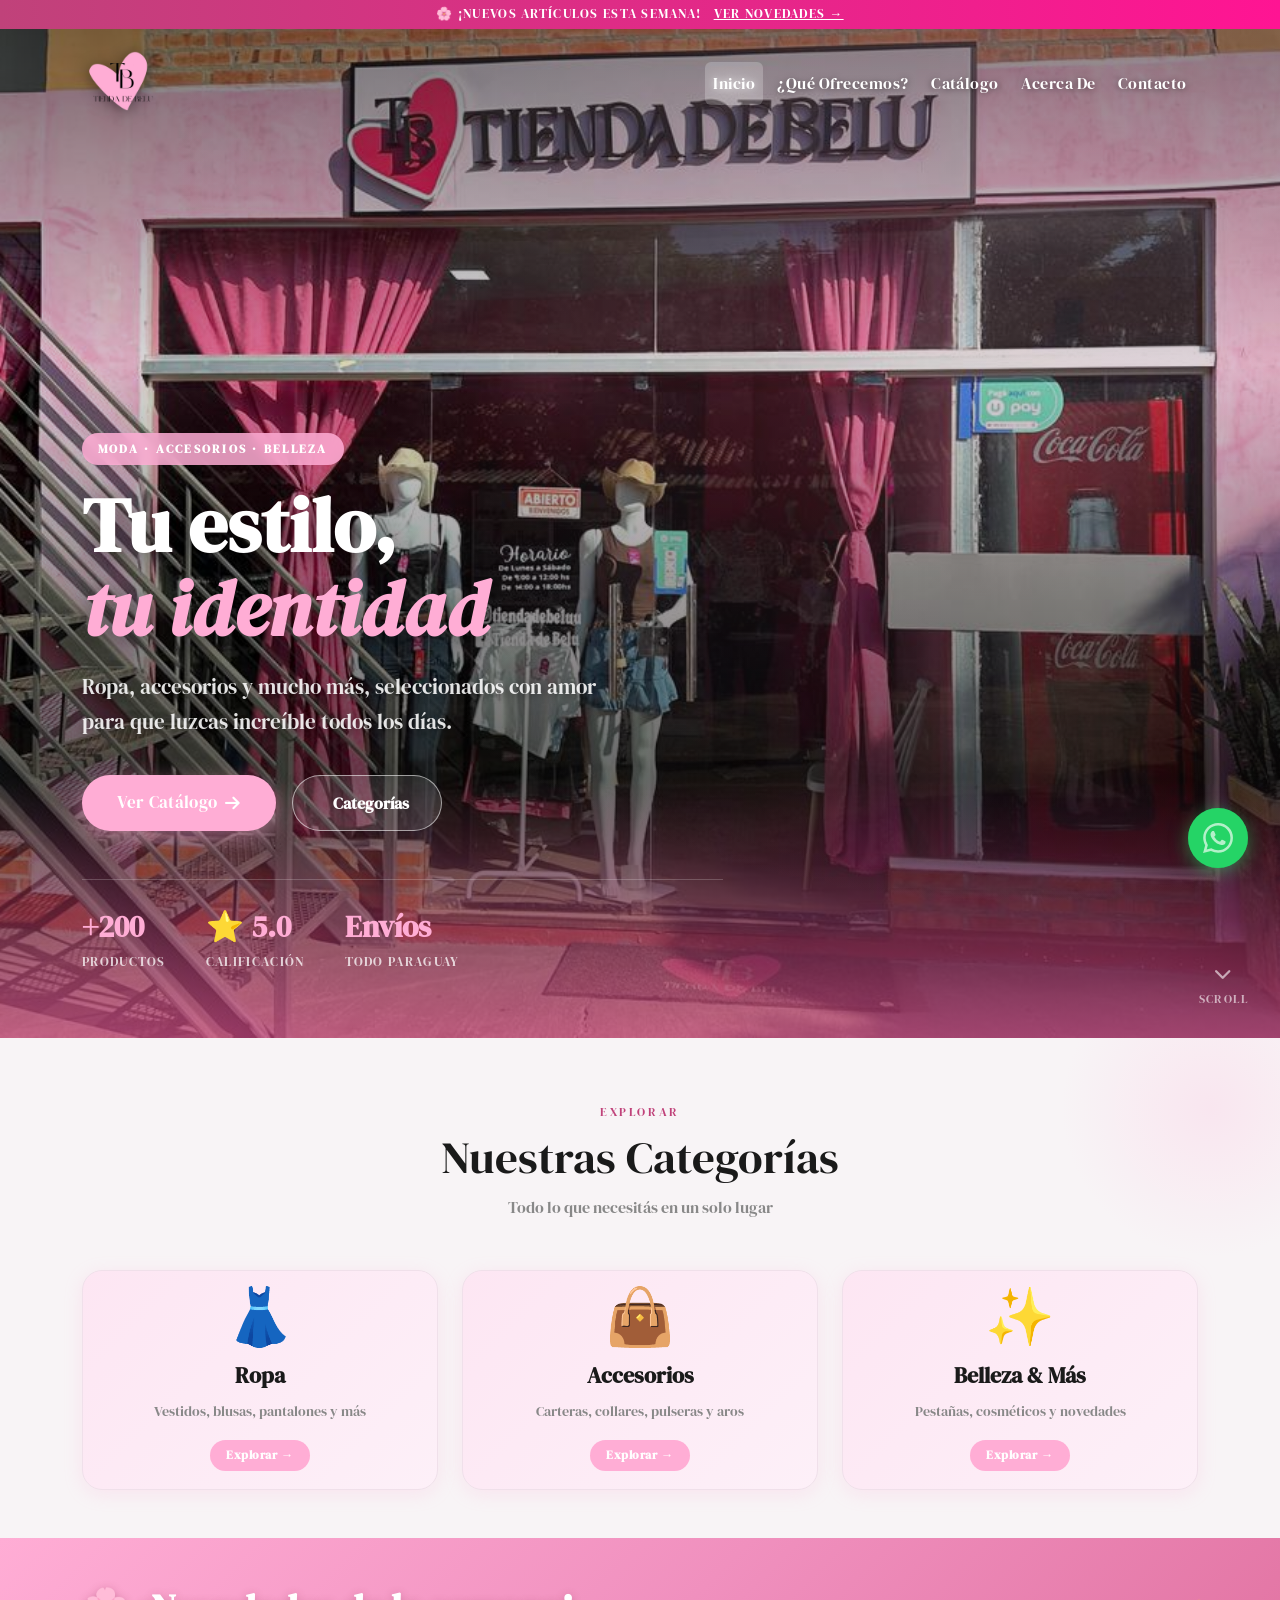
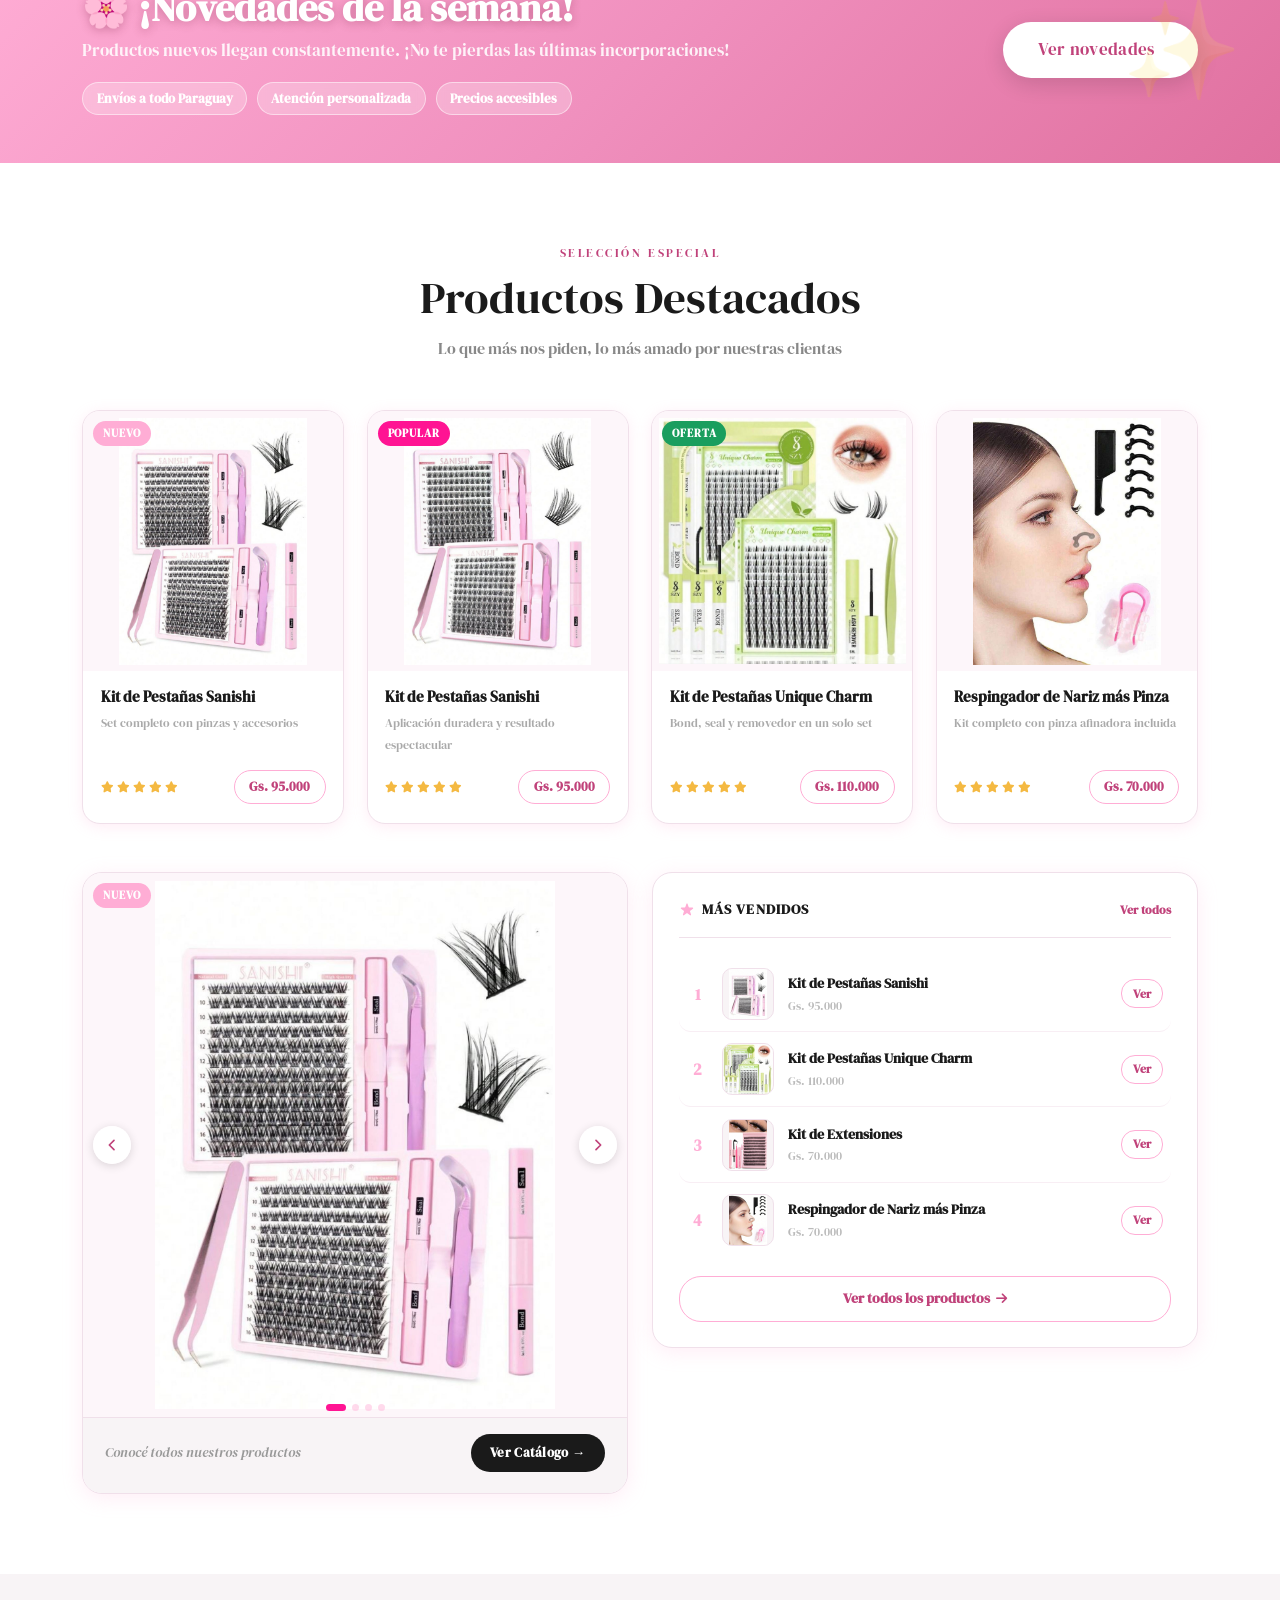
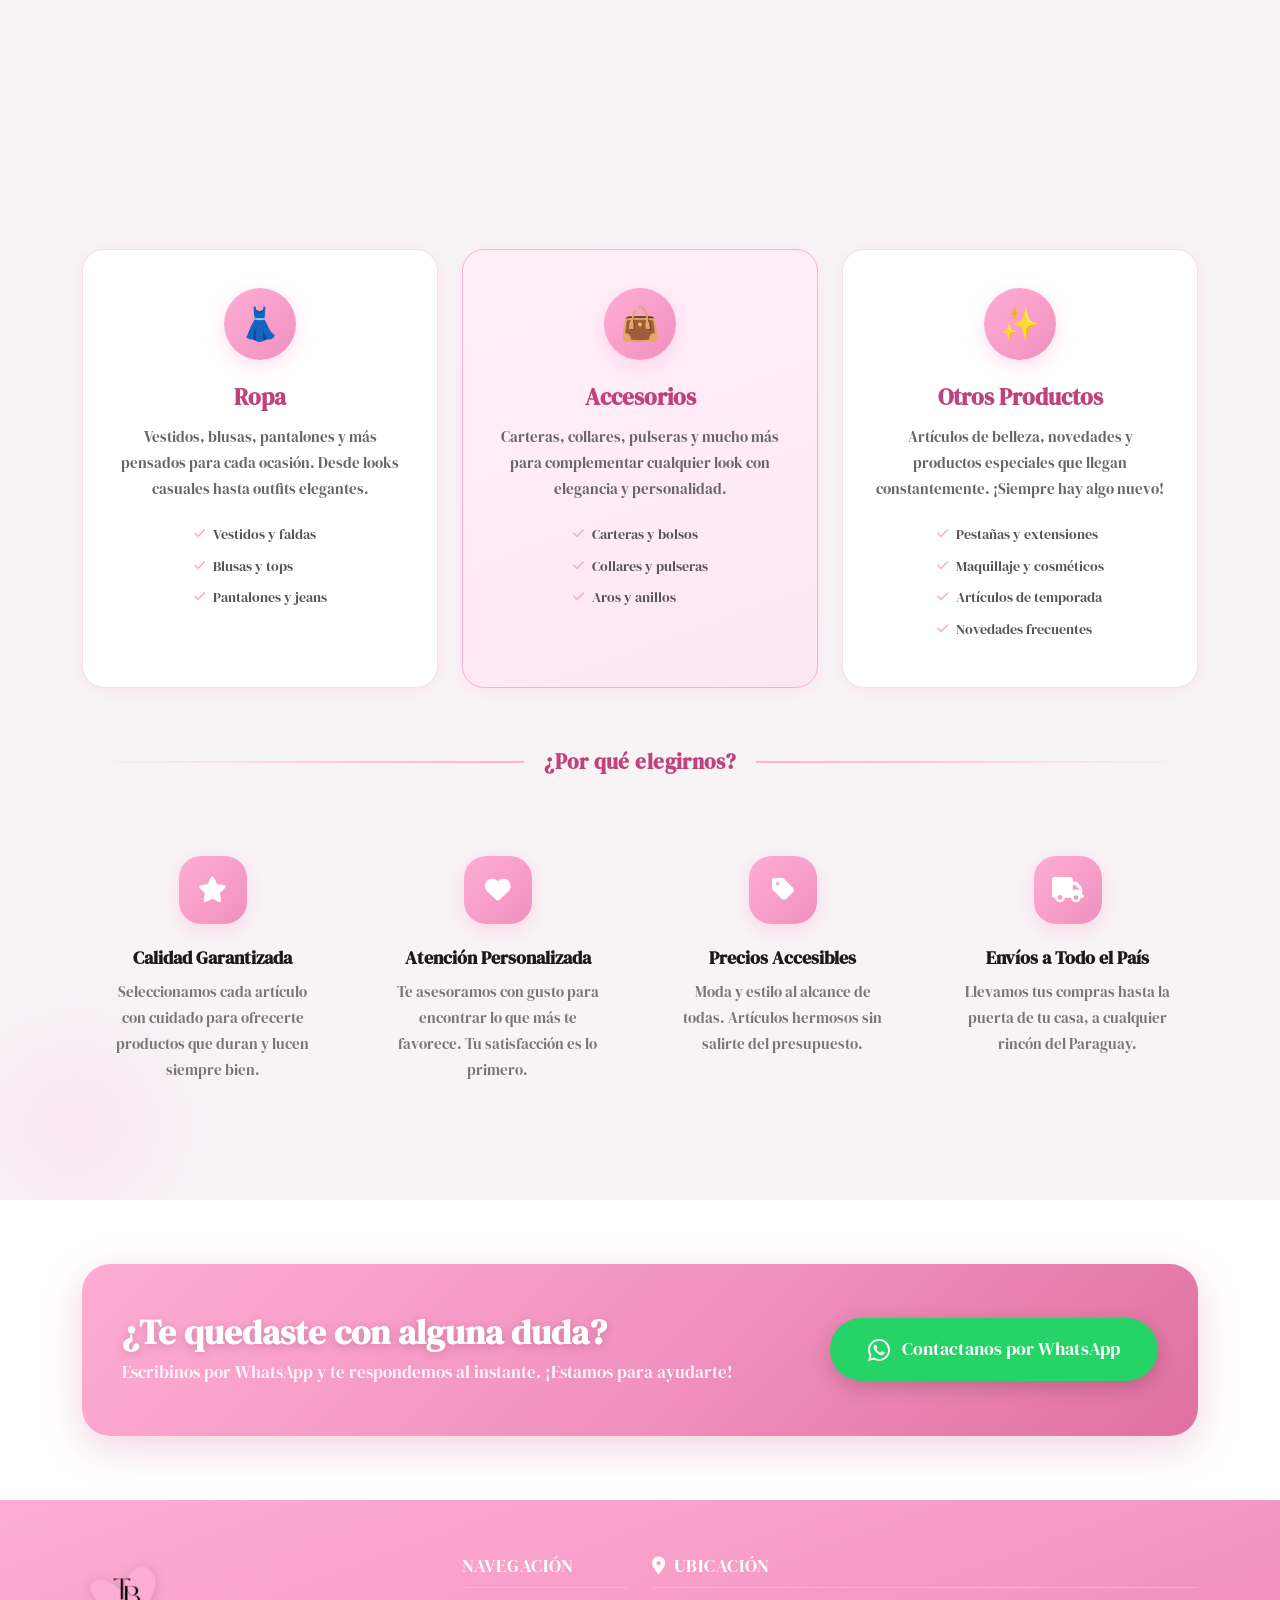
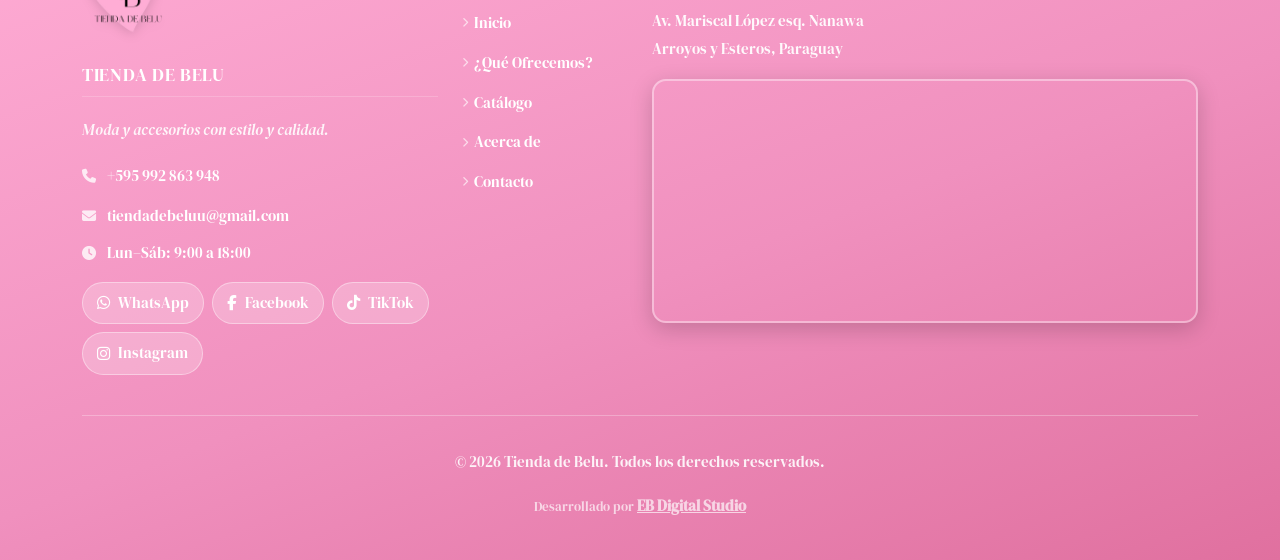
==== index.html @ c7f98fca "Add files via upload" ====
<!DOCTYPE html>
<html lang="es">

<head>
  <meta charset="UTF-8">
  <meta name="viewport" content="width=device-width, initial-scale=1.0">
  <meta name="description" content="Tienda de Belu - Ropa, accesorios y más para tu estilo">
  <title>Tienda de Belu</title>

  <!-- Bootstrap CSS -->
  <link rel="stylesheet" href="assets/css/bootstrap.min.css">

  <!-- CSS General (navbar, footer, utilidades — compartido con todas las páginas) -->
  <link rel="stylesheet" href="assets/css/general.css">

  <!-- CSS específico del index -->
  <link rel="stylesheet" href="assets/css/index.css">

  <!-- Font Awesome -->
  <link rel="stylesheet" href="https://cdnjs.cloudflare.com/ajax/libs/font-awesome/6.5.0/css/all.min.css">
</head>

<body>

  <!-- =============================================
       HEADER / NAVBAR
       FIX: la tira de novedad ahora está DENTRO
       del header para que sea sticky junto con el
       navbar y no genere línea blanca al cambiar
       de viewport en DevTools.
       ============================================= -->
  <header class="v2-header">

    <!-- TIRA DE NOVEDAD (movida aquí dentro del header) -->
    <div class="v2-novedad-strip">
      🌸 ¡Nuevos artículos esta semana!
      <a href="catalogo.html">Ver novedades →</a>
    </div>

    <nav class="navbar navbar-expand-lg v2-navbar">
      <div class="container">

        <a class="navbar-brand" href="index.html">
          <img src="assets/img/logosinfondo.png" alt="Logo Tienda de Belu">
        </a>

        <button class="navbar-toggler" type="button" data-bs-toggle="collapse" data-bs-target="#v2NavMenu"
          aria-controls="v2NavMenu" aria-expanded="false" aria-label="Abrir menú" id="v2HamburgerBtn">
          <span class="v2-hamburger-line"></span>
          <span class="v2-hamburger-line"></span>
          <span class="v2-hamburger-line"></span>
        </button>

        <div class="collapse navbar-collapse" id="v2NavMenu">
          <ul class="navbar-nav ms-auto">
            <li class="nav-item"><a class="nav-link active" href="index.html">Inicio</a></li>
            <li class="nav-item"><a class="nav-link" href="#v2-ofrecemos">¿Qué Ofrecemos?</a></li>
            <li class="nav-item"><a class="nav-link" href="catalogo.html">Catálogo</a></li>
            <li class="nav-item"><a class="nav-link" href="acerca.html">Acerca De</a></li>
            <li class="nav-item"><a class="nav-link" href="contacto.html">Contacto</a></li>
          </ul>
        </div>
      </div>
    </nav>

  </header>

  <main>

    <!-- =============================================
         HERO SECTION
         ============================================= -->
    <section class="v2-hero">
      <div class="v2-hero-content">
        <div class="container">
          <div class="row">
            <div class="col-lg-8 col-xl-7">

              <span class="v2-hero-eyebrow hero-fade-up">
                Moda · Accesorios · Belleza
              </span>

              <h1 class="v2-hero-title v2-brand-font hero-fade-up">
                Tu estilo,<br><em>tu identidad</em>
              </h1>

              <p class="v2-hero-subtitle hero-fade-up">
                Ropa, accesorios y mucho más, seleccionados con amor para que luzcas increíble todos los días.
              </p>

              <div class="v2-hero-actions hero-fade-up">
                <a href="catalogo.html" class="v2-btn-primary">
                  Ver Catálogo
                  <i class="fa-solid fa-arrow-right"></i>
                </a>
                <a href="#v2-categorias" class="v2-btn-outline">
                  <i class="fa-solid fa-grid-2"></i>
                  Categorías
                </a>
              </div>

              <div class="v2-hero-stats hero-fade-up">
                <div>
                  <span class="v2-hero-stat-num">+200</span>
                  <span class="v2-hero-stat-label">Productos</span>
                </div>
                <div>
                  <span class="v2-hero-stat-num">⭐ 5.0</span>
                  <span class="v2-hero-stat-label">Calificación</span>
                </div>
                <div>
                  <span class="v2-hero-stat-num">Envíos</span>
                  <span class="v2-hero-stat-label">Todo Paraguay</span>
                </div>
              </div>

            </div>
          </div>
        </div>
      </div>

      <div class="v2-scroll-hint">
        <i class="fa-solid fa-chevron-down"></i>
        <span>Scroll</span>
      </div>
    </section>

    <!-- =============================================
         CATEGORÍAS — ACCESO RÁPIDO
         ============================================= -->
    <section class="v2-categorias" id="v2-categorias">
      <div class="container">

        <p class="v2-section-label v2-scroll-fade">Explorar</p>
        <h2 class="v2-section-title v2-scroll-fade v2-brand-font">Nuestras Categorías</h2>
        <p class="v2-section-sub v2-scroll-fade">Todo lo que necesitás en un solo lugar</p>

        <div class="row g-4 v2-stagger">

          <div class="col-md-4 v2-scroll-fade">
            <a href="catalogo.html" class="v2-cat-card">
              <span class="v2-cat-emoji">👗</span>
              <span class="v2-cat-name">Ropa</span>
              <span class="v2-cat-desc">Vestidos, blusas, pantalones y más</span>
              <span class="v2-cat-pill">Explorar →</span>
            </a>
          </div>

          <div class="col-md-4 v2-scroll-fade">
            <a href="catalogo.html" class="v2-cat-card">
              <span class="v2-cat-emoji">👜</span>
              <span class="v2-cat-name">Accesorios</span>
              <span class="v2-cat-desc">Carteras, collares, pulseras y aros</span>
              <span class="v2-cat-pill">Explorar →</span>
            </a>
          </div>

          <div class="col-md-4 v2-scroll-fade">
            <a href="catalogo.html" class="v2-cat-card">
              <span class="v2-cat-emoji">✨</span>
              <span class="v2-cat-name">Belleza & Más</span>
              <span class="v2-cat-desc">Pestañas, cosméticos y novedades</span>
              <span class="v2-cat-pill">Explorar →</span>
            </a>
          </div>

        </div>
      </div>
    </section>

    <!-- =============================================
         BANNER NOVEDADES / PROMO
         ============================================= -->
    <section class="v2-promo-banner">
      <div class="container">
        <div class="v2-promo-inner">

          <div class="v2-promo-text v2-scroll-fade">
            <h2 class="v2-brand-font">🌸 ¡Novedades de la semana!</h2>
            <p>Productos nuevos llegan constantemente. ¡No te pierdas las últimas incorporaciones!</p>
            <div class="v2-promo-badges">
              <span class="v2-promo-badge">Envíos a todo Paraguay</span>
              <span class="v2-promo-badge">Atención personalizada</span>
              <span class="v2-promo-badge">Precios accesibles</span>
            </div>
          </div>

          <a href="catalogo.html" class="v2-btn-primary v2-scroll-fade"
            style="background:#fff; color:var(--rosa-deep) !important; box-shadow: 0 6px 22px rgba(0,0,0,0.14);">
            Ver novedades
            <i class="fa-solid fa-sparkles"></i>
          </a>

        </div>
      </div>
    </section>

    <!-- =============================================
         PRODUCTOS DESTACADOS
         ============================================= -->
    <section class="v2-productos">
      <div class="container">

        <p class="v2-section-label v2-scroll-fade">Selección especial</p>
        <h2 class="v2-section-title v2-scroll-fade v2-brand-font">Productos Destacados</h2>
        <p class="v2-section-sub v2-scroll-fade">Lo que más nos piden, lo más amado por nuestras clientas</p>

        <!-- Grid de 4 cards -->
        <div class="v2-prod-grid mb-5 v2-stagger">

          <!-- Card 1 -->
          <div class="v2-prod-card v2-scroll-fade">
            <div class="v2-prod-img-wrap">
              <div class="v2-prod-overlay">
                <a href="catalogo.html" class="v2-prod-overlay-btn">Ver producto</a>
              </div>
              <span class="v2-prod-badge v2-prod-badge--nuevo">Nuevo</span>
              <button class="v2-prod-fav" aria-label="Favorito"><i class="fa-regular fa-heart"></i></button>
              <img src="assets/img/articulos/articulo1.jpeg" alt="Kit de Pestañas Sanishi" loading="lazy">
            </div>
            <div class="v2-prod-body">
              <span class="v2-prod-name">Kit de Pestañas Sanishi</span>
              <span class="v2-prod-desc">Set completo con pinzas y accesorios</span>
              <div class="v2-prod-footer">
                <span style="font-size:0.78rem;">
                  <i class="fa-solid fa-star" style="color:#f4b942; font-size:0.7rem;"></i>
                  <i class="fa-solid fa-star" style="color:#f4b942; font-size:0.7rem;"></i>
                  <i class="fa-solid fa-star" style="color:#f4b942; font-size:0.7rem;"></i>
                  <i class="fa-solid fa-star" style="color:#f4b942; font-size:0.7rem;"></i>
                  <i class="fa-solid fa-star" style="color:#f4b942; font-size:0.7rem;"></i>
                </span>
                <a href="catalogo.html" class="v2-prod-cta">Gs. 95.000</a>
              </div>
            </div>
          </div>

          <!-- Card 2 -->
          <div class="v2-prod-card v2-scroll-fade">
            <div class="v2-prod-img-wrap">
              <div class="v2-prod-overlay">
                <a href="catalogo.html" class="v2-prod-overlay-btn">Ver producto</a>
              </div>
              <span class="v2-prod-badge v2-prod-badge--popular">Popular</span>
              <button class="v2-prod-fav" aria-label="Favorito"><i class="fa-regular fa-heart"></i></button>
              <img src="assets/img/articulos/articulo2.jpeg" alt="Kit de Pestañas Sanishi" loading="lazy">
            </div>
            <div class="v2-prod-body">
              <span class="v2-prod-name">Kit de Pestañas Sanishi</span>
              <span class="v2-prod-desc">Aplicación duradera y resultado espectacular</span>
              <div class="v2-prod-footer">
                <span style="font-size:0.78rem;">
                  <i class="fa-solid fa-star" style="color:#f4b942; font-size:0.7rem;"></i>
                  <i class="fa-solid fa-star" style="color:#f4b942; font-size:0.7rem;"></i>
                  <i class="fa-solid fa-star" style="color:#f4b942; font-size:0.7rem;"></i>
                  <i class="fa-solid fa-star" style="color:#f4b942; font-size:0.7rem;"></i>
                  <i class="fa-solid fa-star" style="color:#f4b942; font-size:0.7rem;"></i>
                </span>
                <a href="catalogo.html" class="v2-prod-cta">Gs. 95.000</a>
              </div>
            </div>
          </div>

          <!-- Card 3 -->
          <div class="v2-prod-card v2-scroll-fade">
            <div class="v2-prod-img-wrap">
              <div class="v2-prod-overlay">
                <a href="catalogo.html" class="v2-prod-overlay-btn">Ver producto</a>
              </div>
              <span class="v2-prod-badge v2-prod-badge--oferta">Oferta</span>
              <button class="v2-prod-fav" aria-label="Favorito"><i class="fa-regular fa-heart"></i></button>
              <img src="assets/img/articulos/articulo3.jpeg" alt="Kit de Pestañas Unique Charm" loading="lazy">
            </div>
            <div class="v2-prod-body">
              <span class="v2-prod-name">Kit de Pestañas Unique Charm</span>
              <span class="v2-prod-desc">Bond, seal y removedor en un solo set</span>
              <div class="v2-prod-footer">
                <span style="font-size:0.78rem;">
                  <i class="fa-solid fa-star" style="color:#f4b942; font-size:0.7rem;"></i>
                  <i class="fa-solid fa-star" style="color:#f4b942; font-size:0.7rem;"></i>
                  <i class="fa-solid fa-star" style="color:#f4b942; font-size:0.7rem;"></i>
                  <i class="fa-solid fa-star" style="color:#f4b942; font-size:0.7rem;"></i>
                  <i class="fa-solid fa-star" style="color:#f4b942; font-size:0.7rem;"></i>
                </span>
                <a href="catalogo.html" class="v2-prod-cta">Gs. 110.000</a>
              </div>
            </div>
          </div>

          <!-- Card 4 -->
          <div class="v2-prod-card v2-scroll-fade">
            <div class="v2-prod-img-wrap">
              <div class="v2-prod-overlay">
                <a href="catalogo.html" class="v2-prod-overlay-btn">Ver producto</a>
              </div>
              <button class="v2-prod-fav" aria-label="Favorito"><i class="fa-regular fa-heart"></i></button>
              <img src="assets/img/articulos/articulo14.jpeg" alt="Respingador de Nariz más Pinza" loading="lazy">
            </div>
            <div class="v2-prod-body">
              <span class="v2-prod-name">Respingador de Nariz más Pinza</span>
              <span class="v2-prod-desc">Kit completo con pinza afinadora incluida</span>
              <div class="v2-prod-footer">
                <span style="font-size:0.78rem;">
                  <i class="fa-solid fa-star" style="color:#f4b942; font-size:0.7rem;"></i>
                  <i class="fa-solid fa-star" style="color:#f4b942; font-size:0.7rem;"></i>
                  <i class="fa-solid fa-star" style="color:#f4b942; font-size:0.7rem;"></i>
                  <i class="fa-solid fa-star" style="color:#f4b942; font-size:0.7rem;"></i>
                  <i class="fa-solid fa-star" style="color:#f4b942; font-size:0.7rem;"></i>
                </span>
                <a href="catalogo.html" class="v2-prod-cta">Gs. 70.000</a>
              </div>
            </div>
          </div>

        </div>

        <!-- Carrusel + Más Vendidos -->
        <div class="row g-4 align-items-start v2-scroll-fade">

          <!-- Carrusel -->
          <div class="col-lg-6 col-12">
            <div class="v2-carousel-card">
              <div id="v2Carousel" class="carousel slide" data-bs-ride="carousel" data-bs-interval="4000">
                <div class="carousel-inner">

                  <div class="carousel-item active">
                    <div class="v2-carousel-img-wrap">
                      <img src="assets/img/articulos/articulo1.jpeg" alt="Kit de Pestañas Sanishi">
                      <span class="v2-prod-badge v2-prod-badge--nuevo" style="z-index:3;">Nuevo</span>
                    </div>
                  </div>

                  <div class="carousel-item">
                    <div class="v2-carousel-img-wrap">
                      <img src="assets/img/articulos/articulo2.jpeg" alt="Kit de Pestañas Sanishi">
                      <span class="v2-prod-badge v2-prod-badge--popular" style="z-index:3;">Popular</span>
                    </div>
                  </div>

                  <div class="carousel-item">
                    <div class="v2-carousel-img-wrap">
                      <img src="assets/img/articulos/articulo3.jpeg" alt="Kit de Pestañas Unique Charm">
                      <span class="v2-prod-badge v2-prod-badge--oferta" style="z-index:3;">Oferta</span>
                    </div>
                  </div>

                  <div class="carousel-item">
                    <div class="v2-carousel-img-wrap">
                      <img src="assets/img/articulos/articulo4.jpeg" alt="Kit de Extensiones">
                    </div>
                  </div>

                </div>

                <button class="v2-prev" type="button" data-bs-target="#v2Carousel" data-bs-slide="prev"
                  aria-label="Anterior">
                  <svg xmlns="http://www.w3.org/2000/svg" width="16" height="16" fill="none" viewBox="0 0 24 24"
                    stroke="currentColor" stroke-width="2.5">
                    <path stroke-linecap="round" stroke-linejoin="round" d="M15 19l-7-7 7-7" />
                  </svg>
                </button>
                <button class="v2-next" type="button" data-bs-target="#v2Carousel" data-bs-slide="next"
                  aria-label="Siguiente">
                  <svg xmlns="http://www.w3.org/2000/svg" width="16" height="16" fill="none" viewBox="0 0 24 24"
                    stroke="currentColor" stroke-width="2.5">
                    <path stroke-linecap="round" stroke-linejoin="round" d="M9 5l7 7-7 7" />
                  </svg>
                </button>

                <div class="carousel-indicators v2-dots">
                  <button type="button" data-bs-target="#v2Carousel" data-bs-slide-to="0" class="active"
                    aria-current="true" aria-label="Slide 1"></button>
                  <button type="button" data-bs-target="#v2Carousel" data-bs-slide-to="1" aria-label="Slide 2"></button>
                  <button type="button" data-bs-target="#v2Carousel" data-bs-slide-to="2" aria-label="Slide 3"></button>
                  <button type="button" data-bs-target="#v2Carousel" data-bs-slide-to="3" aria-label="Slide 4"></button>
                </div>
              </div>

              <div class="v2-carousel-footer">
                <p class="v2-carousel-footer-text">Conocé todos nuestros productos</p>
                <a href="catalogo.html" class="v2-carousel-footer-btn">Ver Catálogo →</a>
              </div>
            </div>
          </div>

          <!-- Más Vendidos -->
          <div class="col-lg-6 col-12">
            <div class="v2-vendidos-card">

              <div class="v2-vendidos-header">
                <h4 class="v2-vendidos-title">
                  <svg xmlns="http://www.w3.org/2000/svg" width="16" height="16" viewBox="0 0 24 24" fill="#FFADD5">
                    <path
                      d="M11.049 2.927c.3-.921 1.603-.921 1.902 0l1.519 4.674a1 1 0 00.95.69h4.915c.969 0 1.371 1.24.588 1.81l-3.976 2.888a1 1 0 00-.363 1.118l1.518 4.674c.3.922-.755 1.688-1.538 1.118l-3.976-2.888a1 1 0 00-1.176 0l-3.976 2.888c-.783.57-1.838-.197-1.538-1.118l1.518-4.674a1 1 0 00-.363-1.118l-3.976-2.888c-.784-.57-.38-1.81.588-1.81h4.914a1 1 0 00.951-.69l1.519-4.674z" />
                  </svg>
                  Más Vendidos
                </h4>
                <a href="catalogo.html"
                  style="font-size:0.78rem; color:var(--rosa-deep); text-decoration:none; font-weight:600;">Ver
                  todos</a>
              </div>

              <ul class="v2-vendidos-list">

                <li class="v2-vendido-item">
                  <span class="v2-vendido-num">1</span>
                  <div class="v2-vendido-img">
                    <img src="assets/img/articulos/articulo1.jpeg" alt="Kit de Pestañas Sanishi">
                  </div>
                  <div class="v2-vendido-info">
                    <span class="v2-vendido-name">Kit de Pestañas Sanishi</span>
                    <span class="v2-vendido-sub">Gs. 95.000</span>
                  </div>
                  <a href="catalogo.html" class="v2-vendido-btn">Ver</a>
                </li>

                <li class="v2-vendido-item">
                  <span class="v2-vendido-num">2</span>
                  <div class="v2-vendido-img">
                    <img src="assets/img/articulos/articulo3.jpeg" alt="Kit de Pestañas Unique Charm">
                  </div>
                  <div class="v2-vendido-info">
                    <span class="v2-vendido-name">Kit de Pestañas Unique Charm</span>
                    <span class="v2-vendido-sub">Gs. 110.000</span>
                  </div>
                  <a href="catalogo.html" class="v2-vendido-btn">Ver</a>
                </li>

                <li class="v2-vendido-item">
                  <span class="v2-vendido-num">3</span>
                  <div class="v2-vendido-img">
                    <img src="assets/img/articulos/articulo4.jpeg" alt="Kit de Extensiones">
                  </div>
                  <div class="v2-vendido-info">
                    <span class="v2-vendido-name">Kit de Extensiones</span>
                    <span class="v2-vendido-sub">Gs. 70.000</span>
                  </div>
                  <a href="catalogo.html" class="v2-vendido-btn">Ver</a>
                </li>

                <li class="v2-vendido-item">
                  <span class="v2-vendido-num">4</span>
                  <div class="v2-vendido-img">
                    <img src="assets/img/articulos/articulo14.jpeg" alt="Respingador de Nariz más Pinza">
                  </div>
                  <div class="v2-vendido-info">
                    <span class="v2-vendido-name">Respingador de Nariz más Pinza</span>
                    <span class="v2-vendido-sub">Gs. 70.000</span>
                  </div>
                  <a href="catalogo.html" class="v2-vendido-btn">Ver</a>
                </li>

              </ul>

              <a href="catalogo.html" class="v2-vendidos-ver-mas">
                Ver todos los productos
                <i class="fa-solid fa-arrow-right" style="font-size:0.8rem;"></i>
              </a>

            </div>
          </div>
        </div>

      </div>
    </section>

    <!-- =============================================
         ¿QUÉ OFRECEMOS?
         ============================================= -->
    <section class="v2-ofrecemos" id="v2-ofrecemos">
      <div class="container">

        <p class="v2-section-label v2-scroll-fade">Nuestra propuesta</p>
        <h2 class="v2-section-title v2-scroll-fade v2-brand-font">¿Qué Ofrecemos?</h2>
        <p class="v2-section-sub v2-scroll-fade">Encontrá todo lo que necesitás para lucir increíble, con la calidad y
          el trato que merecés</p>

        <div class="row g-4 v2-stagger">

          <div class="col-md-4 v2-scroll-fade">
            <div class="v2-ofr-card">
              <div class="v2-ofr-icon-wrap">👗</div>
              <h3>Ropa</h3>
              <p>Vestidos, blusas, pantalones y más pensados para cada ocasión. Desde looks casuales hasta outfits
                elegantes.</p>
              <ul class="v2-ofr-list">
                <li><i class="fa-solid fa-check"></i> Vestidos y faldas</li>
                <li><i class="fa-solid fa-check"></i> Blusas y tops</li>
                <li><i class="fa-solid fa-check"></i> Pantalones y jeans</li>
              </ul>
            </div>
          </div>

          <div class="col-md-4 v2-scroll-fade">
            <div class="v2-ofr-card v2-ofr-card--featured">
              <div class="v2-ofr-icon-wrap">👜</div>
              <h3>Accesorios</h3>
              <p>Carteras, collares, pulseras y mucho más para complementar cualquier look con elegancia y personalidad.
              </p>
              <ul class="v2-ofr-list">
                <li><i class="fa-solid fa-check"></i> Carteras y bolsos</li>
                <li><i class="fa-solid fa-check"></i> Collares y pulseras</li>
                <li><i class="fa-solid fa-check"></i> Aros y anillos</li>
              </ul>
            </div>
          </div>

          <div class="col-md-4 v2-scroll-fade">
            <div class="v2-ofr-card">
              <div class="v2-ofr-icon-wrap">✨</div>
              <h3>Otros Productos</h3>
              <p>Artículos de belleza, novedades y productos especiales que llegan constantemente. ¡Siempre hay algo
                nuevo!</p>
              <ul class="v2-ofr-list">
                <li><i class="fa-solid fa-check"></i> Pestañas y extensiones</li>
                <li><i class="fa-solid fa-check"></i> Maquillaje y cosméticos</li>
                <li><i class="fa-solid fa-check"></i> Artículos de temporada</li>
                <li><i class="fa-solid fa-check"></i> Novedades frecuentes</li>
              </ul>
            </div>
          </div>

        </div>

        <div class="v2-divider v2-scroll-fade v2-brand-font">
          <span>¿Por qué elegirnos?</span>
        </div>

        <div class="row g-4 mt-1 v2-stagger">

          <div class="col-md-3 col-sm-6 v2-scroll-fade">
            <div class="v2-porque-item">
              <div class="v2-porque-icon"><i class="fa-solid fa-star"></i></div>
              <h4>Calidad Garantizada</h4>
              <p>Seleccionamos cada artículo con cuidado para ofrecerte productos que duran y lucen siempre bien.</p>
            </div>
          </div>

          <div class="col-md-3 col-sm-6 v2-scroll-fade">
            <div class="v2-porque-item">
              <div class="v2-porque-icon"><i class="fa-solid fa-heart"></i></div>
              <h4>Atención Personalizada</h4>
              <p>Te asesoramos con gusto para encontrar lo que más te favorece. Tu satisfacción es lo primero.</p>
            </div>
          </div>

          <div class="col-md-3 col-sm-6 v2-scroll-fade">
            <div class="v2-porque-item">
              <div class="v2-porque-icon"><i class="fa-solid fa-tag"></i></div>
              <h4>Precios Accesibles</h4>
              <p>Moda y estilo al alcance de todas. Artículos hermosos sin salirte del presupuesto.</p>
            </div>
          </div>

          <div class="col-md-3 col-sm-6 v2-scroll-fade">
            <div class="v2-porque-item">
              <div class="v2-porque-icon"><i class="fa-solid fa-truck"></i></div>
              <h4>Envíos a Todo el País</h4>
              <p>Llevamos tus compras hasta la puerta de tu casa, a cualquier rincón del Paraguay.</p>
            </div>
          </div>

        </div>
      </div>
    </section>

    <!-- =============================================
         CTA WHATSAPP
         ============================================= -->
    <section class="v2-cta-section">
      <div class="container">
        <div class="v2-cta-card v2-scroll-fade">

          <div>
            <h2 class="v2-brand-font">¿Te quedaste con alguna duda?</h2>
            <p>Escribinos por WhatsApp y te respondemos al instante. ¡Estamos para ayudarte!</p>
          </div>

          <a href="https://wa.me/595992863948?text=Hola%20Tienda%20Belu,%20quisiera%20hacer%20una%20consulta."
            target="_blank" rel="noopener noreferrer" class="v2-btn-wa">
            <svg xmlns="http://www.w3.org/2000/svg" width="22" height="22" viewBox="0 0 24 24" fill="white">
              <path
                d="M17.472 14.382c-.297-.149-1.758-.867-2.03-.967-.273-.099-.471-.148-.67.15-.197.297-.767.966-.94 1.164-.173.199-.347.223-.644.075-.297-.15-1.255-.463-2.39-1.475-.883-.788-1.48-1.761-1.653-2.059-.173-.297-.018-.458.13-.606.134-.133.298-.347.446-.52.149-.174.198-.298.298-.497.099-.198.05-.371-.025-.52-.075-.149-.669-1.612-.916-2.207-.242-.579-.487-.5-.669-.51-.173-.008-.371-.01-.57-.01-.198 0-.52.074-.792.372-.272.297-1.04 1.016-1.04 2.479 0 1.462 1.065 2.875 1.213 3.074.149.198 2.096 3.2 5.077 4.487.709.306 1.262.489 1.694.625.712.227 1.36.195 1.871.118.571-.085 1.758-.719 2.006-1.413.248-.694.248-1.289.173-1.413-.074-.124-.272-.198-.57-.347m-5.421 7.403h-.004a9.87 9.87 0 0 1-5.031-1.378l-.361-.214-3.741.982.998-3.648-.235-.374a9.86 9.86 0 0 1-1.51-5.26c.001-5.45 4.436-9.884 9.888-9.884 2.64 0 5.122 1.03 6.988 2.898a9.825 9.825 0 0 1 2.893 6.994c-.003 5.45-4.437 9.884-9.885 9.884m8.413-18.297A11.815 11.815 0 0 0 12.05 0C5.495 0 .16 5.335.157 11.892c0 2.096.547 4.142 1.588 5.945L.057 24l6.305-1.654a11.882 11.882 0 0 0 5.683 1.448h.005c6.554 0 11.89-5.335 11.893-11.893a11.821 11.821 0 0 0-3.48-8.413Z" />
            </svg>
            Contactanos por WhatsApp
          </a>

        </div>
      </div>
    </section>

  </main>

  <!-- =============================================
       FOOTER
       ============================================= -->
  <footer class="v2-footer">
    <div class="container">
      <div class="row g-4">

        <!-- Col 1: Logo + Info + Redes -->
        <div class="col-md-4 col-sm-12">
          <a href="index.html" style="display:inline-block; margin-bottom:1.2rem;">
            <img src="assets/img/logosinfondo.png" alt="Logo Tienda de Belu" class="v2-footer-logo">
          </a>
          <div>
            <h5>Tienda de Belu</h5>
            <p class="v2-footer-tagline">Moda y accesorios con estilo y calidad.</p>
            <ul class="v2-contact-list">
              <li><i class="fa-solid fa-phone"></i><a href="tel:+595992863948">+595 992 863 948</a></li>
              <li><i class="fa-solid fa-envelope"></i><a
                  href="mailto:tiendadebeluu@gmail.com">tiendadebeluu@gmail.com</a></li>
              <li><i class="fa-solid fa-clock"></i><span>Lun–Sáb: 9:00 a 18:00</span></li>
            </ul>
          </div>
          <div class="v2-footer-social">
            <a href="https://wa.me/595992863948" target="_blank" rel="noopener noreferrer"
              class="v2-social-link v2-social-wa" aria-label="WhatsApp">
              <i class="fa-brands fa-whatsapp"></i><span>WhatsApp</span>
            </a>
            <a href="https://www.facebook.com/share/17E23mWFLx/?mibextid=wwXIfr" target="_blank"
              rel="noopener noreferrer" class="v2-social-link v2-social-fb" aria-label="Facebook">
              <i class="fa-brands fa-facebook-f"></i><span>Facebook</span>
            </a>
            <a href="https://www.tiktok.com/@tiendadebeluu" target="_blank" rel="noopener noreferrer"
              class="v2-social-link v2-social-tiktok" aria-label="TikTok">
              <i class="fa-brands fa-tiktok"></i><span>TikTok</span>
            </a>
            <a href="https://www.instagram.com/tiendadebeluu" target="_blank" rel="noopener noreferrer"
              class="v2-social-link v2-social-ig" aria-label="Instagram">
              <i class="fa-brands fa-instagram"></i><span>Instagram</span>
            </a>
          </div>
        </div>

        <!-- Col 2: Navegación -->
        <div class="col-md-2 col-sm-6 col-6">
          <h5>Navegación</h5>
          <ul>
            <li><a href="index.html"><i class="fa-solid fa-chevron-right v2-footer-arrow"></i>Inicio</a></li>
            <li><a href="#v2-ofrecemos"><i class="fa-solid fa-chevron-right v2-footer-arrow"></i>¿Qué Ofrecemos?</a>
            </li>
            <li><a href="catalogo.html"><i class="fa-solid fa-chevron-right v2-footer-arrow"></i>Catálogo</a></li>
            <li><a href="acerca.html"><i class="fa-solid fa-chevron-right v2-footer-arrow"></i>Acerca de</a></li>
            <li><a href="contacto.html"><i class="fa-solid fa-chevron-right v2-footer-arrow"></i>Contacto</a></li>
          </ul>
        </div>

        <!-- Col 3: Mapa -->
        <div class="col-md-6 col-sm-12">
          <h5><i class="fa-solid fa-location-dot me-2"></i>Ubicación</h5>
          <p class="v2-footer-address">
            Av. Mariscal López esq. Nanawa<br>
            Arroyos y Esteros, Paraguay
          </p>
          <div class="v2-footer-map">
            <iframe
              src="https://www.google.com/maps/embed?pb=!1m18!1m12!1m3!1d2753.1393252873645!2d-57.10456722585318!3d-25.055181718164622!2m3!1f0!2f0!3f0!3m2!1i1024!2i768!4f13.1!3m3!1m2!1s0x945dc300060d4255%3A0x932f2931797eb55!2sTienda%20de%20Belu!5e0!3m2!1ses!2spy!4v1772836158541!5m2!1ses!2spy"
              allowfullscreen="" loading="lazy" referrerpolicy="no-referrer-when-downgrade">
            </iframe>
          </div>
        </div>

      </div>

      <div class="row">
        <div class="col-12">
          <div class="v2-footer-copyright">
            <p>&copy; 2026 Tienda de Belu. Todos los derechos reservados.</p>
            <p style="margin-top: 0.3rem; font-size: 0.8rem; opacity: 0.75;">
              Desarrollado por
              <a href="https://ebdigitalstudio.github.io/EBDigital/" target="_blank" rel="noopener noreferrer"
                style="color:#fff; font-weight:600; text-decoration:underline;">
                EB Digital Studio
              </a>
            </p>
          </div>
        </div>
      </div>
    </div>
  </footer>

  <!-- =============================================
       BOTÓN FLOTANTE WHATSAPP
       ============================================= -->
  <a href="https://wa.me/595992863948?text=Hola%20Tienda%20Belu,%20quisiera%20hacer%20una%20consulta." target="_blank"
    rel="noopener noreferrer" class="v2-wa-float" aria-label="Contactar por WhatsApp">
    <svg xmlns="http://www.w3.org/2000/svg" width="30" height="30" viewBox="0 0 24 24" fill="white">
      <path
        d="M17.472 14.382c-.297-.149-1.758-.867-2.03-.967-.273-.099-.471-.148-.67.15-.197.297-.767.966-.94 1.164-.173.199-.347.223-.644.075-.297-.15-1.255-.463-2.39-1.475-.883-.788-1.48-1.761-1.653-2.059-.173-.297-.018-.458.13-.606.134-.133.298-.347.446-.52.149-.174.198-.298.298-.497.099-.198.05-.371-.025-.52-.075-.149-.669-1.612-.916-2.207-.242-.579-.487-.5-.669-.51-.173-.008-.371-.01-.57-.01-.198 0-.52.074-.792.372-.272.297-1.04 1.016-1.04 2.479 0 1.462 1.065 2.875 1.213 3.074.149.198 2.096 3.2 5.077 4.487.709.306 1.262.489 1.694.625.712.227 1.36.195 1.871.118.571-.085 1.758-.719 2.006-1.413.248-.694.248-1.289.173-1.413-.074-.124-.272-.198-.57-.347m-5.421 7.403h-.004a9.87 9.87 0 0 1-5.031-1.378l-.361-.214-3.741.982.998-3.648-.235-.374a9.86 9.86 0 0 1-1.51-5.26c.001-5.45 4.436-9.884 9.888-9.884 2.64 0 5.122 1.03 6.988 2.898a9.825 9.825 0 0 1 2.893 6.994c-.003 5.45-4.437 9.884-9.885 9.884m8.413-18.297A11.815 11.815 0 0 0 12.05 0C5.495 0 .16 5.335.157 11.892c0 2.096.547 4.142 1.588 5.945L.057 24l6.305-1.654a11.882 11.882 0 0 0 5.683 1.448h.005c6.554 0 11.89-5.335 11.893-11.893a11.821 11.821 0 0 0-3.48-8.413Z" />
    </svg>
  </a>

  <!-- Bootstrap JS -->
  <script src="assets/js/bootstrap.bundle.min.js"></script>

  <!-- JS compartido del sitio (navbar, scroll fade, hamburguesa) -->
  <script src="assets/js/main.js"></script>

</body>

</html>
---- assets/css/general.css ----
/* =============================================
   TIENDA DE BELU — GENERAL V2
   Estilos compartidos: Navbar, Footer, Utilidades
   Se aplica a TODAS las páginas del sitio
   ============================================= */

/* ============================================
   TIPOGRAFÍA — DM SERIF DISPLAY (Google Fonts)
   ============================================ */

@import url('https://fonts.googleapis.com/css2?family=DM+Serif+Display:ital@0;1&display=swap');

/* ── VARIABLES GLOBALES ── */
:root {
  --rosa-claro:   #FFADD5;
  --rosa-medio:   #f090be;
  --rosa-fuerte:  #e0709f;
  --rosa-deep:    #c0427a;
  --rosa-text:    #8b2252;
  --negro:        #1a1a1a;
  --gris-suave:   #f8f4f6;
  --gris-borde:   #f0e0ea;
  --blanco:       #ffffff;
  --verde-wa:     #25D366;
  --sombra-rosa:  rgba(255,173,213,0.22);
  --sombra-deep:  rgba(192,66,122,0.18);
  --transition:   0.3s cubic-bezier(.4,0,.2,1);

  /* Fuente central del sitio */
  --font-main: 'DM Serif Display', Georgia, serif;

  /* ── ESCALA TIPOGRÁFICA UNIFICADA ──
     Estas variables garantizan consistencia en todo el sitio.
     Usarlas en lugar de valores hardcodeados en cada CSS. */

  /* H1 — Títulos de hero/encabezado de página */
  --typo-h1-size:    clamp(2.2rem, 5.5vw, 4rem);
  --typo-h1-weight:  400;
  --typo-h1-line:    1.12;

  /* H2 — Títulos de sección (= .v2-section-title) */
  --typo-h2-size:    clamp(1.9rem, 4vw, 2.8rem);
  --typo-h2-weight:  400;
  --typo-h2-line:    1.15;

  /* H3 — Subtítulos de cards y bloques */
  --typo-h3-size:    clamp(1.2rem, 2.5vw, 1.45rem);
  --typo-h3-weight:  700;
  --typo-h3-line:    1.3;

  /* H4 — Ítems pequeños */
  --typo-h4-size:    1.1rem;
  --typo-h4-weight:  700;
  --typo-h4-line:    1.4;

  /* P — Párrafos cuerpo */
  --typo-p-size:     1rem;
  --typo-p-line:     1.75;
  --typo-p-color:    #777;

  /* Subtítulos de sección */
  --typo-sub-size:   1rem;
  --typo-sub-color:  #888;

  /* Etiquetas/eyebrow */
  --typo-label-size:    0.72rem;
  --typo-label-spacing: 0.22em;
}

/* ── RESET & BASE ── */
*, *::before, *::after { box-sizing: border-box; }

html { scroll-behavior: smooth; }

body {
  margin: 0;
  padding: 0;
  background: var(--blanco);
  overflow-x: hidden;
  /* FIX: scroll-padding-top se actualiza dinámicamente desde JS
     con la altura real del header (tira + navbar).
     El valor 0 aquí es solo fallback; JS lo sobreescribe. */
  scroll-padding-top: 0;
  font-family: var(--font-main);
  font-size: var(--typo-p-size);
  line-height: var(--typo-p-line);
  color: var(--negro);
}

main { margin: 0; padding: 0; }

/* Aplicar DM Serif Display a todos los elementos de texto */
*:not(i):not(.fa):not([class*="fa-"]):not([class*="fab"]):not([class*="fas"]):not([class*="far"]) {
  font-family: var(--font-main);
}

/* ── CLASE DE MARCA (compatibilidad) ── */
.v2-brand-font { font-family: var(--font-main); }


/* ============================================
   JERARQUÍA TIPOGRÁFICA GLOBAL
   Usamos "main h1" etc. para ganar especificidad
   sobre los estilos por defecto de Bootstrap,
   sin necesidad de !important.
   ============================================ */

/* H1 — elegante, weight 400, igual que el index */
main h1 {
  font-family: var(--font-main);
  font-weight: 400;
  line-height: 1.12;
  color: var(--negro);
}

/* H2 — títulos de sección */
main h2 {
  font-family: var(--font-main);
  font-weight: 400;
  line-height: 1.15;
  color: var(--negro);
}

/* H3 — subtítulos de cards */
main h3 {
  font-family: var(--font-main);
  font-weight: 700;
  line-height: 1.3;
  color: var(--negro);
}

/* H4 — ítems pequeños */
main h4 {
  font-family: var(--font-main);
  font-weight: 700;
  line-height: 1.4;
  color: var(--negro);
}

/* Párrafos */
main p {
  font-family: var(--font-main);
  font-size: var(--typo-p-size);
  line-height: var(--typo-p-line);
  color: var(--typo-p-color);
  margin-bottom: 0;
}


/* ============================================
   HERO DE PÁGINAS INTERIORES
   Clase reutilizable para el encabezado de
   catálogo, acerca y contacto.
   ============================================ */

.cat-hero__title,
.ac-hero__title,
.ct-hero-title {
  font-family: var(--font-main);
  font-size: clamp(2.2rem, 5vw, 3.6rem);
  font-weight: 400;
  line-height: 1.12;
  color: inherit;
}

.cat-hero__sub,
.ac-hero__sub,
.ct-hero-sub {
  font-family: var(--font-main);
  font-size: var(--typo-sub-size);
  line-height: 1.75;
  color: inherit;
  opacity: 0.88;
  max-width: 520px;
}

.cat-hero__eyebrow,
.ct-hero-label {
  font-family: var(--font-main);
  font-size: var(--typo-label-size);
  font-weight: 400;
  letter-spacing: var(--typo-label-spacing);
  text-transform: uppercase;
}


/* ============================================
   TIRA DE NOVEDAD
   FIX: ahora vive DENTRO del .v2-header (sticky).
   margin:0, line-height:1 y display:block eliminan
   cualquier gap residual entre la tira y el navbar.
   ============================================ */
.v2-novedad-strip {
  background: linear-gradient(90deg, var(--rosa-deep) 0%, #ff1493 100%);
  color: #fff;
  text-align: center;
  font-size: 0.8rem;
  font-weight: 400;
  letter-spacing: 0.1em;
  text-transform: uppercase;
  padding: 0.5rem 0;
  margin: 0;
  line-height: 1;
  display: block;
  width: 100%;
  border: none !important;
  border-bottom: none !important;
  box-shadow: none !important;
  outline: none !important;
}

.v2-novedad-strip a {
  color: #fff;
  text-decoration: underline;
  margin-left: 0.5rem;
}

/* ============================================
   NAVBAR
   ============================================ */

/* FIX: el header es el bloque sticky unificado
   que contiene la tira de novedad + el navbar.
   Al ser un solo elemento sticky, no puede haber
   gap entre sus hijos al cambiar el viewport. */
.v2-header {
  position: sticky;
  top: 0;
  z-index: 1050;
  background: transparent;
  /* Transición solo para el scroll (se sobreescribe en mobile) */
  transition: background 0.35s cubic-bezier(.4,0,.2,1);
}

.v2-navbar {
  background: transparent !important;
  padding: 0.6rem 0;
  border: none !important;
  border-bottom: none !important;
  transition: background var(--transition), box-shadow var(--transition);
}

.v2-navbar.scrolled {
  background: linear-gradient(135deg, #FFADD5 0%, #f090be 55%, #e0709f 100%) !important;
  box-shadow: 0 2px 20px rgba(224,112,159,0.4);
}

.v2-navbar .navbar-brand img {
  width: 80px;
  filter: drop-shadow(0 2px 8px rgba(0,0,0,0.45));
  transition: transform var(--transition);
}
.v2-navbar .navbar-brand img:hover { transform: scale(1.06); }

.v2-navbar .nav-link {
  color: #fff !important;
  font-size: 1rem;
  font-weight: 400;
  padding: 0.45rem 1rem;
  margin: 0 0.2rem;
  border-radius: 6px;
  letter-spacing: 0.03em;
  text-shadow: 0 1px 6px rgba(0,0,0,0.5);
  transition: background var(--transition), color var(--transition);
  font-family: var(--font-main);
}
.v2-navbar .nav-link:hover {
  background: rgba(255,255,255,0.22);
  text-shadow: 0 0 14px rgba(255,255,255,0.7), 0 1px 6px rgba(0,0,0,0.3);
}
.v2-navbar .nav-link.active {
  background: rgba(255,255,255,0.22);
  font-weight: 400;
  text-shadow: 0 0 18px rgba(255,255,255,0.95), 0 0 6px rgba(255,255,255,0.6);
}

/* Hamburguesa */
.v2-navbar .navbar-toggler {
  border: none !important;
  background: transparent !important;
  box-shadow: none !important;
}
.v2-navbar .navbar-toggler:focus { box-shadow: none !important; outline: none !important; }

.v2-hamburger-line {
  display: block;
  width: 24px;
  height: 2px;
  background: #fff;
  margin: 5px 0;
  border-radius: 2px;
  transition: transform 0.32s ease, opacity 0.22s ease;
  filter: drop-shadow(0 1px 3px rgba(0,0,0,0.5));
}
.v2-navbar .navbar-toggler.is-active .v2-hamburger-line:nth-child(1) { transform: translateY(7px) rotate(45deg); }
.v2-navbar .navbar-toggler.is-active .v2-hamburger-line:nth-child(2) { opacity: 0; transform: scaleX(0); }
.v2-navbar .navbar-toggler.is-active .v2-hamburger-line:nth-child(3) { transform: translateY(-7px) rotate(-45deg); }

@media (max-width: 991px) {
  /* ── NAVBAR MOBILE ──
     - Header transparente sobre el hero al inicio
     - Se vuelve rosado al hacer scroll O al abrir el menú
     - Línea blanca eliminada: borde/outline de Bootstrap anulado */

  /* 1. Header transparente por defecto, sin transición en mobile
        para que el menú aparezca instantáneo al abrirse */
  .v2-header {
    background: transparent;
    transition: none !important;
    border: none !important;
    outline: none !important;
  }

  /* 2. Rosado al hacer scroll (con transición suave) */
  .v2-header.scrolled {
    background: linear-gradient(160deg, #FFADD5 0%, #f090be 50%, #e0709f 100%);
    box-shadow: 0 2px 20px rgba(224,112,159,0.4);
    transition: background 0.3s ease !important;
  }

  /* 3. Rosado instantáneo cuando el menú está abierto */
  .v2-header:has(.navbar-collapse.show) {
    background: linear-gradient(160deg, #FFADD5 0%, #f090be 50%, #e0709f 100%);
    box-shadow: 0 8px 28px rgba(192,66,122,0.28);
    transition: none !important;
  }

  /* 4. Navbar y todos sus hijos sin fondo ni borde —
        Bootstrap inyecta fondo blanco y border-bottom
        en el .navbar y su .container en mobile */
  .v2-navbar,
  .v2-navbar > *,
  .v2-navbar .container,
  .v2-navbar .container-fluid {
    background: transparent !important;
    box-shadow: none !important;
    border: none !important;
    outline: none !important;
  }
  .v2-navbar {
    padding-bottom: 0;
    border-bottom: none !important;
  }

  /* 5. Collapse siempre transparente — el header ya tiene el rosado.
        El flash blanco se elimina desactivando la animación de
        Bootstrap en mobile (transition: none en el collapse). */
  .v2-navbar .navbar-collapse,
  .v2-navbar .navbar-collapse.collapsing,
  .v2-navbar .navbar-collapse.show {
    background: transparent !important;
    border-radius: 0;
    box-shadow: none !important;
    border: none !important;
    margin: 0;
    padding: 0.5rem 1rem 1.2rem;
    /* Elimina la animación de altura de Bootstrap que causa el flash */
    transition: none !important;
  }

  .v2-navbar .navbar-nav { align-items: center; }
  .v2-navbar .nav-link {
    font-size: 1.15rem;
    text-shadow: none;
    color: #fff !important;
  }
}

/* ============================================
   FOOTER
   ============================================ */
.v2-footer {
  background: linear-gradient(160deg, var(--rosa-claro) 0%, var(--rosa-medio) 55%, var(--rosa-fuerte) 100%);
  color: #fff;
  padding: 3.5rem 0 1.5rem;
  margin-top: 0;
}

.v2-footer h5 {
  font-size: 1.1rem;
  font-weight: 400;
  color: #fff;
  margin-bottom: 1.2rem;
  letter-spacing: 0.04em;
  text-transform: uppercase;
  padding-bottom: 0.6rem;
  border-bottom: 1.5px solid rgba(255,255,255,0.18);
  font-family: var(--font-main);
}

.v2-footer p,
.v2-footer a {
  color: #fff;
  text-decoration: none;
  font-size: 0.95rem;
  line-height: 1.85;
  font-family: var(--font-main);
}
.v2-footer a:hover { opacity: 0.82; }

.v2-footer ul { list-style: none; padding: 0; margin: 0; }
.v2-footer ul li { margin-bottom: 0.5rem; }
.v2-footer ul li a {
  display: flex;
  align-items: center;
  gap: 0.4rem;
  transition: transform var(--transition), opacity var(--transition);
  padding: 0.12rem 0;
}
.v2-footer ul li a:hover { transform: translateX(4px); opacity: 0.88; }

.v2-footer-logo {
  width: 90px;
  filter: drop-shadow(0 2px 6px rgba(0,0,0,0.15));
}

.v2-footer-tagline {
  font-style: italic;
  opacity: 0.9;
  margin-bottom: 1rem;
  font-size: 0.92rem;
}

.v2-contact-list { list-style: none !important; padding: 0; margin: 0 0 1rem; }
.v2-contact-list li {
  display: flex;
  align-items: center;
  gap: 0.55rem;
  margin-bottom: 0.5rem;
  font-size: 0.93rem;
}
.v2-contact-list li i { font-size: 0.88rem; opacity: 0.8; width: 16px; flex-shrink: 0; }

/* Redes sociales */
.v2-footer-social { display: flex; flex-wrap: wrap; gap: 0.5rem; margin-top: 1rem; }

.v2-social-link {
  display: inline-flex;
  align-items: center;
  gap: 0.45rem;
  color: #fff !important;
  text-decoration: none !important;
  font-size: 0.88rem;
  font-weight: 400;
  padding: 0.38rem 0.9rem;
  border-radius: 25px;
  background: rgba(255,255,255,0.22);
  border: 1px solid rgba(255,255,255,0.4);
  transition: all var(--transition);
  white-space: nowrap;
  font-family: var(--font-main);
}
.v2-social-link:hover { transform: translateY(-3px); box-shadow: 0 5px 14px rgba(0,0,0,0.15); }
.v2-social-wa:hover       { background: rgba(37,211,102,0.5);  border-color: rgba(37,211,102,0.7); }
.v2-social-fb:hover       { background: rgba(66,103,178,0.5);  border-color: rgba(66,103,178,0.7); }
.v2-social-tiktok:hover   { background: rgba(0,0,0,0.38);      border-color: rgba(255,255,255,0.6); }
.v2-social-ig:hover       { background: rgba(193,53,132,0.5);  border-color: rgba(193,53,132,0.7); }

/* Dirección y mapa */
.v2-footer-address { font-size: 0.93rem; line-height: 1.65; opacity: 0.95; margin-bottom: 1rem; }

.v2-footer-map {
  border-radius: 14px;
  overflow: hidden;
  box-shadow: 0 6px 22px rgba(0,0,0,0.18);
  border: 2.5px solid rgba(255,255,255,0.4);
  transition: box-shadow var(--transition);
}
.v2-footer-map:hover { box-shadow: 0 10px 30px rgba(0,0,0,0.24); }
.v2-footer-map iframe { width: 100%; height: 240px; border: none; display: block; }

/* Copyright */
.v2-footer-copyright {
  text-align: center;
  padding-top: 2rem;
  margin-top: 2.5rem;
  border-top: 1px solid rgba(255,255,255,0.3);
  font-size: 0.86rem;
  color: #fff;
  opacity: 0.9;
}

.v2-footer-arrow { font-size: 0.62rem; opacity: 0.65; flex-shrink: 0; }

/* Footer responsive */
@media (max-width: 767px) {
  .v2-footer,
  .v2-footer .col-md-4,
  .v2-footer .col-md-2,
  .v2-footer .col-md-6,
  .v2-footer .col-sm-6,
  .v2-footer .col-6 {
    text-align: center !important;
  }
  .v2-footer h5 { text-align: center !important; }
  .v2-footer ul { display: flex; flex-direction: column; align-items: center; }
  .v2-footer ul li a { justify-content: center; }
  .v2-footer ul li a:hover { transform: none; }
  .v2-footer-social { justify-content: center; }
  .v2-contact-list { display: table; margin: 0 auto; }
  .v2-footer-map iframe { height: 200px; }
  .v2-footer .col-md-4,
  .v2-footer .col-md-2,
  .v2-footer .col-md-6,
  .v2-footer .col-sm-6 { margin-bottom: 2rem; }
}

/* ============================================
   BOTÓN FLOTANTE WHATSAPP
   ============================================ */
.v2-wa-float {
  position: fixed;
  bottom: 2rem;
  right: 2rem;
  width: 60px;
  height: 60px;
  background: var(--verde-wa);
  border-radius: 50%;
  display: flex;
  align-items: center;
  justify-content: center;
  box-shadow: 0 4px 18px rgba(37,211,102,0.5);
  z-index: 9999;
  transition: all var(--transition);
  text-decoration: none;
}
.v2-wa-float:hover {
  background: #1ebe5a;
  transform: scale(1.12) translateY(-3px);
  box-shadow: 0 10px 28px rgba(37,211,102,0.65);
}
.v2-wa-float::before {
  content: '';
  position: absolute;
  width: 100%;
  height: 100%;
  border-radius: 50%;
  background: var(--verde-wa);
  opacity: 0.35;
  animation: waPulse 2s ease-out infinite;
}
@keyframes waPulse {
  0%   { transform: scale(1);    opacity: 0.35; }
  70%  { transform: scale(1.55); opacity: 0; }
  100% { transform: scale(1.55); opacity: 0; }
}
@media (max-width: 576px) {
  .v2-wa-float { bottom: 4.5rem; right: 1.2rem; width: 52px; height: 52px; }
}

/* ============================================
   UTILIDADES GENERALES (compartidas)
   ============================================ */

/* ── Etiqueta eyebrow de sección ── */
.v2-section-label {
  text-align: center;
  font-size: var(--typo-label-size);
  font-weight: 400;
  letter-spacing: var(--typo-label-spacing);
  text-transform: uppercase;
  color: var(--rosa-deep);
  margin-bottom: 0.6rem;
  font-family: var(--font-main);
  display: block;
}

/* ── Título principal de sección (H2) ── */
.v2-section-title {
  text-align: center;
  font-size: var(--typo-h2-size);
  font-weight: var(--typo-h2-weight);
  color: var(--negro);
  margin-bottom: 0.7rem;
  line-height: var(--typo-h2-line);
  font-family: var(--font-main);
}

/* ── Subtítulo de sección (bajada del H2) ── */
.v2-section-sub {
  text-align: center;
  font-size: var(--typo-sub-size);
  color: var(--typo-sub-color);
  margin-bottom: 3rem;
  max-width: 520px;
  margin-left: auto;
  margin-right: auto;
  line-height: 1.7;
  font-family: var(--font-main);
}

/* ── Botones reutilizables ── */
.v2-btn-primary {
  display: inline-flex;
  align-items: center;
  gap: 0.5rem;
  background: var(--rosa-claro);
  color: #fff !important;
  text-decoration: none;
  font-size: 1.05rem;
  font-weight: 400;
  padding: 0.85rem 2.2rem;
  border-radius: 50px;
  box-shadow: 0 6px 20px rgba(255,173,213,0.5);
  transition: all var(--transition);
  letter-spacing: 0.02em;
  font-family: var(--font-main);
}
.v2-btn-primary:hover {
  background: var(--rosa-deep);
  transform: translateY(-3px);
  box-shadow: 0 10px 28px rgba(192,66,122,0.45);
  color: #fff !important;
}

.v2-btn-wa {
  display: inline-flex;
  align-items: center;
  gap: 0.7rem;
  background: var(--verde-wa);
  color: #fff !important;
  text-decoration: none;
  font-size: 1.1rem;
  font-weight: 400;
  padding: 1rem 2.4rem;
  border-radius: 50px;
  box-shadow: 0 6px 20px rgba(0,0,0,0.18);
  transition: all var(--transition);
  flex-shrink: 0;
  white-space: nowrap;
  font-family: var(--font-main);
}
.v2-btn-wa:hover {
  background: #1ebe5a;
  transform: translateY(-3px);
  box-shadow: 0 10px 28px rgba(0,0,0,0.22);
  color: #fff !important;
}

/* ── Scroll fade-in (Intersection Observer) ── */
.v2-scroll-fade {
  opacity: 0;
  transform: translateY(28px);
  transition: opacity 0.65s cubic-bezier(.22,1,.36,1), transform 0.65s cubic-bezier(.22,1,.36,1);
}
.v2-scroll-fade.v2-visible { opacity: 1; transform: translateY(0); }

/* Stagger delay para grupos de cards */
.v2-stagger > *:nth-child(1) { transition-delay: 0s; }
.v2-stagger > *:nth-child(2) { transition-delay: 0.1s; }
.v2-stagger > *:nth-child(3) { transition-delay: 0.2s; }
.v2-stagger > *:nth-child(4) { transition-delay: 0.3s; }
---- assets/css/index.css ----
/* =============================================
   TIENDA DE BELU — INDEX V2
   Estilos específicos de la página de inicio
   ============================================= */

/* ============================================
   HERO SECTION
   ============================================ */
.v2-hero {
  position: relative;
  min-height: 100svh;
  background-image: url('../img/imagenlocal.jpeg');
  background-size: cover;
  background-position: center top;
  display: flex;
  align-items: flex-end;
  overflow: hidden;
}

/* Gradiente dramático desde abajo */
.v2-hero::before {
  content: '';
  position: absolute;
  inset: 0;
  background: linear-gradient(
    to bottom,
    rgba(0,0,0,0.55) 0%,
    rgba(0,0,0,0.15) 35%,
    rgba(0,0,0,0.60) 75%,
    rgba(192,66,122,0.75) 100%
  );
  z-index: 1;
}

/* Brillo sutil animado */
.v2-hero::after {
  content: '';
  position: absolute;
  inset: 0;
  background: radial-gradient(ellipse at 80% 20%, rgba(255,173,213,0.18) 0%, transparent 60%);
  z-index: 1;
  animation: heroGlow 6s ease-in-out infinite alternate;
}

@keyframes heroGlow {
  0%   { opacity: 0.5; }
  100% { opacity: 1; }
}

.v2-hero-content {
  position: relative;
  z-index: 2;
  width: 100%;
  padding: 3rem 0 4rem;
}

.v2-hero-eyebrow {
  display: inline-block;
  background: rgba(255,173,213,0.85);
  color: #fff;
  font-size: 0.78rem;
  font-weight: 700;
  letter-spacing: 0.18em;
  text-transform: uppercase;
  padding: 0.3rem 1rem;
  border-radius: 20px;
  margin-bottom: 1.2rem;
  backdrop-filter: blur(6px);
}

.v2-hero-title {
  font-size: clamp(2.4rem, 6vw, 5rem);
  font-weight: 900;
  color: #fff;
  line-height: 1.08;
  margin-bottom: 1.2rem;
  text-shadow: 0 4px 24px rgba(0,0,0,0.5);
}

.v2-hero-title em {
  font-style: italic;
  color: var(--rosa-claro);
}

.v2-hero-subtitle {
  font-size: clamp(1rem, 2vw, 1.3rem);
  color: rgba(255,255,255,0.88);
  margin-bottom: 2.2rem;
  max-width: 520px;
  line-height: 1.7;
  text-shadow: 0 2px 8px rgba(0,0,0,0.4);
}

.v2-hero-actions {
  display: flex;
  gap: 1rem;
  flex-wrap: wrap;
  align-items: center;
}

.v2-btn-outline {
  display: inline-flex;
  align-items: center;
  gap: 0.5rem;
  background: rgba(255,255,255,0.12);
  color: #fff !important;
  text-decoration: none;
  font-size: 1rem;
  font-weight: 600;
  padding: 0.82rem 2rem;
  border-radius: 50px;
  border: 1.5px solid rgba(255,255,255,0.55);
  backdrop-filter: blur(6px);
  transition: all var(--transition);
}
.v2-btn-outline:hover {
  background: rgba(255,255,255,0.28);
  color: #fff !important;
  transform: translateY(-2px);
}

/* Stats del hero */
.v2-hero-stats {
  display: flex;
  gap: 2.5rem;
  margin-top: 3rem;
  padding-top: 2rem;
  border-top: 1px solid rgba(255,255,255,0.2);
  flex-wrap: wrap;
}

.v2-hero-stat-num {
  font-size: 1.9rem;
  font-weight: 900;
  color: var(--rosa-claro);
  display: block;
  line-height: 1;
  margin-bottom: 0.2rem;
}

.v2-hero-stat-label {
  font-size: 0.82rem;
  color: rgba(255,255,255,0.75);
  text-transform: uppercase;
  letter-spacing: 0.1em;
}

/* Scroll indicator */
.v2-scroll-hint {
  position: absolute;
  bottom: 1.8rem;
  right: 2rem;
  z-index: 3;
  display: flex;
  flex-direction: column;
  align-items: center;
  gap: 0.4rem;
  color: rgba(255,255,255,0.6);
  font-size: 0.72rem;
  letter-spacing: 0.12em;
  text-transform: uppercase;
  animation: scrollBounce 2s ease-in-out infinite;
}
.v2-scroll-hint i { font-size: 1.1rem; }

@keyframes scrollBounce {
  0%, 100% { transform: translateY(0); }
  50%       { transform: translateY(6px); }
}

/* Animaciones de entrada hero */
.hero-fade-up {
  opacity: 0;
  transform: translateY(28px);
  animation: heroFadeUp 0.9s cubic-bezier(.22,1,.36,1) forwards;
}
.hero-fade-up:nth-child(1) { animation-delay: 0.15s; }
.hero-fade-up:nth-child(2) { animation-delay: 0.32s; }
.hero-fade-up:nth-child(3) { animation-delay: 0.48s; }
.hero-fade-up:nth-child(4) { animation-delay: 0.62s; }
.hero-fade-up:nth-child(5) { animation-delay: 0.78s; }

@keyframes heroFadeUp {
  to { opacity: 1; transform: translateY(0); }
}

@media (max-width: 768px) {
  /* ── MOBILE HERO ──
     1. Imagen vertical exclusiva para mobile
     2. Hero sube detrás del navbar transparente
     3. Contenido con padding superior para no quedar
        tapado por la tira de novedad + navbar */

  .v2-hero {
    background-image: url('../img/imagenlocal2.jpeg');
    background-position: center center;
    /* Valor generoso para cubrir cualquier altura de header
       y eliminar la barra blanca del body */
    margin-top: -200px !important;
    padding-top: 0 !important;
    min-height: calc(100svh + 200px) !important;
    align-items: center;
    border-top: none !important;
    outline: none !important;
  }

  /* El contenido tiene padding-top generoso para quedar
     debajo del navbar transparente (~90px) con margen extra */
  .v2-hero-content {
    padding-top: 9rem !important;
    padding-bottom: 3rem;
  }

  .v2-hero-eyebrow {
    font-size: 0.72rem;
    margin-bottom: 0.9rem;
  }

  .v2-hero-title {
    font-size: clamp(2rem, 9vw, 3rem);
    margin-bottom: 0.8rem;
  }

  .v2-hero-subtitle {
    font-size: 0.97rem;
    margin-bottom: 1.5rem;
  }

  .v2-btn-primary,
  .v2-btn-outline {
    font-size: 0.92rem;
    padding: 0.72rem 1.5rem;
  }

  /* Stats: menos espacio vertical, sin borde blanco */
  .v2-hero-stats {
    gap: 1.5rem;
    margin-top: 1.6rem;
    padding-top: 1.2rem;
    border-top: none;
  }

  .v2-hero-stat-num { font-size: 1.4rem; }

  /* Ocultar scroll hint en mobile */
  .v2-scroll-hint { display: none; }
}


/* ============================================
   SECCIÓN CATEGORÍAS
   ============================================ */
.v2-categorias {
  padding: 4rem 0 3rem;
  background: var(--gris-suave);
  position: relative;
  overflow: hidden;
}

.v2-categorias::before {
  content: '';
  position: absolute;
  top: -80px;
  right: -80px;
  width: 300px;
  height: 300px;
  border-radius: 50%;
  background: radial-gradient(circle, rgba(255,173,213,0.2) 0%, transparent 70%);
  pointer-events: none;
}

.v2-cat-card {
  position: relative;
  border-radius: 20px;
  overflow: hidden;
  height: 220px;
  background: linear-gradient(135deg, #fde6f3 0%, #fdf0f8 100%);
  border: 1.5px solid var(--gris-borde);
  box-shadow: 0 4px 18px var(--sombra-rosa);
  display: flex;
  align-items: center;
  justify-content: center;
  flex-direction: column;
  text-align: center;
  text-decoration: none;
  cursor: pointer;
  transition: all var(--transition);
  padding: 1.5rem;
}
.v2-cat-card:hover {
  transform: translateY(-8px);
  box-shadow: 0 16px 40px rgba(192,66,122,0.22);
  border-color: var(--rosa-claro);
}

.v2-cat-emoji {
  font-size: 3.5rem;
  margin-bottom: 0.8rem;
  line-height: 1;
  display: block;
  transition: transform var(--transition);
}
.v2-cat-card:hover .v2-cat-emoji { transform: scale(1.15) rotate(-3deg); }

.v2-cat-name {
  font-size: 1.35rem;
  font-weight: 700;
  color: var(--negro);
  margin-bottom: 0.3rem;
  display: block;
}

.v2-cat-desc {
  font-size: 0.85rem;
  color: #888;
  display: block;
  margin-bottom: 1rem;
}

.v2-cat-pill {
  display: inline-block;
  background: var(--rosa-claro);
  color: #fff;
  font-size: 0.78rem;
  font-weight: 700;
  padding: 0.28rem 1rem;
  border-radius: 20px;
  letter-spacing: 0.04em;
  transition: background var(--transition);
}
.v2-cat-card:hover .v2-cat-pill { background: var(--rosa-deep); }

/* ============================================
   BANNER NOVEDADES / PROMO
   ============================================ */
.v2-promo-banner {
  margin: 0;
  padding: 3rem 0;
  background: linear-gradient(135deg, var(--rosa-claro) 0%, var(--rosa-medio) 50%, var(--rosa-fuerte) 100%);
  overflow: hidden;
  position: relative;
}

.v2-promo-banner::after {
  content: '✨';
  position: absolute;
  right: 3%;
  top: 50%;
  transform: translateY(-50%);
  font-size: 6rem;
  opacity: 0.15;
  pointer-events: none;
}

.v2-promo-inner {
  display: flex;
  align-items: center;
  justify-content: space-between;
  gap: 2rem;
  flex-wrap: wrap;
}

.v2-promo-text h2 {
  color: #fff;
  font-size: clamp(1.6rem, 3.5vw, 2.4rem);
  font-weight: 900;
  margin-bottom: 0.4rem;
  text-shadow: 0 2px 10px rgba(120,30,60,0.3);
}

.v2-promo-text p {
  color: rgba(255,255,255,0.88);
  font-size: 1.05rem;
  margin: 0;
}

.v2-promo-badges {
  display: flex;
  gap: 0.6rem;
  flex-wrap: wrap;
  margin-top: 1rem;
}

.v2-promo-badge {
  background: rgba(255,255,255,0.25);
  border: 1.5px solid rgba(255,255,255,0.5);
  color: #fff;
  font-size: 0.82rem;
  font-weight: 700;
  padding: 0.25rem 0.85rem;
  border-radius: 20px;
  backdrop-filter: blur(4px);
}

@media (max-width: 768px) {
  .v2-promo-inner { flex-direction: column; text-align: center; }
  .v2-promo-badges { justify-content: center; }
}

/* ============================================
   PRODUCTOS DESTACADOS
   ============================================ */
.v2-productos {
  padding: 5rem 0;
  background: var(--blanco);
}

/* Grid de 4 cards */
.v2-prod-grid {
  display: grid;
  grid-template-columns: repeat(4, 1fr);
  gap: 1.4rem;
}
@media (max-width: 1199px) { .v2-prod-grid { grid-template-columns: repeat(2, 1fr); } }
@media (max-width: 575px)  { .v2-prod-grid { grid-template-columns: 1fr 1fr; gap: 1rem; } }

/* Cards de producto */
.v2-prod-card {
  background: var(--blanco);
  border-radius: 18px;
  overflow: hidden;
  border: 1.5px solid var(--gris-borde);
  box-shadow: 0 3px 14px var(--sombra-rosa);
  transition: all var(--transition);
  position: relative;
  display: flex;
  flex-direction: column;
}
.v2-prod-card:hover {
  transform: translateY(-9px);
  box-shadow: 0 18px 42px rgba(192,66,122,0.2);
  border-color: var(--rosa-claro);
}

.v2-prod-img-wrap {
  position: relative;
  width: 100%;
  aspect-ratio: 1 / 1;
  overflow: hidden;
  background: #fdf6fa;
  flex-shrink: 0;
}
.v2-prod-img-wrap img {
  width: 100%;
  height: 100%;
  object-fit: contain;
  object-position: center;
  transition: transform 0.5s cubic-bezier(.4,0,.2,1);
  padding: 0.4rem;
}
.v2-prod-card:hover .v2-prod-img-wrap img { transform: scale(1.06); }

/* Overlay hover */
.v2-prod-overlay {
  position: absolute;
  inset: 0;
  background: rgba(192,66,122,0.0);
  display: flex;
  align-items: center;
  justify-content: center;
  transition: background var(--transition);
}
.v2-prod-card:hover .v2-prod-overlay { background: rgba(192,66,122,0.12); }

.v2-prod-overlay-btn {
  background: var(--blanco);
  color: var(--rosa-deep);
  font-size: 0.82rem;
  font-weight: 700;
  padding: 0.5rem 1.3rem;
  border-radius: 30px;
  text-decoration: none;
  opacity: 0;
  transform: translateY(8px) scale(0.95);
  transition: all var(--transition);
  box-shadow: 0 4px 14px rgba(0,0,0,0.18);
  letter-spacing: 0.04em;
}
.v2-prod-card:hover .v2-prod-overlay-btn {
  opacity: 1;
  transform: translateY(0) scale(1);
}

/* Badges */
.v2-prod-badge {
  position: absolute;
  top: 10px;
  left: 10px;
  font-size: 0.68rem;
  font-weight: 800;
  padding: 3px 10px;
  border-radius: 20px;
  letter-spacing: 0.08em;
  text-transform: uppercase;
  z-index: 2;
}
.v2-prod-badge--nuevo   { background: var(--rosa-claro); color: #fff; }
.v2-prod-badge--popular { background: #ff1493; color: #fff; }
.v2-prod-badge--oferta  { background: #1a9e5e; color: #fff; }

/* Corazón favorito */
.v2-prod-fav {
  position: absolute;
  top: 10px;
  right: 10px;
  width: 32px;
  height: 32px;
  background: rgba(255,255,255,0.88);
  border-radius: 50%;
  display: flex;
  align-items: center;
  justify-content: center;
  cursor: pointer;
  z-index: 2;
  box-shadow: 0 2px 8px rgba(0,0,0,0.1);
  opacity: 0;
  transform: scale(0.85);
  transition: all var(--transition);
  border: none;
  color: #ccc;
  font-size: 0.9rem;
}
.v2-prod-card:hover .v2-prod-fav { opacity: 1; transform: scale(1); }
.v2-prod-fav:hover { color: #ff1493; background: #fff; }

/* Cuerpo de la card */
.v2-prod-body {
  padding: 1rem 1.1rem 1.2rem;
  flex: 1;
  display: flex;
  flex-direction: column;
}

.v2-prod-name {
  font-size: 0.95rem;
  font-weight: 700;
  color: var(--negro);
  margin-bottom: 0.25rem;
  line-height: 1.35;
}

.v2-prod-desc {
  font-size: 0.78rem;
  color: #aaa;
  margin-bottom: 0.9rem;
  flex: 1;
}

.v2-prod-footer {
  display: flex;
  align-items: center;
  justify-content: space-between;
  gap: 0.5rem;
}

.v2-prod-cta {
  font-size: 0.8rem;
  font-weight: 700;
  color: var(--rosa-deep);
  text-decoration: none;
  border: 1.5px solid var(--rosa-claro);
  padding: 0.3rem 0.9rem;
  border-radius: 20px;
  transition: all var(--transition);
  white-space: nowrap;
}
.v2-prod-cta:hover {
  background: var(--rosa-claro);
  color: #fff;
  border-color: var(--rosa-claro);
}

@media (max-width: 576px) {
  .v2-prod-name { font-size: 0.88rem; }
}

/* ── CARRUSEL ── */
.v2-carousel-card {
  background: var(--blanco);
  border-radius: 20px;
  border: 1.5px solid var(--gris-borde);
  box-shadow: 0 4px 20px var(--sombra-rosa);
  overflow: hidden;
  height: 100%;
}

.v2-carousel-img-wrap {
  position: relative;
  aspect-ratio: 1 / 1;
  overflow: hidden;
  background: #fdf6fa;
}
.v2-carousel-img-wrap img {
  width: 100%;
  height: 100%;
  object-fit: contain;
  object-position: center;
  padding: 0.5rem;
  transition: transform 0.5s ease;
}

/* Controles del carrusel */
.v2-prev, .v2-next {
  position: absolute !important;
  top: 50% !important;
  transform: translateY(-50%) !important;
  z-index: 10;
  width: 38px !important;
  height: 38px !important;
  background: rgba(255,255,255,0.92) !important;
  border: none !important;
  border-radius: 50% !important;
  box-shadow: 0 2px 10px rgba(0,0,0,0.14) !important;
  display: flex !important;
  align-items: center !important;
  justify-content: center !important;
  cursor: pointer;
  transition: all 0.22s ease !important;
  padding: 0 !important;
  color: var(--rosa-deep);
}
.v2-prev { left: 10px !important; }
.v2-next { right: 10px !important; }
.v2-prev:hover, .v2-next:hover {
  background: var(--rosa-claro) !important;
  color: #fff !important;
  box-shadow: 0 4px 16px rgba(255,173,213,0.5) !important;
}
.v2-prev .carousel-control-prev-icon,
.v2-next .carousel-control-next-icon { display: none !important; }

/* Dots */
.v2-dots { bottom: 6px !important; margin: 0 !important; }
.v2-dots button {
  width: 7px !important;
  height: 7px !important;
  border-radius: 50% !important;
  background: var(--rosa-claro) !important;
  opacity: 0.45 !important;
  border: none !important;
  padding: 0 !important;
  margin: 0 3px !important;
  transition: all 0.25s ease !important;
}
.v2-dots button.active {
  background: #ff1493 !important;
  opacity: 1 !important;
  width: 20px !important;
  border-radius: 4px !important;
}

/* Pie del carrusel */
.v2-carousel-footer {
  padding: 1rem 1.4rem 1.3rem;
  border-top: 1.5px solid var(--gris-borde);
  display: flex;
  align-items: center;
  justify-content: space-between;
  gap: 1rem;
  background: var(--gris-suave);
}

.v2-carousel-footer-text { font-size: 0.85rem; color: #999; margin: 0; font-style: italic; }

.v2-carousel-footer-btn {
  background: var(--negro);
  color: #fff;
  text-decoration: none;
  font-size: 0.84rem;
  font-weight: 700;
  padding: 0.45rem 1.2rem;
  border-radius: 22px;
  transition: all 0.25s ease;
  flex-shrink: 0;
  letter-spacing: 0.02em;
}
.v2-carousel-footer-btn:hover { background: var(--rosa-deep); color: #fff; transform: translateY(-2px); }

@media (max-width: 576px) {
  .v2-carousel-footer { flex-direction: column; text-align: center; gap: 0.6rem; }
}

/* ── SIDEBAR MÁS VENDIDOS ── */
.v2-vendidos-card {
  background: var(--blanco);
  border: 1.5px solid var(--gris-borde);
  border-radius: 20px;
  box-shadow: 0 4px 20px var(--sombra-rosa);
  padding: 1.6rem;
  height: 100%;
  display: flex;
  flex-direction: column;
}

.v2-vendidos-header {
  display: flex;
  align-items: center;
  justify-content: space-between;
  margin-bottom: 1.2rem;
  padding-bottom: 1rem;
  border-bottom: 1.5px solid var(--gris-borde);
}

.v2-vendidos-title {
  display: flex;
  align-items: center;
  gap: 0.45rem;
  font-size: 0.88rem;
  font-weight: 800;
  color: var(--negro);
  text-transform: uppercase;
  letter-spacing: 0.08em;
  margin: 0;
}

.v2-vendidos-list { list-style: none; padding: 0; margin: 0; flex: 1; }

.v2-vendido-item {
  display: flex;
  align-items: center;
  gap: 0.85rem;
  padding: 0.7rem 0.5rem;
  border-radius: 12px;
  border-bottom: 1px solid #f8eef4;
  transition: background var(--transition), padding var(--transition);
}
.v2-vendido-item:last-child { border-bottom: none; }
.v2-vendido-item:hover { background: var(--gris-suave); padding-left: 0.9rem; padding-right: 0.9rem; }

.v2-vendido-num {
  font-size: 1rem;
  font-weight: 900;
  color: var(--rosa-claro);
  width: 22px;
  flex-shrink: 0;
  text-align: center;
}

.v2-vendido-img {
  width: 52px;
  height: 52px;
  border-radius: 10px;
  overflow: hidden;
  flex-shrink: 0;
  border: 1.5px solid var(--gris-borde);
  background: var(--gris-suave);
}
.v2-vendido-img img { width: 100%; height: 100%; object-fit: contain; }

.v2-vendido-info { flex: 1; min-width: 0; }
.v2-vendido-name {
  font-size: 0.88rem;
  font-weight: 700;
  color: var(--negro);
  display: block;
  white-space: nowrap;
  overflow: hidden;
  text-overflow: ellipsis;
}
.v2-vendido-sub { font-size: 0.75rem; color: #bbb; display: block; }

.v2-vendido-btn {
  flex-shrink: 0;
  font-size: 0.74rem;
  font-weight: 700;
  color: var(--rosa-deep);
  text-decoration: none;
  border: 1.5px solid var(--rosa-claro);
  padding: 0.2rem 0.7rem;
  border-radius: 14px;
  transition: all var(--transition);
  white-space: nowrap;
}
.v2-vendido-btn:hover { background: var(--rosa-claro); color: #fff; }

.v2-vendidos-ver-mas {
  display: flex;
  align-items: center;
  justify-content: center;
  gap: 0.4rem;
  margin-top: 1.2rem;
  background: transparent;
  color: var(--rosa-deep);
  border: 1.5px solid var(--rosa-claro);
  text-decoration: none;
  font-size: 0.86rem;
  font-weight: 700;
  padding: 0.6rem 1.4rem;
  border-radius: 22px;
  transition: all 0.25s ease;
}
.v2-vendidos-ver-mas:hover { background: var(--rosa-claro); color: #fff; }

/* ============================================
   SECCIÓN ¿QUÉ OFRECEMOS?
   ============================================ */
.v2-ofrecemos {
  padding: 5rem 0;
  background: var(--gris-suave);
  position: relative;
  overflow: hidden;
}

.v2-ofrecemos::before {
  content: '';
  position: absolute;
  bottom: -100px;
  left: -100px;
  width: 350px;
  height: 350px;
  border-radius: 50%;
  background: radial-gradient(circle, rgba(255,173,213,0.18) 0%, transparent 70%);
  pointer-events: none;
}

.v2-ofr-card {
  background: var(--blanco);
  border-radius: 22px;
  padding: 2.4rem 2rem;
  border: 1.5px solid var(--gris-borde);
  box-shadow: 0 3px 14px var(--sombra-rosa);
  text-align: center;
  height: 100%;
  transition: all var(--transition);
  position: relative;
  overflow: hidden;
}

/* Barra superior animada */
.v2-ofr-card::before {
  content: '';
  position: absolute;
  top: 0; left: 0; right: 0;
  height: 4px;
  background: linear-gradient(90deg, var(--rosa-claro), var(--rosa-deep));
  transform: scaleX(0);
  transition: transform var(--transition);
  transform-origin: left;
}
.v2-ofr-card:hover {
  transform: translateY(-9px);
  box-shadow: 0 18px 42px rgba(192,66,122,0.18);
  border-color: var(--rosa-claro);
}
.v2-ofr-card:hover::before { transform: scaleX(1); }

.v2-ofr-card--featured {
  background: linear-gradient(160deg, #fff0f8 0%, #fde6f3 100%);
  border-color: var(--rosa-claro);
}

.v2-ofr-icon-wrap {
  width: 72px;
  height: 72px;
  background: linear-gradient(135deg, var(--rosa-claro) 0%, var(--rosa-medio) 100%);
  border-radius: 50%;
  display: flex;
  align-items: center;
  justify-content: center;
  margin: 0 auto 1.4rem;
  box-shadow: 0 6px 18px rgba(255,173,213,0.4);
  font-size: 2rem;
  transition: transform var(--transition), box-shadow var(--transition);
}
.v2-ofr-card:hover .v2-ofr-icon-wrap { transform: scale(1.1); box-shadow: 0 10px 26px rgba(255,173,213,0.5); }

.v2-ofr-card h3 {
  font-size: 1.45rem;
  font-weight: 800;
  color: var(--rosa-deep);
  margin-bottom: 0.7rem;
}

.v2-ofr-card p { font-size: 0.94rem; color: #666; line-height: 1.75; margin-bottom: 1.2rem; }

.v2-ofr-list { list-style: none; padding: 0; margin: 0; text-align: left; display: inline-block; }
.v2-ofr-list li {
  display: flex;
  align-items: center;
  gap: 0.5rem;
  font-size: 0.9rem;
  color: #555;
  margin-bottom: 0.4rem;
}
.v2-ofr-list li i { color: var(--rosa-claro); font-size: 0.8rem; flex-shrink: 0; }

/* ============================================
   POR QUÉ ELEGIRNOS
   ============================================ */
.v2-porque-item {
  text-align: center;
  padding: 2.2rem 1.5rem;
  border-radius: 18px;
  border: 1.5px solid transparent;
  transition: all var(--transition);
  height: 100%;
}
.v2-porque-item:hover {
  background: var(--gris-suave);
  border-color: var(--gris-borde);
  transform: translateY(-6px);
}

.v2-porque-icon {
  width: 68px;
  height: 68px;
  background: linear-gradient(135deg, var(--rosa-claro) 0%, var(--rosa-medio) 100%);
  border-radius: 22px;
  display: flex;
  align-items: center;
  justify-content: center;
  margin: 0 auto 1.3rem;
  box-shadow: 0 6px 18px rgba(255,173,213,0.4);
  transition: all var(--transition);
}
.v2-porque-item:hover .v2-porque-icon {
  border-radius: 50%;
  box-shadow: 0 10px 26px rgba(255,173,213,0.55);
}
.v2-porque-icon i { font-size: 1.6rem; color: #fff; }

.v2-porque-item h4 { font-size: 1.15rem; font-weight: 800; color: var(--negro); margin-bottom: 0.6rem; }
.v2-porque-item p { font-size: 0.92rem; color: #777; line-height: 1.75; margin: 0; }

/* Divisor elegante */
.v2-divider {
  display: flex;
  align-items: center;
  gap: 1.2rem;
  margin: 3.5rem 0 1rem;
  color: var(--rosa-deep);
  font-size: 1.3rem;
  font-weight: 800;
  letter-spacing: 0.02em;
}
.v2-divider::before, .v2-divider::after {
  content: '';
  flex: 1;
  height: 1.5px;
  background: linear-gradient(to right, transparent, var(--rosa-claro));
}
.v2-divider::after { background: linear-gradient(to left, transparent, var(--rosa-claro)); }

/* ============================================
   CTA WHATSAPP (card redondeada)
   ============================================ */
.v2-cta-section {
  padding: 4rem 0;
  background: var(--blanco);
}

.v2-cta-card {
  background: linear-gradient(135deg, #FFADD5 0%, #f090be 55%, #e0709f 100%);
  border-radius: 28px;
  padding: 3rem 2.5rem;
  display: flex;
  align-items: center;
  justify-content: space-between;
  gap: 2rem;
  flex-wrap: wrap;
  box-shadow: 0 12px 40px rgba(192,66,122,0.22);
}

.v2-cta-card h2 {
  color: #fff;
  font-size: clamp(1.5rem, 3.5vw, 2.2rem);
  font-weight: 900;
  margin-bottom: 0.4rem;
  text-shadow: 0 2px 8px rgba(120,30,60,0.25);
}

.v2-cta-card p {
  color: rgba(255,255,255,0.9);
  font-size: 1.05rem;
  margin: 0;
}

@media (max-width: 768px) {
  .v2-cta-card { flex-direction: column; text-align: center; }
}
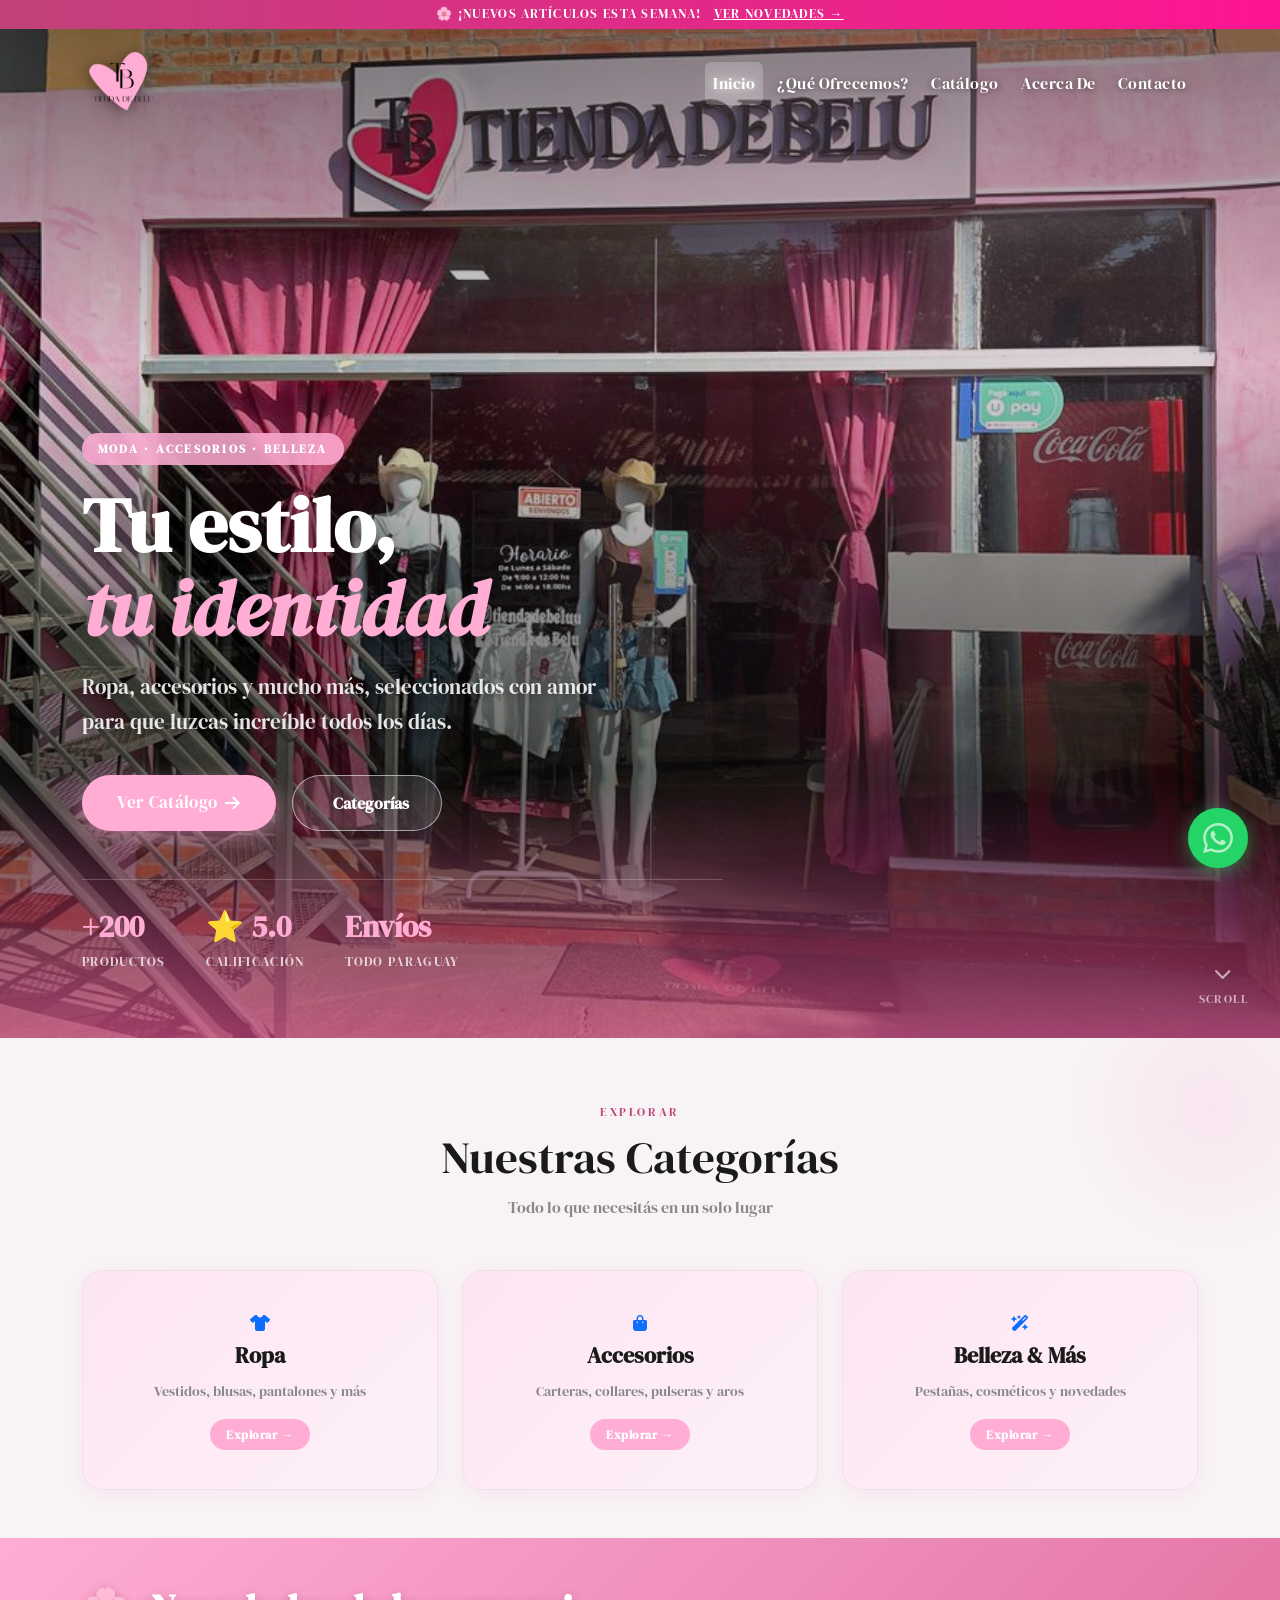
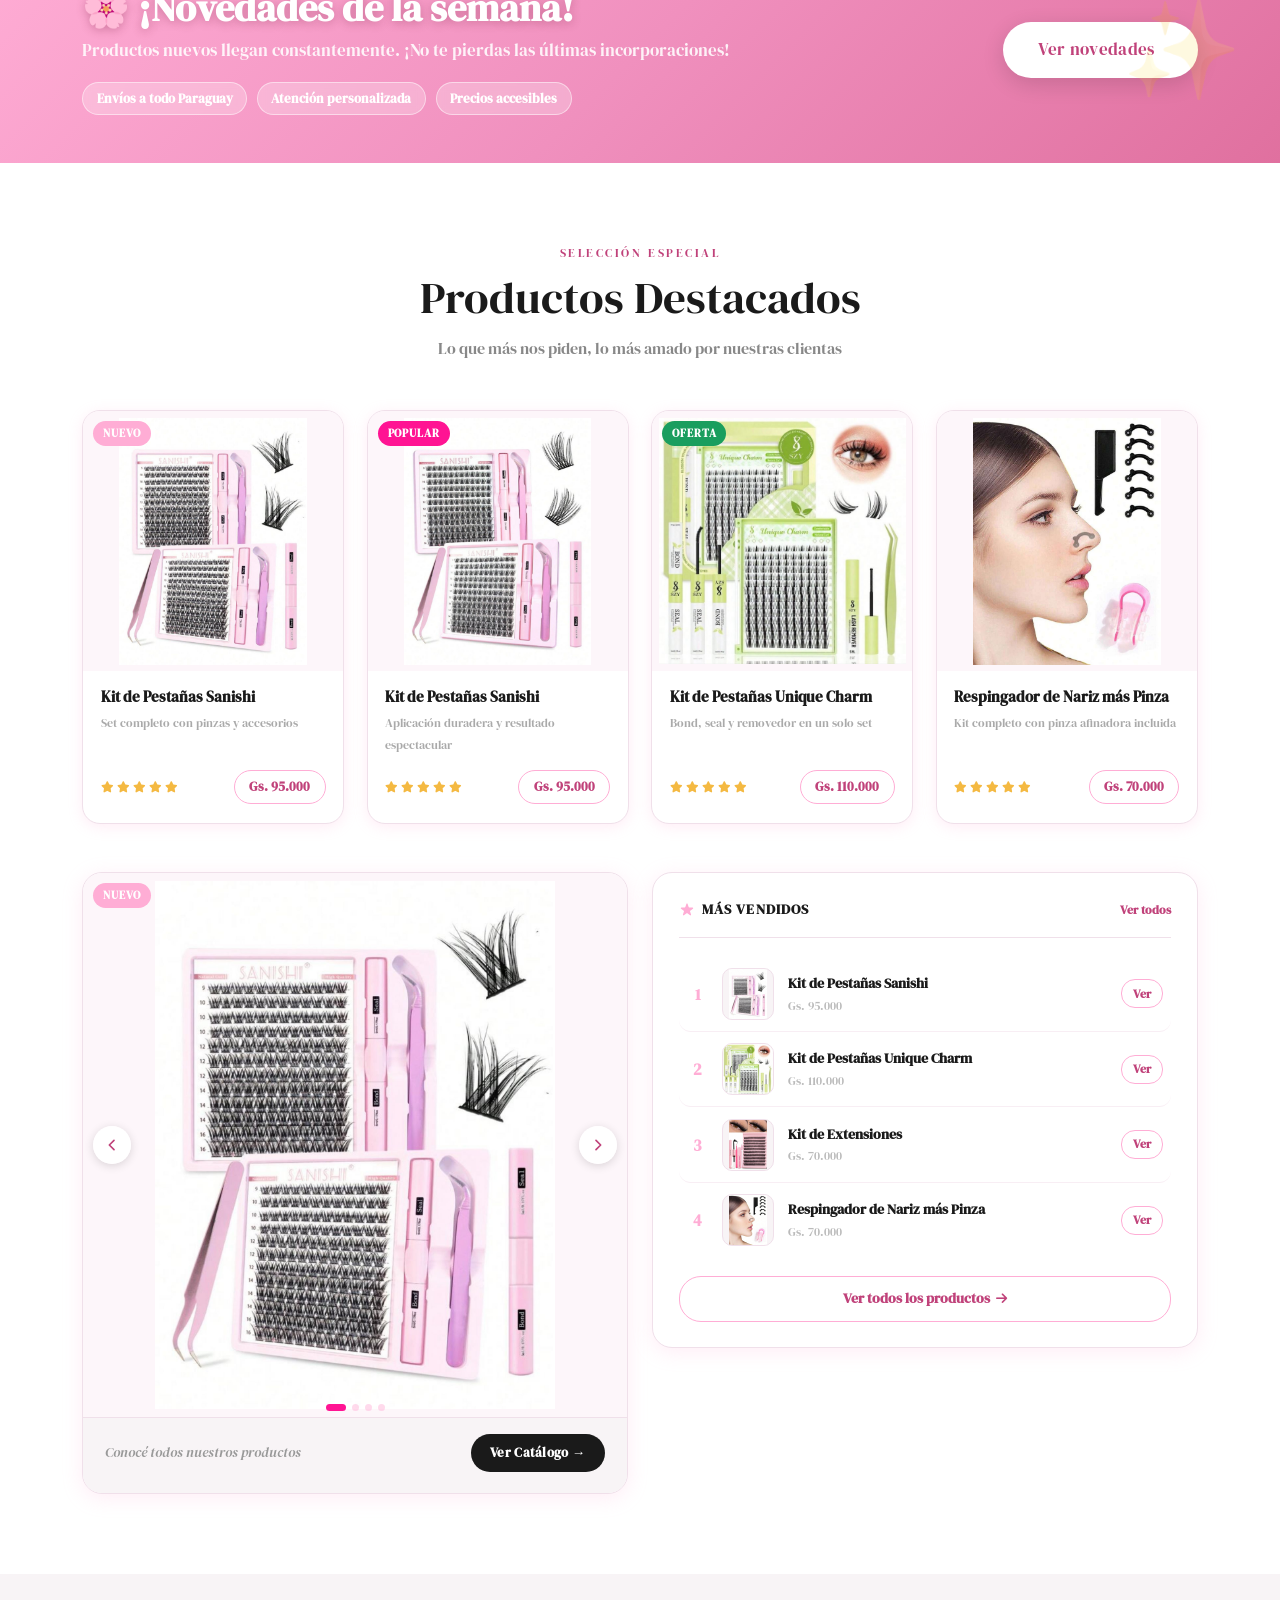
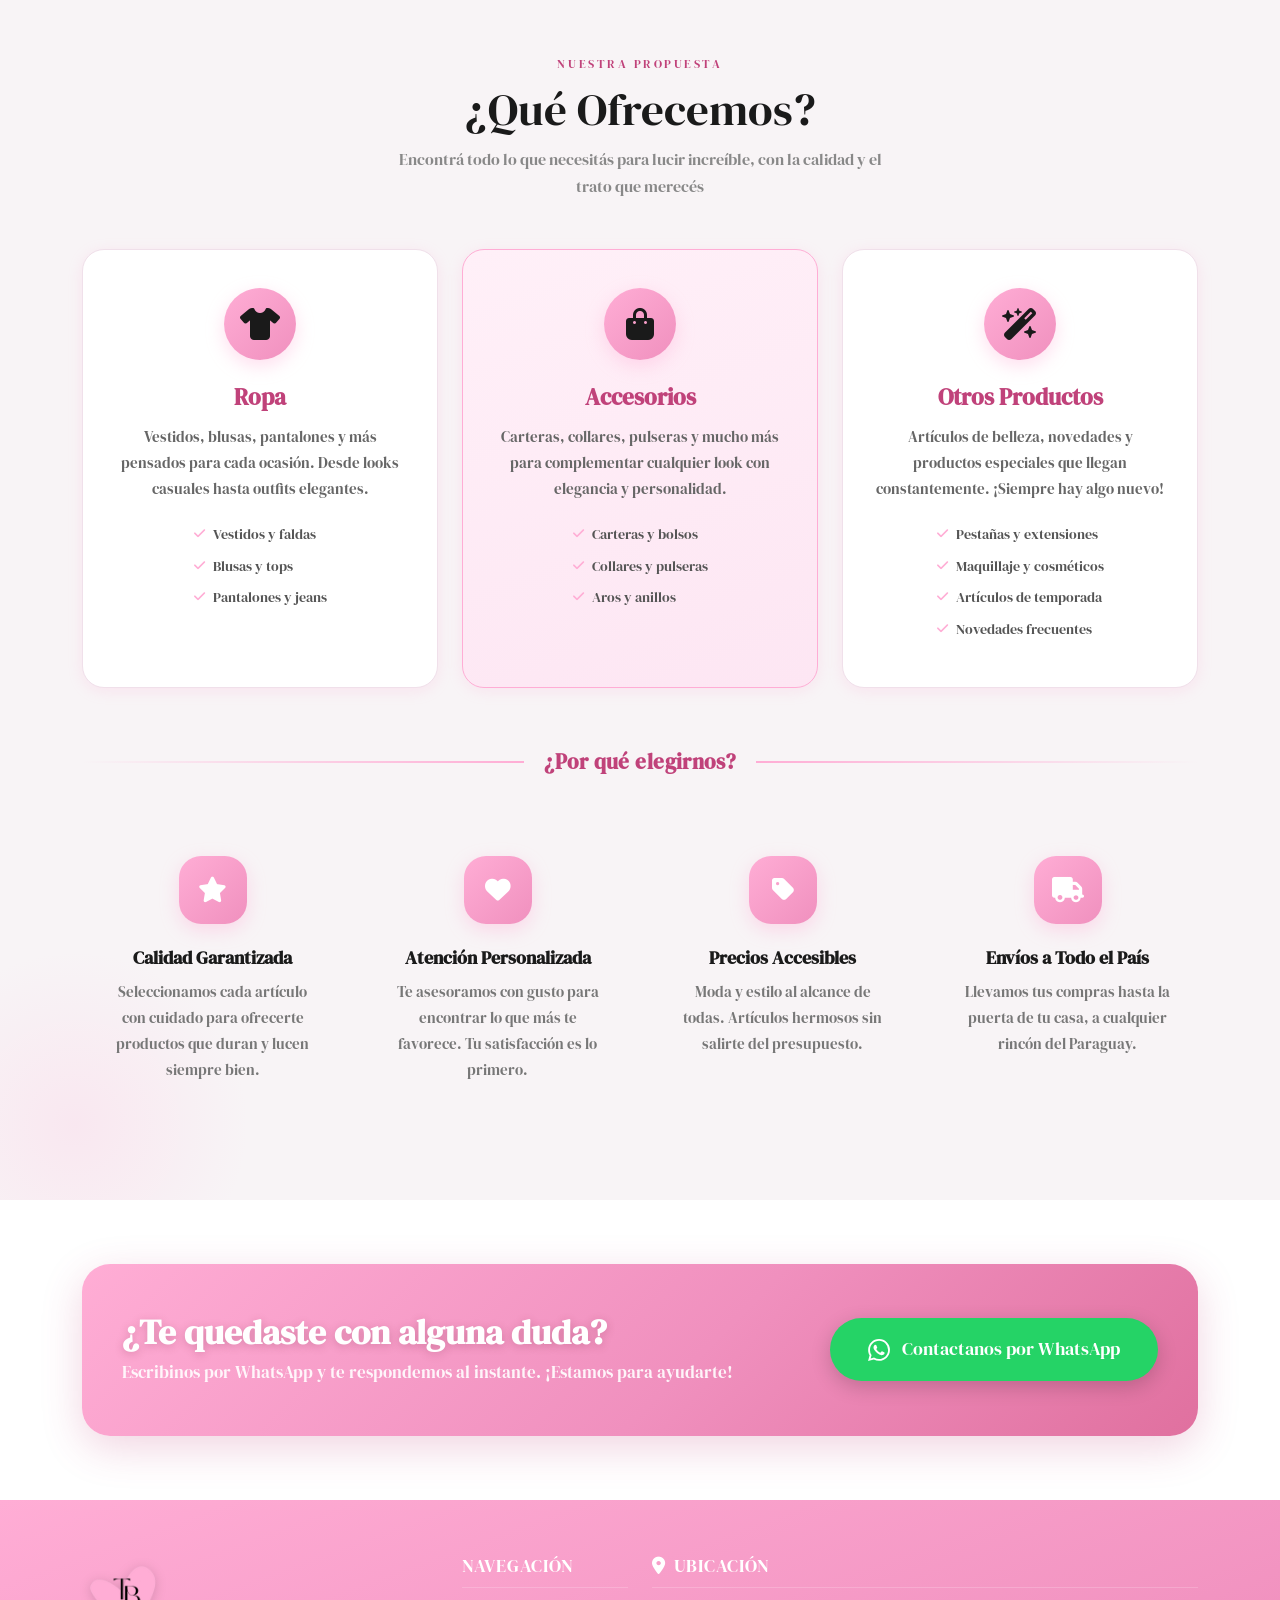
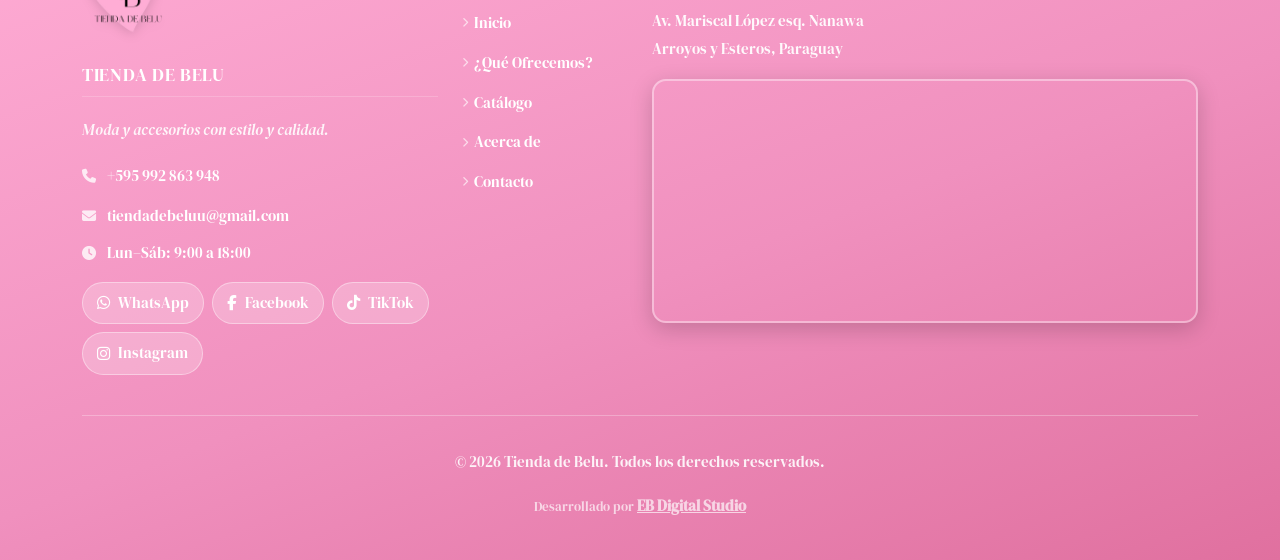
==== commit 00c7ffaa: "Update index.html" ====
--- a/index.html
+++ b/index.html
@@ -139,7 +139,7 @@
 
           <div class="col-md-4 v2-scroll-fade">
             <a href="catalogo.html" class="v2-cat-card">
-              <span class="v2-cat-emoji">👗</span>
+              <div class="v2-cat-icon-wrap"><i class="fa-solid fa-shirt"></i></div>
               <span class="v2-cat-name">Ropa</span>
               <span class="v2-cat-desc">Vestidos, blusas, pantalones y más</span>
               <span class="v2-cat-pill">Explorar →</span>
@@ -148,7 +148,7 @@
 
           <div class="col-md-4 v2-scroll-fade">
             <a href="catalogo.html" class="v2-cat-card">
-              <span class="v2-cat-emoji">👜</span>
+              <div class="v2-cat-icon-wrap"><i class="fa-solid fa-bag-shopping"></i></div>
               <span class="v2-cat-name">Accesorios</span>
               <span class="v2-cat-desc">Carteras, collares, pulseras y aros</span>
               <span class="v2-cat-pill">Explorar →</span>
@@ -157,7 +157,7 @@
 
           <div class="col-md-4 v2-scroll-fade">
             <a href="catalogo.html" class="v2-cat-card">
-              <span class="v2-cat-emoji">✨</span>
+              <div class="v2-cat-icon-wrap"><i class="fa-solid fa-wand-magic-sparkles"></i></div>
               <span class="v2-cat-name">Belleza & Más</span>
               <span class="v2-cat-desc">Pestañas, cosméticos y novedades</span>
               <span class="v2-cat-pill">Explorar →</span>
@@ -478,7 +478,7 @@
 
           <div class="col-md-4 v2-scroll-fade">
             <div class="v2-ofr-card">
-              <div class="v2-ofr-icon-wrap">👗</div>
+              <div class="v2-ofr-icon-wrap"><i class="fa-solid fa-shirt"></i></div>
               <h3>Ropa</h3>
               <p>Vestidos, blusas, pantalones y más pensados para cada ocasión. Desde looks casuales hasta outfits
                 elegantes.</p>
@@ -492,7 +492,7 @@
 
           <div class="col-md-4 v2-scroll-fade">
             <div class="v2-ofr-card v2-ofr-card--featured">
-              <div class="v2-ofr-icon-wrap">👜</div>
+              <div class="v2-ofr-icon-wrap"><i class="fa-solid fa-bag-shopping"></i></div>
               <h3>Accesorios</h3>
               <p>Carteras, collares, pulseras y mucho más para complementar cualquier look con elegancia y personalidad.
               </p>
@@ -506,7 +506,7 @@
 
           <div class="col-md-4 v2-scroll-fade">
             <div class="v2-ofr-card">
-              <div class="v2-ofr-icon-wrap">✨</div>
+              <div class="v2-ofr-icon-wrap"><i class="fa-solid fa-wand-magic-sparkles"></i></div>
               <h3>Otros Productos</h3>
               <p>Artículos de belleza, novedades y productos especiales que llegan constantemente. ¡Siempre hay algo
                 nuevo!</p>
@@ -698,4 +698,4 @@
 
 </body>
 
-</html>+</html>
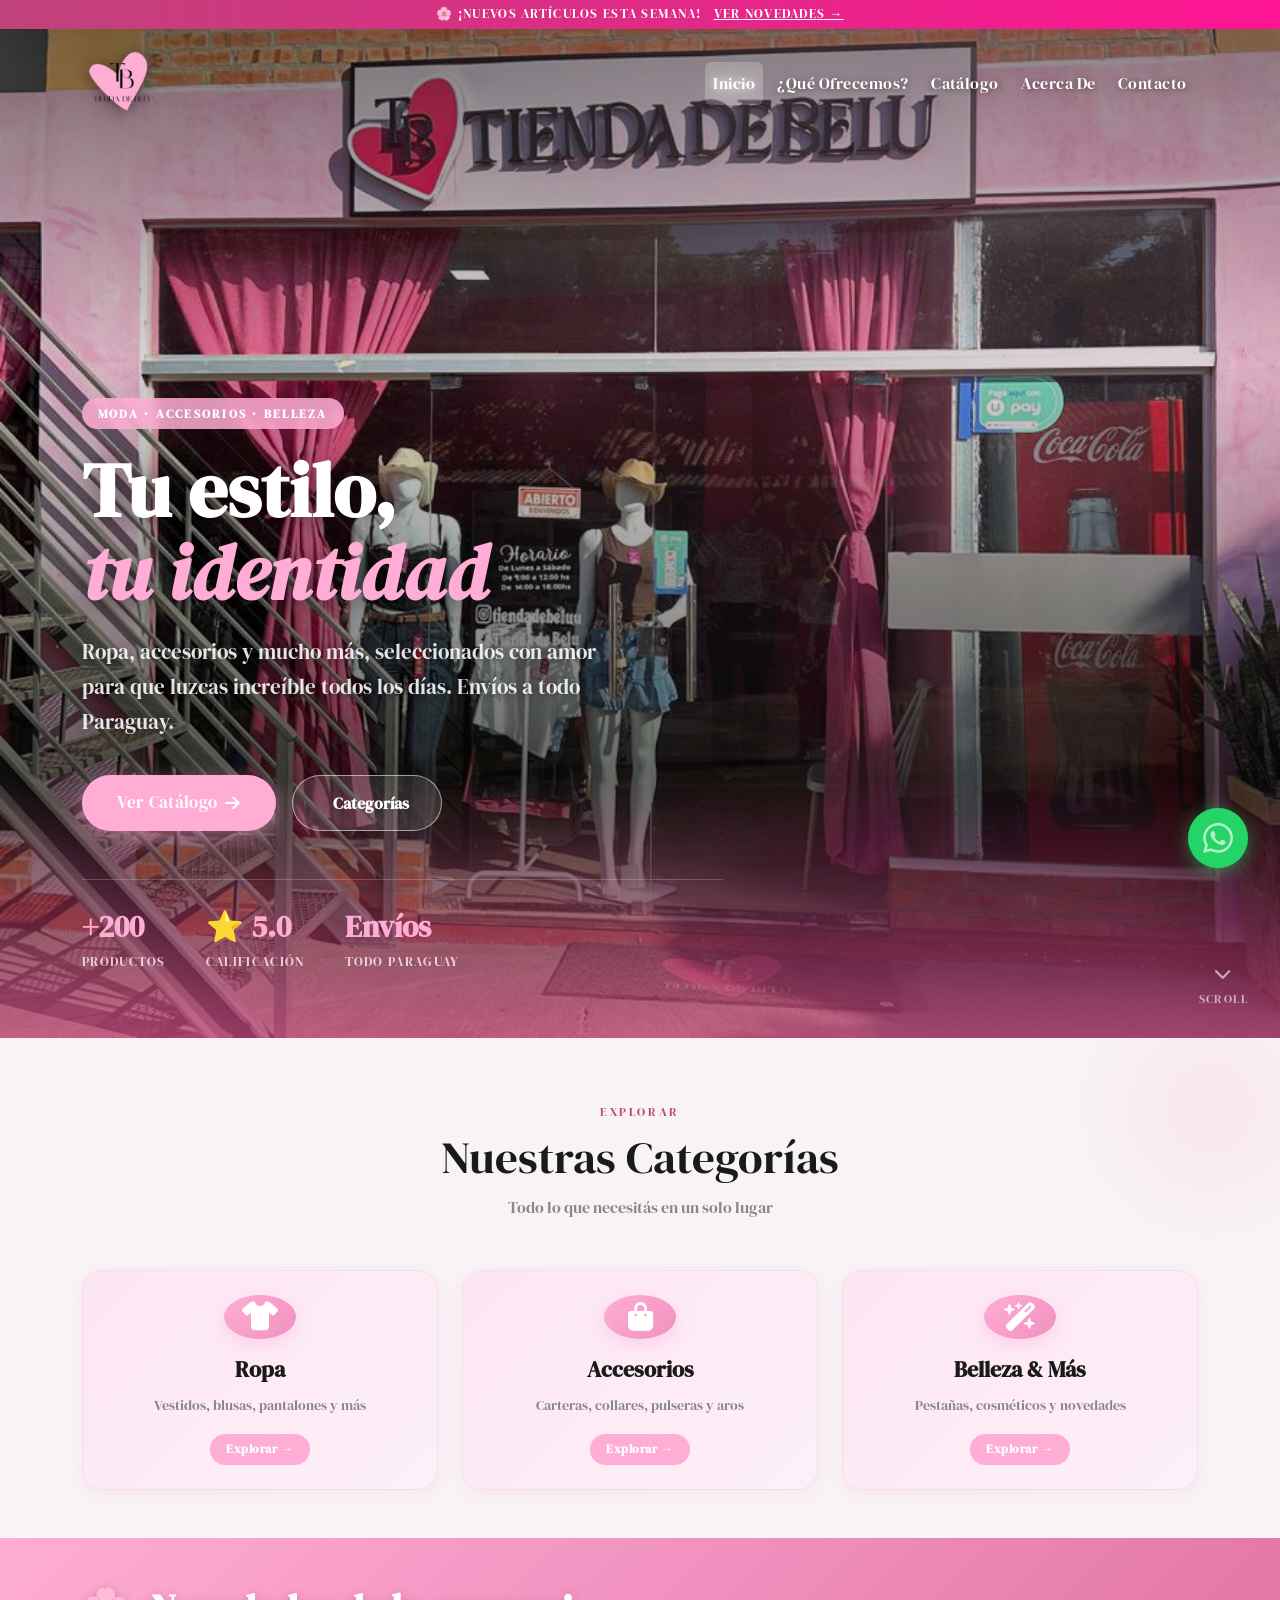
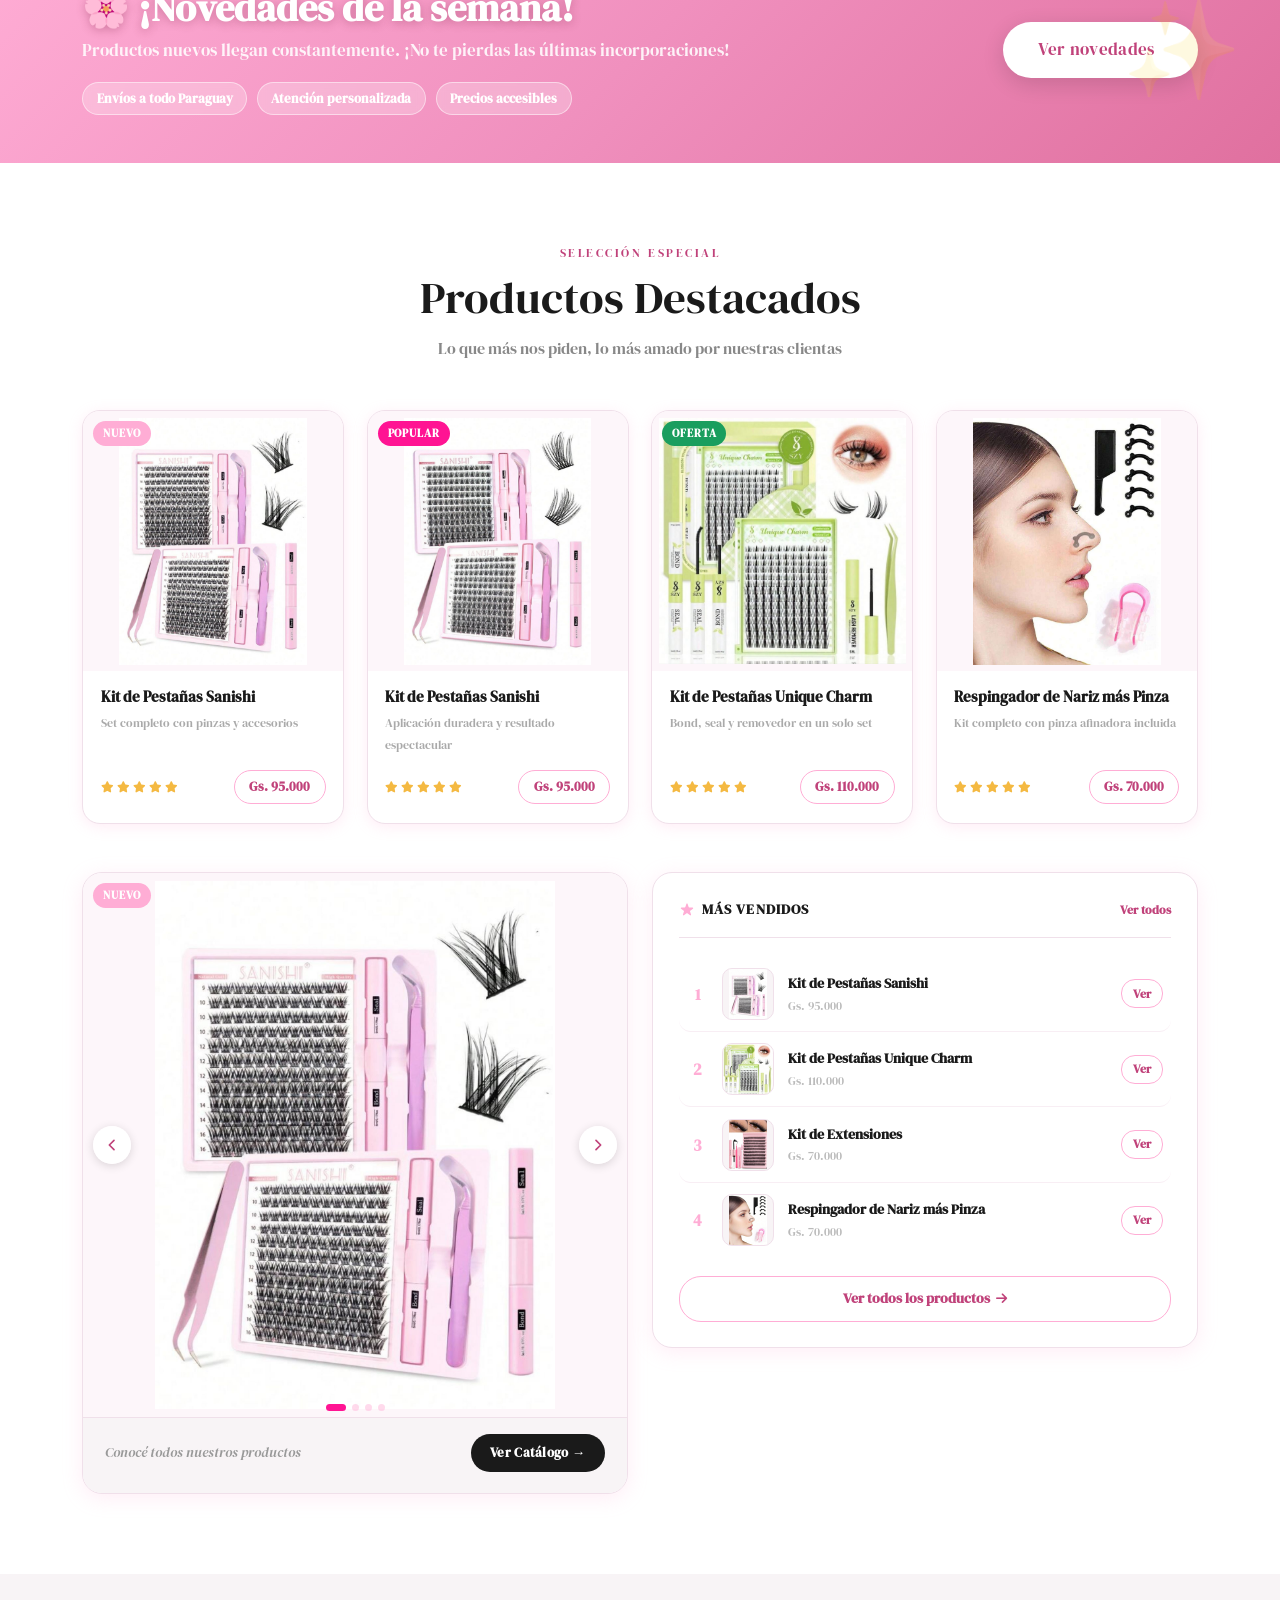
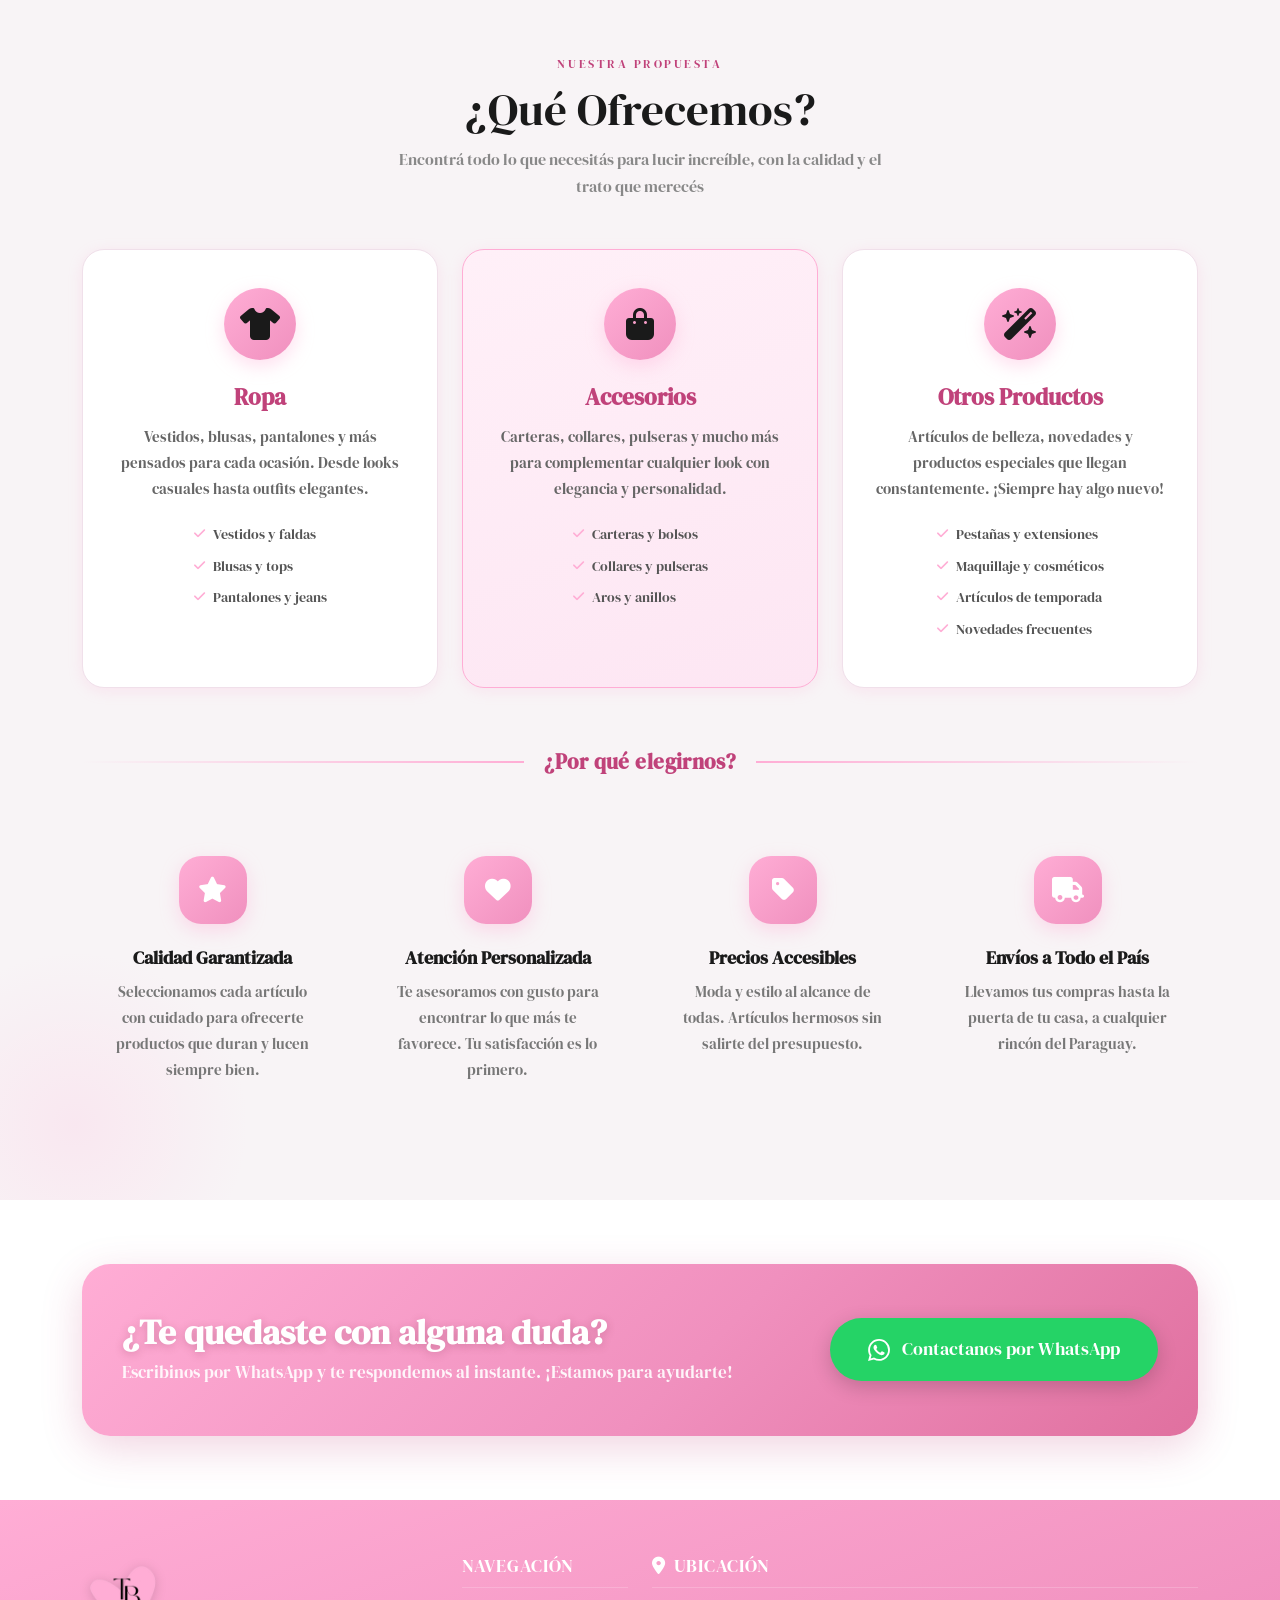
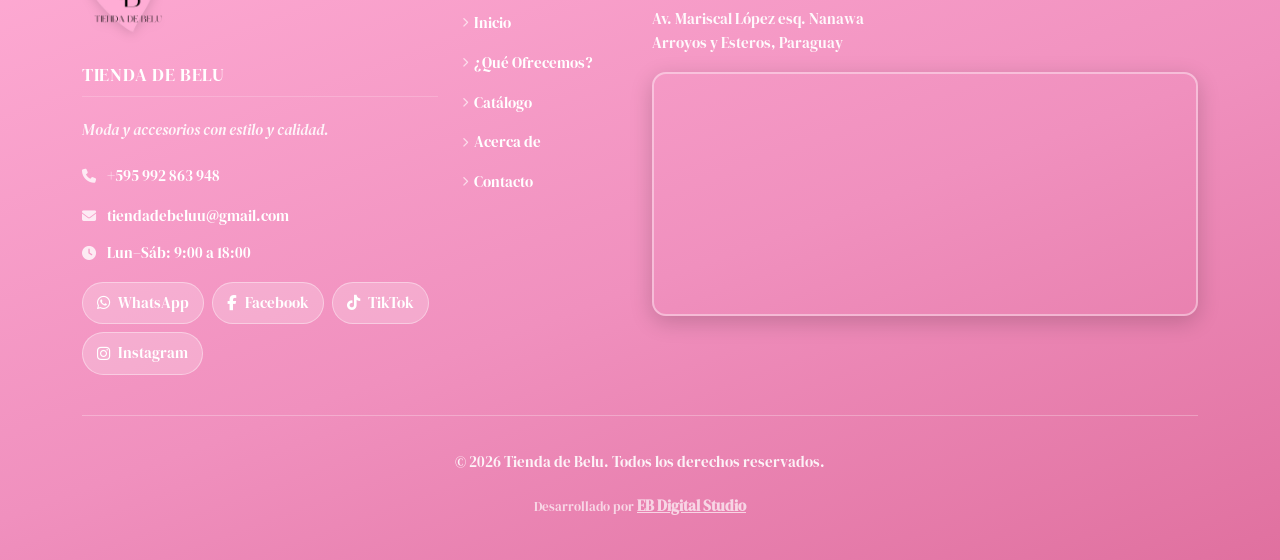
==== commit 2a1c9cfb: "Update index.html" ====
--- a/index.html
+++ b/index.html
@@ -4,8 +4,152 @@
 <head>
   <meta charset="UTF-8">
   <meta name="viewport" content="width=device-width, initial-scale=1.0">
-  <meta name="description" content="Tienda de Belu - Ropa, accesorios y más para tu estilo">
-  <title>Tienda de Belu</title>
+
+  <!-- =============================================
+       SEO BÁSICO
+       ============================================= -->
+  <title>Tienda de Belu | Ropa, Accesorios y Belleza en Paraguay</title>
+  <meta name="description"
+    content="Tienda de Belu: ropa, accesorios, pestañas y cosméticos con envíos a todo Paraguay. Precios accesibles, atención personalizada y +200 productos. ¡Visitanos en Arroyos y Esteros!">
+  <meta name="keywords"
+    content="tienda de ropa Paraguay, accesorios mujer Paraguay, pestañas postizas Paraguay, cosméticos Paraguay, ropa online Paraguay, Arroyos y Esteros, Tienda de Belu">
+  <meta name="author" content="Tienda de Belu">
+  <meta name="robots" content="index, follow">
+  <meta name="theme-color" content="#e91e8c">
+
+  <!-- =============================================
+       CANONICAL URL
+       Reemplazá "https://www.tiendadebeluu.com.py" con tu dominio real
+       ============================================= -->
+  <link rel="canonical" href="https://www.tiendadebeluu.com.py/">
+
+  <!-- =============================================
+       OPEN GRAPH (Facebook, WhatsApp, TikTok)
+       ============================================= -->
+  <meta property="og:type" content="website">
+  <meta property="og:site_name" content="Tienda de Belu">
+  <meta property="og:title" content="Tienda de Belu | Ropa, Accesorios y Belleza en Paraguay">
+  <meta property="og:description"
+    content="Ropa, accesorios y productos de belleza con envíos a todo Paraguay. +200 productos, atención personalizada y precios accesibles.">
+  <meta property="og:url" content="https://www.tiendadebeluu.com.py/">
+  <meta property="og:image" content="https://www.tiendadebeluu.com.py/assets/img/og-image.jpg">
+  <meta property="og:image:width" content="1200">
+  <meta property="og:image:height" content="630">
+  <meta property="og:image:alt" content="Tienda de Belu - Ropa y accesorios en Paraguay">
+  <meta property="og:locale" content="es_PY">
+
+  <!-- =============================================
+       TWITTER / X CARD
+       ============================================= -->
+  <meta name="twitter:card" content="summary_large_image">
+  <meta name="twitter:title" content="Tienda de Belu | Ropa, Accesorios y Belleza en Paraguay">
+  <meta name="twitter:description"
+    content="Ropa, accesorios y productos de belleza con envíos a todo Paraguay. +200 productos y atención personalizada.">
+  <meta name="twitter:image" content="https://www.tiendadebeluu.com.py/assets/img/og-image.jpg">
+
+  <!-- =============================================
+       SCHEMA MARKUP (JSON-LD) — LocalBusiness
+       Google usa esto para el panel de conocimiento
+       y búsquedas locales
+       ============================================= -->
+  <script type="application/ld+json">
+  {
+    "@context": "https://schema.org",
+    "@type": "ClothingStore",
+    "name": "Tienda de Belu",
+    "description": "Tienda de ropa, accesorios y productos de belleza con envíos a todo Paraguay. Precios accesibles y atención personalizada.",
+    "url": "https://www.tiendadebeluu.com.py",
+    "logo": "https://www.tiendadebeluu.com.py/assets/img/logosinfondo.png",
+    "image": "https://www.tiendadebeluu.com.py/assets/img/og-image.jpg",
+    "telephone": "+595992863948",
+    "email": "tiendadebeluu@gmail.com",
+    "address": {
+      "@type": "PostalAddress",
+      "streetAddress": "Av. Mariscal López esq. Nanawa",
+      "addressLocality": "Arroyos y Esteros",
+      "addressCountry": "PY"
+    },
+    "geo": {
+      "@type": "GeoCoordinates",
+      "latitude": -25.055181718164622,
+      "longitude": -57.10456722585318
+    },
+    "openingHoursSpecification": [
+      {
+        "@type": "OpeningHoursSpecification",
+        "dayOfWeek": ["Monday","Tuesday","Wednesday","Thursday","Friday","Saturday"],
+        "opens": "09:00",
+        "closes": "18:00"
+      }
+    ],
+    "sameAs": [
+      "https://www.facebook.com/share/17E23mWFLx/",
+      "https://www.instagram.com/tiendadebeluu",
+      "https://www.tiktok.com/@tiendadebeluu",
+      "https://wa.me/595992863948"
+    ],
+    "priceRange": "₲₲",
+    "currenciesAccepted": "PYG",
+    "paymentAccepted": "Efectivo, Transferencia",
+    "areaServed": {
+      "@type": "Country",
+      "name": "Paraguay"
+    },
+    "hasOfferCatalog": {
+      "@type": "OfferCatalog",
+      "name": "Catálogo Tienda de Belu",
+      "itemListElement": [
+        {
+          "@type": "OfferCatalog",
+          "name": "Ropa"
+        },
+        {
+          "@type": "OfferCatalog",
+          "name": "Accesorios"
+        },
+        {
+          "@type": "OfferCatalog",
+          "name": "Belleza y Cosméticos"
+        }
+      ]
+    },
+    "aggregateRating": {
+      "@type": "AggregateRating",
+      "ratingValue": "5",
+      "reviewCount": "50"
+    }
+  }
+  </script>
+
+
+  <!-- =============================================
+       SCHEMA MARKUP — BreadcrumbList (Inicio)
+       ============================================= -->
+  <script type="application/ld+json">
+  {
+    "@context": "https://schema.org",
+    "@type": "BreadcrumbList",
+    "itemListElement": [
+      {
+        "@type": "ListItem",
+        "position": 1,
+        "name": "Inicio",
+        "item": "https://www.tiendadebeluu.com.py/"
+      }
+    ]
+  }
+  </script>
+
+  <!-- =============================================
+       FAVICON
+       Creá estos archivos en assets/img/favicon/
+       Podés generarlos en https://realfavicongenerator.net
+       ============================================= -->
+  <link rel="icon" type="image/x-icon" href="assets/img/favicon/favicon.ico">
+  <link rel="icon" type="image/svg+xml" href="assets/img/favicon/favicon.svg">
+  <link rel="icon" type="image/png" sizes="96x96" href="assets/img/favicon/favicon-96x96.png">
+  <link rel="apple-touch-icon" sizes="180x180" href="assets/img/favicon/apple-touch-icon.png">
+  <link rel="manifest" href="assets/img/favicon/site.webmanifest">
 
   <!-- Bootstrap CSS -->
   <link rel="stylesheet" href="assets/css/bootstrap.min.css">
@@ -15,6 +159,9 @@
 
   <!-- CSS específico del index -->
   <link rel="stylesheet" href="assets/css/index.css">
+
+  <!-- Preconnect para acelerar Font Awesome -->
+  <link rel="preconnect" href="https://cdnjs.cloudflare.com">
 
   <!-- Font Awesome -->
   <link rel="stylesheet" href="https://cdnjs.cloudflare.com/ajax/libs/font-awesome/6.5.0/css/all.min.css">
@@ -37,10 +184,10 @@
       <a href="catalogo.html">Ver novedades →</a>
     </div>
 
-    <nav class="navbar navbar-expand-lg v2-navbar">
+    <nav class="navbar navbar-expand-lg v2-navbar" aria-label="Navegación principal">
       <div class="container">
 
-        <a class="navbar-brand" href="index.html">
+        <a class="navbar-brand" href="index.html" aria-label="Ir al inicio - Tienda de Belu">
           <img src="assets/img/logosinfondo.png" alt="Logo Tienda de Belu">
         </a>
 
@@ -53,7 +200,7 @@
 
         <div class="collapse navbar-collapse" id="v2NavMenu">
           <ul class="navbar-nav ms-auto">
-            <li class="nav-item"><a class="nav-link active" href="index.html">Inicio</a></li>
+            <li class="nav-item"><a class="nav-link active" href="index.html" aria-current="page">Inicio</a></li>
             <li class="nav-item"><a class="nav-link" href="#v2-ofrecemos">¿Qué Ofrecemos?</a></li>
             <li class="nav-item"><a class="nav-link" href="catalogo.html">Catálogo</a></li>
             <li class="nav-item"><a class="nav-link" href="acerca.html">Acerca De</a></li>
@@ -65,12 +212,12 @@
 
   </header>
 
-  <main>
+  <main id="main-content">
 
     <!-- =============================================
          HERO SECTION
          ============================================= -->
-    <section class="v2-hero">
+    <section class="v2-hero" aria-label="Bienvenida">
       <div class="v2-hero-content">
         <div class="container">
           <div class="row">
@@ -85,16 +232,17 @@
               </h1>
 
               <p class="v2-hero-subtitle hero-fade-up">
-                Ropa, accesorios y mucho más, seleccionados con amor para que luzcas increíble todos los días.
+                Ropa, accesorios y mucho más, seleccionados con amor para que luzcas increíble todos los días. Envíos a
+                todo Paraguay.
               </p>
 
               <div class="v2-hero-actions hero-fade-up">
                 <a href="catalogo.html" class="v2-btn-primary">
                   Ver Catálogo
-                  <i class="fa-solid fa-arrow-right"></i>
+                  <i class="fa-solid fa-arrow-right" aria-hidden="true"></i>
                 </a>
                 <a href="#v2-categorias" class="v2-btn-outline">
-                  <i class="fa-solid fa-grid-2"></i>
+                  <i class="fa-solid fa-grid-2" aria-hidden="true"></i>
                   Categorías
                 </a>
               </div>
@@ -119,7 +267,7 @@
         </div>
       </div>
 
-      <div class="v2-scroll-hint">
+      <div class="v2-scroll-hint" aria-hidden="true">
         <i class="fa-solid fa-chevron-down"></i>
         <span>Scroll</span>
       </div>
@@ -128,7 +276,7 @@
     <!-- =============================================
          CATEGORÍAS — ACCESO RÁPIDO
          ============================================= -->
-    <section class="v2-categorias" id="v2-categorias">
+    <section class="v2-categorias" id="v2-categorias" aria-label="Nuestras categorías">
       <div class="container">
 
         <p class="v2-section-label v2-scroll-fade">Explorar</p>
@@ -138,8 +286,8 @@
         <div class="row g-4 v2-stagger">
 
           <div class="col-md-4 v2-scroll-fade">
-            <a href="catalogo.html" class="v2-cat-card">
-              <div class="v2-cat-icon-wrap"><i class="fa-solid fa-shirt"></i></div>
+            <a href="catalogo.html" class="v2-cat-card" aria-label="Ver categoría Ropa">
+              <div class="v2-cat-icon-wrap"><i class="fa-solid fa-shirt" aria-hidden="true"></i></div>
               <span class="v2-cat-name">Ropa</span>
               <span class="v2-cat-desc">Vestidos, blusas, pantalones y más</span>
               <span class="v2-cat-pill">Explorar →</span>
@@ -147,8 +295,8 @@
           </div>
 
           <div class="col-md-4 v2-scroll-fade">
-            <a href="catalogo.html" class="v2-cat-card">
-              <div class="v2-cat-icon-wrap"><i class="fa-solid fa-bag-shopping"></i></div>
+            <a href="catalogo.html" class="v2-cat-card" aria-label="Ver categoría Accesorios">
+              <div class="v2-cat-icon-wrap"><i class="fa-solid fa-bag-shopping" aria-hidden="true"></i></div>
               <span class="v2-cat-name">Accesorios</span>
               <span class="v2-cat-desc">Carteras, collares, pulseras y aros</span>
               <span class="v2-cat-pill">Explorar →</span>
@@ -156,8 +304,8 @@
           </div>
 
           <div class="col-md-4 v2-scroll-fade">
-            <a href="catalogo.html" class="v2-cat-card">
-              <div class="v2-cat-icon-wrap"><i class="fa-solid fa-wand-magic-sparkles"></i></div>
+            <a href="catalogo.html" class="v2-cat-card" aria-label="Ver categoría Belleza y Más">
+              <div class="v2-cat-icon-wrap"><i class="fa-solid fa-wand-magic-sparkles" aria-hidden="true"></i></div>
               <span class="v2-cat-name">Belleza & Más</span>
               <span class="v2-cat-desc">Pestañas, cosméticos y novedades</span>
               <span class="v2-cat-pill">Explorar →</span>
@@ -171,7 +319,7 @@
     <!-- =============================================
          BANNER NOVEDADES / PROMO
          ============================================= -->
-    <section class="v2-promo-banner">
+    <section class="v2-promo-banner" aria-label="Promociones y novedades">
       <div class="container">
         <div class="v2-promo-inner">
 
@@ -188,7 +336,7 @@
           <a href="catalogo.html" class="v2-btn-primary v2-scroll-fade"
             style="background:#fff; color:var(--rosa-deep) !important; box-shadow: 0 6px 22px rgba(0,0,0,0.14);">
             Ver novedades
-            <i class="fa-solid fa-sparkles"></i>
+            <i class="fa-solid fa-sparkles" aria-hidden="true"></i>
           </a>
 
         </div>
@@ -198,7 +346,7 @@
     <!-- =============================================
          PRODUCTOS DESTACADOS
          ============================================= -->
-    <section class="v2-productos">
+    <section class="v2-productos" aria-label="Productos destacados">
       <div class="container">
 
         <p class="v2-section-label v2-scroll-fade">Selección especial</p>
@@ -209,107 +357,119 @@
         <div class="v2-prod-grid mb-5 v2-stagger">
 
           <!-- Card 1 -->
-          <div class="v2-prod-card v2-scroll-fade">
+          <article class="v2-prod-card v2-scroll-fade">
             <div class="v2-prod-img-wrap">
               <div class="v2-prod-overlay">
                 <a href="catalogo.html" class="v2-prod-overlay-btn">Ver producto</a>
               </div>
               <span class="v2-prod-badge v2-prod-badge--nuevo">Nuevo</span>
-              <button class="v2-prod-fav" aria-label="Favorito"><i class="fa-regular fa-heart"></i></button>
-              <img src="assets/img/articulos/articulo1.jpeg" alt="Kit de Pestañas Sanishi" loading="lazy">
+              <button class="v2-prod-fav" aria-label="Agregar Kit de Pestañas Sanishi a favoritos"><i
+                  class="fa-regular fa-heart" aria-hidden="true"></i></button>
+              <img src="assets/img/articulos/articulo1.jpeg"
+                alt="Kit de Pestañas Sanishi - Set completo con pinzas y accesorios" loading="lazy" width="400"
+                height="400">
             </div>
             <div class="v2-prod-body">
               <span class="v2-prod-name">Kit de Pestañas Sanishi</span>
               <span class="v2-prod-desc">Set completo con pinzas y accesorios</span>
               <div class="v2-prod-footer">
-                <span style="font-size:0.78rem;">
-                  <i class="fa-solid fa-star" style="color:#f4b942; font-size:0.7rem;"></i>
-                  <i class="fa-solid fa-star" style="color:#f4b942; font-size:0.7rem;"></i>
-                  <i class="fa-solid fa-star" style="color:#f4b942; font-size:0.7rem;"></i>
-                  <i class="fa-solid fa-star" style="color:#f4b942; font-size:0.7rem;"></i>
-                  <i class="fa-solid fa-star" style="color:#f4b942; font-size:0.7rem;"></i>
+                <span style="font-size:0.78rem;" aria-label="Calificación 5 de 5 estrellas">
+                  <i class="fa-solid fa-star" style="color:#f4b942; font-size:0.7rem;" aria-hidden="true"></i>
+                  <i class="fa-solid fa-star" style="color:#f4b942; font-size:0.7rem;" aria-hidden="true"></i>
+                  <i class="fa-solid fa-star" style="color:#f4b942; font-size:0.7rem;" aria-hidden="true"></i>
+                  <i class="fa-solid fa-star" style="color:#f4b942; font-size:0.7rem;" aria-hidden="true"></i>
+                  <i class="fa-solid fa-star" style="color:#f4b942; font-size:0.7rem;" aria-hidden="true"></i>
                 </span>
                 <a href="catalogo.html" class="v2-prod-cta">Gs. 95.000</a>
               </div>
             </div>
-          </div>
+          </article>
 
           <!-- Card 2 -->
-          <div class="v2-prod-card v2-scroll-fade">
+          <article class="v2-prod-card v2-scroll-fade">
             <div class="v2-prod-img-wrap">
               <div class="v2-prod-overlay">
                 <a href="catalogo.html" class="v2-prod-overlay-btn">Ver producto</a>
               </div>
               <span class="v2-prod-badge v2-prod-badge--popular">Popular</span>
-              <button class="v2-prod-fav" aria-label="Favorito"><i class="fa-regular fa-heart"></i></button>
-              <img src="assets/img/articulos/articulo2.jpeg" alt="Kit de Pestañas Sanishi" loading="lazy">
+              <button class="v2-prod-fav" aria-label="Agregar Kit de Pestañas Sanishi a favoritos"><i
+                  class="fa-regular fa-heart" aria-hidden="true"></i></button>
+              <img src="assets/img/articulos/articulo2.jpeg"
+                alt="Kit de Pestañas Sanishi - Aplicación duradera y resultado espectacular" loading="lazy" width="400"
+                height="400">
             </div>
             <div class="v2-prod-body">
               <span class="v2-prod-name">Kit de Pestañas Sanishi</span>
               <span class="v2-prod-desc">Aplicación duradera y resultado espectacular</span>
               <div class="v2-prod-footer">
-                <span style="font-size:0.78rem;">
-                  <i class="fa-solid fa-star" style="color:#f4b942; font-size:0.7rem;"></i>
-                  <i class="fa-solid fa-star" style="color:#f4b942; font-size:0.7rem;"></i>
-                  <i class="fa-solid fa-star" style="color:#f4b942; font-size:0.7rem;"></i>
-                  <i class="fa-solid fa-star" style="color:#f4b942; font-size:0.7rem;"></i>
-                  <i class="fa-solid fa-star" style="color:#f4b942; font-size:0.7rem;"></i>
+                <span style="font-size:0.78rem;" aria-label="Calificación 5 de 5 estrellas">
+                  <i class="fa-solid fa-star" style="color:#f4b942; font-size:0.7rem;" aria-hidden="true"></i>
+                  <i class="fa-solid fa-star" style="color:#f4b942; font-size:0.7rem;" aria-hidden="true"></i>
+                  <i class="fa-solid fa-star" style="color:#f4b942; font-size:0.7rem;" aria-hidden="true"></i>
+                  <i class="fa-solid fa-star" style="color:#f4b942; font-size:0.7rem;" aria-hidden="true"></i>
+                  <i class="fa-solid fa-star" style="color:#f4b942; font-size:0.7rem;" aria-hidden="true"></i>
                 </span>
                 <a href="catalogo.html" class="v2-prod-cta">Gs. 95.000</a>
               </div>
             </div>
-          </div>
+          </article>
 
           <!-- Card 3 -->
-          <div class="v2-prod-card v2-scroll-fade">
+          <article class="v2-prod-card v2-scroll-fade">
             <div class="v2-prod-img-wrap">
               <div class="v2-prod-overlay">
                 <a href="catalogo.html" class="v2-prod-overlay-btn">Ver producto</a>
               </div>
               <span class="v2-prod-badge v2-prod-badge--oferta">Oferta</span>
-              <button class="v2-prod-fav" aria-label="Favorito"><i class="fa-regular fa-heart"></i></button>
-              <img src="assets/img/articulos/articulo3.jpeg" alt="Kit de Pestañas Unique Charm" loading="lazy">
+              <button class="v2-prod-fav" aria-label="Agregar Kit de Pestañas Unique Charm a favoritos"><i
+                  class="fa-regular fa-heart" aria-hidden="true"></i></button>
+              <img src="assets/img/articulos/articulo3.jpeg"
+                alt="Kit de Pestañas Unique Charm - Bond, seal y removedor en un solo set" loading="lazy" width="400"
+                height="400">
             </div>
             <div class="v2-prod-body">
               <span class="v2-prod-name">Kit de Pestañas Unique Charm</span>
               <span class="v2-prod-desc">Bond, seal y removedor en un solo set</span>
               <div class="v2-prod-footer">
-                <span style="font-size:0.78rem;">
-                  <i class="fa-solid fa-star" style="color:#f4b942; font-size:0.7rem;"></i>
-                  <i class="fa-solid fa-star" style="color:#f4b942; font-size:0.7rem;"></i>
-                  <i class="fa-solid fa-star" style="color:#f4b942; font-size:0.7rem;"></i>
-                  <i class="fa-solid fa-star" style="color:#f4b942; font-size:0.7rem;"></i>
-                  <i class="fa-solid fa-star" style="color:#f4b942; font-size:0.7rem;"></i>
+                <span style="font-size:0.78rem;" aria-label="Calificación 5 de 5 estrellas">
+                  <i class="fa-solid fa-star" style="color:#f4b942; font-size:0.7rem;" aria-hidden="true"></i>
+                  <i class="fa-solid fa-star" style="color:#f4b942; font-size:0.7rem;" aria-hidden="true"></i>
+                  <i class="fa-solid fa-star" style="color:#f4b942; font-size:0.7rem;" aria-hidden="true"></i>
+                  <i class="fa-solid fa-star" style="color:#f4b942; font-size:0.7rem;" aria-hidden="true"></i>
+                  <i class="fa-solid fa-star" style="color:#f4b942; font-size:0.7rem;" aria-hidden="true"></i>
                 </span>
                 <a href="catalogo.html" class="v2-prod-cta">Gs. 110.000</a>
               </div>
             </div>
-          </div>
+          </article>
 
           <!-- Card 4 -->
-          <div class="v2-prod-card v2-scroll-fade">
+          <article class="v2-prod-card v2-scroll-fade">
             <div class="v2-prod-img-wrap">
               <div class="v2-prod-overlay">
                 <a href="catalogo.html" class="v2-prod-overlay-btn">Ver producto</a>
               </div>
-              <button class="v2-prod-fav" aria-label="Favorito"><i class="fa-regular fa-heart"></i></button>
-              <img src="assets/img/articulos/articulo14.jpeg" alt="Respingador de Nariz más Pinza" loading="lazy">
+              <button class="v2-prod-fav" aria-label="Agregar Respingador de Nariz más Pinza a favoritos"><i
+                  class="fa-regular fa-heart" aria-hidden="true"></i></button>
+              <img src="assets/img/articulos/articulo14.jpeg"
+                alt="Respingador de Nariz más Pinza - Kit completo con pinza afinadora incluida" loading="lazy"
+                width="400" height="400">
             </div>
             <div class="v2-prod-body">
               <span class="v2-prod-name">Respingador de Nariz más Pinza</span>
               <span class="v2-prod-desc">Kit completo con pinza afinadora incluida</span>
               <div class="v2-prod-footer">
-                <span style="font-size:0.78rem;">
-                  <i class="fa-solid fa-star" style="color:#f4b942; font-size:0.7rem;"></i>
-                  <i class="fa-solid fa-star" style="color:#f4b942; font-size:0.7rem;"></i>
-                  <i class="fa-solid fa-star" style="color:#f4b942; font-size:0.7rem;"></i>
-                  <i class="fa-solid fa-star" style="color:#f4b942; font-size:0.7rem;"></i>
-                  <i class="fa-solid fa-star" style="color:#f4b942; font-size:0.7rem;"></i>
+                <span style="font-size:0.78rem;" aria-label="Calificación 5 de 5 estrellas">
+                  <i class="fa-solid fa-star" style="color:#f4b942; font-size:0.7rem;" aria-hidden="true"></i>
+                  <i class="fa-solid fa-star" style="color:#f4b942; font-size:0.7rem;" aria-hidden="true"></i>
+                  <i class="fa-solid fa-star" style="color:#f4b942; font-size:0.7rem;" aria-hidden="true"></i>
+                  <i class="fa-solid fa-star" style="color:#f4b942; font-size:0.7rem;" aria-hidden="true"></i>
+                  <i class="fa-solid fa-star" style="color:#f4b942; font-size:0.7rem;" aria-hidden="true"></i>
                 </span>
                 <a href="catalogo.html" class="v2-prod-cta">Gs. 70.000</a>
               </div>
             </div>
-          </div>
+          </article>
 
         </div>
 
@@ -319,7 +479,8 @@
           <!-- Carrusel -->
           <div class="col-lg-6 col-12">
             <div class="v2-carousel-card">
-              <div id="v2Carousel" class="carousel slide" data-bs-ride="carousel" data-bs-interval="4000">
+              <div id="v2Carousel" class="carousel slide" data-bs-ride="carousel" data-bs-interval="4000"
+                aria-label="Carrusel de productos destacados">
                 <div class="carousel-inner">
 
                   <div class="carousel-item active">
@@ -331,7 +492,7 @@
 
                   <div class="carousel-item">
                     <div class="v2-carousel-img-wrap">
-                      <img src="assets/img/articulos/articulo2.jpeg" alt="Kit de Pestañas Sanishi">
+                      <img src="assets/img/articulos/articulo2.jpeg" alt="Kit de Pestañas Sanishi variante 2">
                       <span class="v2-prod-badge v2-prod-badge--popular" style="z-index:3;">Popular</span>
                     </div>
                   </div>
@@ -352,26 +513,29 @@
                 </div>
 
                 <button class="v2-prev" type="button" data-bs-target="#v2Carousel" data-bs-slide="prev"
-                  aria-label="Anterior">
+                  aria-label="Producto anterior">
                   <svg xmlns="http://www.w3.org/2000/svg" width="16" height="16" fill="none" viewBox="0 0 24 24"
-                    stroke="currentColor" stroke-width="2.5">
+                    stroke="currentColor" stroke-width="2.5" aria-hidden="true">
                     <path stroke-linecap="round" stroke-linejoin="round" d="M15 19l-7-7 7-7" />
                   </svg>
                 </button>
                 <button class="v2-next" type="button" data-bs-target="#v2Carousel" data-bs-slide="next"
-                  aria-label="Siguiente">
+                  aria-label="Producto siguiente">
                   <svg xmlns="http://www.w3.org/2000/svg" width="16" height="16" fill="none" viewBox="0 0 24 24"
-                    stroke="currentColor" stroke-width="2.5">
+                    stroke="currentColor" stroke-width="2.5" aria-hidden="true">
                     <path stroke-linecap="round" stroke-linejoin="round" d="M9 5l7 7-7 7" />
                   </svg>
                 </button>
 
                 <div class="carousel-indicators v2-dots">
                   <button type="button" data-bs-target="#v2Carousel" data-bs-slide-to="0" class="active"
-                    aria-current="true" aria-label="Slide 1"></button>
-                  <button type="button" data-bs-target="#v2Carousel" data-bs-slide-to="1" aria-label="Slide 2"></button>
-                  <button type="button" data-bs-target="#v2Carousel" data-bs-slide-to="2" aria-label="Slide 3"></button>
-                  <button type="button" data-bs-target="#v2Carousel" data-bs-slide-to="3" aria-label="Slide 4"></button>
+                    aria-current="true" aria-label="Producto 1"></button>
+                  <button type="button" data-bs-target="#v2Carousel" data-bs-slide-to="1"
+                    aria-label="Producto 2"></button>
+                  <button type="button" data-bs-target="#v2Carousel" data-bs-slide-to="2"
+                    aria-label="Producto 3"></button>
+                  <button type="button" data-bs-target="#v2Carousel" data-bs-slide-to="3"
+                    aria-label="Producto 4"></button>
                 </div>
               </div>
 
@@ -387,73 +551,74 @@
             <div class="v2-vendidos-card">
 
               <div class="v2-vendidos-header">
-                <h4 class="v2-vendidos-title">
-                  <svg xmlns="http://www.w3.org/2000/svg" width="16" height="16" viewBox="0 0 24 24" fill="#FFADD5">
+                <h3 class="v2-vendidos-title">
+                  <svg xmlns="http://www.w3.org/2000/svg" width="16" height="16" viewBox="0 0 24 24" fill="#FFADD5"
+                    aria-hidden="true">
                     <path
                       d="M11.049 2.927c.3-.921 1.603-.921 1.902 0l1.519 4.674a1 1 0 00.95.69h4.915c.969 0 1.371 1.24.588 1.81l-3.976 2.888a1 1 0 00-.363 1.118l1.518 4.674c.3.922-.755 1.688-1.538 1.118l-3.976-2.888a1 1 0 00-1.176 0l-3.976 2.888c-.783.57-1.838-.197-1.538-1.118l1.518-4.674a1 1 0 00-.363-1.118l-3.976-2.888c-.784-.57-.38-1.81.588-1.81h4.914a1 1 0 00.951-.69l1.519-4.674z" />
                   </svg>
                   Más Vendidos
-                </h4>
+                </h3>
                 <a href="catalogo.html"
                   style="font-size:0.78rem; color:var(--rosa-deep); text-decoration:none; font-weight:600;">Ver
                   todos</a>
               </div>
 
-              <ul class="v2-vendidos-list">
+              <ul class="v2-vendidos-list" aria-label="Lista de productos más vendidos">
 
                 <li class="v2-vendido-item">
-                  <span class="v2-vendido-num">1</span>
+                  <span class="v2-vendido-num" aria-label="Posición 1">1</span>
                   <div class="v2-vendido-img">
-                    <img src="assets/img/articulos/articulo1.jpeg" alt="Kit de Pestañas Sanishi">
+                    <img src="assets/img/articulos/articulo1.jpeg" alt="Kit de Pestañas Sanishi" loading="lazy">
                   </div>
                   <div class="v2-vendido-info">
                     <span class="v2-vendido-name">Kit de Pestañas Sanishi</span>
                     <span class="v2-vendido-sub">Gs. 95.000</span>
                   </div>
-                  <a href="catalogo.html" class="v2-vendido-btn">Ver</a>
+                  <a href="catalogo.html" class="v2-vendido-btn" aria-label="Ver Kit de Pestañas Sanishi">Ver</a>
                 </li>
 
                 <li class="v2-vendido-item">
-                  <span class="v2-vendido-num">2</span>
+                  <span class="v2-vendido-num" aria-label="Posición 2">2</span>
                   <div class="v2-vendido-img">
-                    <img src="assets/img/articulos/articulo3.jpeg" alt="Kit de Pestañas Unique Charm">
+                    <img src="assets/img/articulos/articulo3.jpeg" alt="Kit de Pestañas Unique Charm" loading="lazy">
                   </div>
                   <div class="v2-vendido-info">
                     <span class="v2-vendido-name">Kit de Pestañas Unique Charm</span>
                     <span class="v2-vendido-sub">Gs. 110.000</span>
                   </div>
-                  <a href="catalogo.html" class="v2-vendido-btn">Ver</a>
+                  <a href="catalogo.html" class="v2-vendido-btn" aria-label="Ver Kit de Pestañas Unique Charm">Ver</a>
                 </li>
 
                 <li class="v2-vendido-item">
-                  <span class="v2-vendido-num">3</span>
+                  <span class="v2-vendido-num" aria-label="Posición 3">3</span>
                   <div class="v2-vendido-img">
-                    <img src="assets/img/articulos/articulo4.jpeg" alt="Kit de Extensiones">
+                    <img src="assets/img/articulos/articulo4.jpeg" alt="Kit de Extensiones" loading="lazy">
                   </div>
                   <div class="v2-vendido-info">
                     <span class="v2-vendido-name">Kit de Extensiones</span>
                     <span class="v2-vendido-sub">Gs. 70.000</span>
                   </div>
-                  <a href="catalogo.html" class="v2-vendido-btn">Ver</a>
+                  <a href="catalogo.html" class="v2-vendido-btn" aria-label="Ver Kit de Extensiones">Ver</a>
                 </li>
 
                 <li class="v2-vendido-item">
-                  <span class="v2-vendido-num">4</span>
+                  <span class="v2-vendido-num" aria-label="Posición 4">4</span>
                   <div class="v2-vendido-img">
-                    <img src="assets/img/articulos/articulo14.jpeg" alt="Respingador de Nariz más Pinza">
+                    <img src="assets/img/articulos/articulo14.jpeg" alt="Respingador de Nariz más Pinza" loading="lazy">
                   </div>
                   <div class="v2-vendido-info">
                     <span class="v2-vendido-name">Respingador de Nariz más Pinza</span>
                     <span class="v2-vendido-sub">Gs. 70.000</span>
                   </div>
-                  <a href="catalogo.html" class="v2-vendido-btn">Ver</a>
+                  <a href="catalogo.html" class="v2-vendido-btn" aria-label="Ver Respingador de Nariz más Pinza">Ver</a>
                 </li>
 
               </ul>
 
               <a href="catalogo.html" class="v2-vendidos-ver-mas">
                 Ver todos los productos
-                <i class="fa-solid fa-arrow-right" style="font-size:0.8rem;"></i>
+                <i class="fa-solid fa-arrow-right" style="font-size:0.8rem;" aria-hidden="true"></i>
               </a>
 
             </div>
@@ -466,7 +631,7 @@
     <!-- =============================================
          ¿QUÉ OFRECEMOS?
          ============================================= -->
-    <section class="v2-ofrecemos" id="v2-ofrecemos">
+    <section class="v2-ofrecemos" id="v2-ofrecemos" aria-label="Qué ofrecemos">
       <div class="container">
 
         <p class="v2-section-label v2-scroll-fade">Nuestra propuesta</p>
@@ -478,43 +643,43 @@
 
           <div class="col-md-4 v2-scroll-fade">
             <div class="v2-ofr-card">
-              <div class="v2-ofr-icon-wrap"><i class="fa-solid fa-shirt"></i></div>
+              <div class="v2-ofr-icon-wrap"><i class="fa-solid fa-shirt" aria-hidden="true"></i></div>
               <h3>Ropa</h3>
               <p>Vestidos, blusas, pantalones y más pensados para cada ocasión. Desde looks casuales hasta outfits
                 elegantes.</p>
               <ul class="v2-ofr-list">
-                <li><i class="fa-solid fa-check"></i> Vestidos y faldas</li>
-                <li><i class="fa-solid fa-check"></i> Blusas y tops</li>
-                <li><i class="fa-solid fa-check"></i> Pantalones y jeans</li>
+                <li><i class="fa-solid fa-check" aria-hidden="true"></i> Vestidos y faldas</li>
+                <li><i class="fa-solid fa-check" aria-hidden="true"></i> Blusas y tops</li>
+                <li><i class="fa-solid fa-check" aria-hidden="true"></i> Pantalones y jeans</li>
               </ul>
             </div>
           </div>
 
           <div class="col-md-4 v2-scroll-fade">
             <div class="v2-ofr-card v2-ofr-card--featured">
-              <div class="v2-ofr-icon-wrap"><i class="fa-solid fa-bag-shopping"></i></div>
+              <div class="v2-ofr-icon-wrap"><i class="fa-solid fa-bag-shopping" aria-hidden="true"></i></div>
               <h3>Accesorios</h3>
               <p>Carteras, collares, pulseras y mucho más para complementar cualquier look con elegancia y personalidad.
               </p>
               <ul class="v2-ofr-list">
-                <li><i class="fa-solid fa-check"></i> Carteras y bolsos</li>
-                <li><i class="fa-solid fa-check"></i> Collares y pulseras</li>
-                <li><i class="fa-solid fa-check"></i> Aros y anillos</li>
+                <li><i class="fa-solid fa-check" aria-hidden="true"></i> Carteras y bolsos</li>
+                <li><i class="fa-solid fa-check" aria-hidden="true"></i> Collares y pulseras</li>
+                <li><i class="fa-solid fa-check" aria-hidden="true"></i> Aros y anillos</li>
               </ul>
             </div>
           </div>
 
           <div class="col-md-4 v2-scroll-fade">
             <div class="v2-ofr-card">
-              <div class="v2-ofr-icon-wrap"><i class="fa-solid fa-wand-magic-sparkles"></i></div>
+              <div class="v2-ofr-icon-wrap"><i class="fa-solid fa-wand-magic-sparkles" aria-hidden="true"></i></div>
               <h3>Otros Productos</h3>
               <p>Artículos de belleza, novedades y productos especiales que llegan constantemente. ¡Siempre hay algo
                 nuevo!</p>
               <ul class="v2-ofr-list">
-                <li><i class="fa-solid fa-check"></i> Pestañas y extensiones</li>
-                <li><i class="fa-solid fa-check"></i> Maquillaje y cosméticos</li>
-                <li><i class="fa-solid fa-check"></i> Artículos de temporada</li>
-                <li><i class="fa-solid fa-check"></i> Novedades frecuentes</li>
+                <li><i class="fa-solid fa-check" aria-hidden="true"></i> Pestañas y extensiones</li>
+                <li><i class="fa-solid fa-check" aria-hidden="true"></i> Maquillaje y cosméticos</li>
+                <li><i class="fa-solid fa-check" aria-hidden="true"></i> Artículos de temporada</li>
+                <li><i class="fa-solid fa-check" aria-hidden="true"></i> Novedades frecuentes</li>
               </ul>
             </div>
           </div>
@@ -529,7 +694,7 @@
 
           <div class="col-md-3 col-sm-6 v2-scroll-fade">
             <div class="v2-porque-item">
-              <div class="v2-porque-icon"><i class="fa-solid fa-star"></i></div>
+              <div class="v2-porque-icon"><i class="fa-solid fa-star" aria-hidden="true"></i></div>
               <h4>Calidad Garantizada</h4>
               <p>Seleccionamos cada artículo con cuidado para ofrecerte productos que duran y lucen siempre bien.</p>
             </div>
@@ -537,7 +702,7 @@
 
           <div class="col-md-3 col-sm-6 v2-scroll-fade">
             <div class="v2-porque-item">
-              <div class="v2-porque-icon"><i class="fa-solid fa-heart"></i></div>
+              <div class="v2-porque-icon"><i class="fa-solid fa-heart" aria-hidden="true"></i></div>
               <h4>Atención Personalizada</h4>
               <p>Te asesoramos con gusto para encontrar lo que más te favorece. Tu satisfacción es lo primero.</p>
             </div>
@@ -545,7 +710,7 @@
 
           <div class="col-md-3 col-sm-6 v2-scroll-fade">
             <div class="v2-porque-item">
-              <div class="v2-porque-icon"><i class="fa-solid fa-tag"></i></div>
+              <div class="v2-porque-icon"><i class="fa-solid fa-tag" aria-hidden="true"></i></div>
               <h4>Precios Accesibles</h4>
               <p>Moda y estilo al alcance de todas. Artículos hermosos sin salirte del presupuesto.</p>
             </div>
@@ -553,7 +718,7 @@
 
           <div class="col-md-3 col-sm-6 v2-scroll-fade">
             <div class="v2-porque-item">
-              <div class="v2-porque-icon"><i class="fa-solid fa-truck"></i></div>
+              <div class="v2-porque-icon"><i class="fa-solid fa-truck" aria-hidden="true"></i></div>
               <h4>Envíos a Todo el País</h4>
               <p>Llevamos tus compras hasta la puerta de tu casa, a cualquier rincón del Paraguay.</p>
             </div>
@@ -566,7 +731,7 @@
     <!-- =============================================
          CTA WHATSAPP
          ============================================= -->
-    <section class="v2-cta-section">
+    <section class="v2-cta-section" aria-label="Contacto por WhatsApp">
       <div class="container">
         <div class="v2-cta-card v2-scroll-fade">
 
@@ -576,8 +741,10 @@
           </div>
 
           <a href="https://wa.me/595992863948?text=Hola%20Tienda%20Belu,%20quisiera%20hacer%20una%20consulta."
-            target="_blank" rel="noopener noreferrer" class="v2-btn-wa">
-            <svg xmlns="http://www.w3.org/2000/svg" width="22" height="22" viewBox="0 0 24 24" fill="white">
+            target="_blank" rel="noopener noreferrer" class="v2-btn-wa"
+            aria-label="Contactar a Tienda de Belu por WhatsApp">
+            <svg xmlns="http://www.w3.org/2000/svg" width="22" height="22" viewBox="0 0 24 24" fill="white"
+              aria-hidden="true">
               <path
                 d="M17.472 14.382c-.297-.149-1.758-.867-2.03-.967-.273-.099-.471-.148-.67.15-.197.297-.767.966-.94 1.164-.173.199-.347.223-.644.075-.297-.15-1.255-.463-2.39-1.475-.883-.788-1.48-1.761-1.653-2.059-.173-.297-.018-.458.13-.606.134-.133.298-.347.446-.52.149-.174.198-.298.298-.497.099-.198.05-.371-.025-.52-.075-.149-.669-1.612-.916-2.207-.242-.579-.487-.5-.669-.51-.173-.008-.371-.01-.57-.01-.198 0-.52.074-.792.372-.272.297-1.04 1.016-1.04 2.479 0 1.462 1.065 2.875 1.213 3.074.149.198 2.096 3.2 5.077 4.487.709.306 1.262.489 1.694.625.712.227 1.36.195 1.871.118.571-.085 1.758-.719 2.006-1.413.248-.694.248-1.289.173-1.413-.074-.124-.272-.198-.57-.347m-5.421 7.403h-.004a9.87 9.87 0 0 1-5.031-1.378l-.361-.214-3.741.982.998-3.648-.235-.374a9.86 9.86 0 0 1-1.51-5.26c.001-5.45 4.436-9.884 9.888-9.884 2.64 0 5.122 1.03 6.988 2.898a9.825 9.825 0 0 1 2.893 6.994c-.003 5.45-4.437 9.884-9.885 9.884m8.413-18.297A11.815 11.815 0 0 0 12.05 0C5.495 0 .16 5.335.157 11.892c0 2.096.547 4.142 1.588 5.945L.057 24l6.305-1.654a11.882 11.882 0 0 0 5.683 1.448h.005c6.554 0 11.89-5.335 11.893-11.893a11.821 11.821 0 0 0-3.48-8.413Z" />
             </svg>
@@ -593,41 +760,41 @@
   <!-- =============================================
        FOOTER
        ============================================= -->
-  <footer class="v2-footer">
+  <footer class="v2-footer" aria-label="Pie de página">
     <div class="container">
       <div class="row g-4">
 
         <!-- Col 1: Logo + Info + Redes -->
         <div class="col-md-4 col-sm-12">
-          <a href="index.html" style="display:inline-block; margin-bottom:1.2rem;">
-            <img src="assets/img/logosinfondo.png" alt="Logo Tienda de Belu" class="v2-footer-logo">
+          <a href="index.html" style="display:inline-block; margin-bottom:1.2rem;" aria-label="Ir al inicio">
+            <img src="assets/img/logosinfondo.png" alt="Logo Tienda de Belu" class="v2-footer-logo" loading="lazy">
           </a>
           <div>
             <h5>Tienda de Belu</h5>
             <p class="v2-footer-tagline">Moda y accesorios con estilo y calidad.</p>
-            <ul class="v2-contact-list">
-              <li><i class="fa-solid fa-phone"></i><a href="tel:+595992863948">+595 992 863 948</a></li>
-              <li><i class="fa-solid fa-envelope"></i><a
-                  href="mailto:tiendadebeluu@gmail.com">tiendadebeluu@gmail.com</a></li>
-              <li><i class="fa-solid fa-clock"></i><span>Lun–Sáb: 9:00 a 18:00</span></li>
+            <ul class="v2-contact-list" aria-label="Información de contacto">
+              <li><i class="fa-solid fa-phone" aria-hidden="true"></i><a href="tel:+595992863948">+595 992 863 948</a>
+              </li>
+              <li><i class="fa-solid fa-envelope" aria-hidden="true"></i><a href="mailto:tiendadebeluu@gmail.com">tiendadebeluu@gmail.com</a></li>
+              <li><i class="fa-solid fa-clock" aria-hidden="true"></i><span>Lun–Sáb: 9:00 a 18:00</span></li>
             </ul>
           </div>
-          <div class="v2-footer-social">
+          <div class="v2-footer-social" aria-label="Redes sociales">
             <a href="https://wa.me/595992863948" target="_blank" rel="noopener noreferrer"
-              class="v2-social-link v2-social-wa" aria-label="WhatsApp">
-              <i class="fa-brands fa-whatsapp"></i><span>WhatsApp</span>
+              class="v2-social-link v2-social-wa" aria-label="Contactar por WhatsApp">
+              <i class="fa-brands fa-whatsapp" aria-hidden="true"></i><span>WhatsApp</span>
             </a>
             <a href="https://www.facebook.com/share/17E23mWFLx/?mibextid=wwXIfr" target="_blank"
-              rel="noopener noreferrer" class="v2-social-link v2-social-fb" aria-label="Facebook">
-              <i class="fa-brands fa-facebook-f"></i><span>Facebook</span>
+              rel="noopener noreferrer" class="v2-social-link v2-social-fb" aria-label="Seguinos en Facebook">
+              <i class="fa-brands fa-facebook-f" aria-hidden="true"></i><span>Facebook</span>
             </a>
             <a href="https://www.tiktok.com/@tiendadebeluu" target="_blank" rel="noopener noreferrer"
-              class="v2-social-link v2-social-tiktok" aria-label="TikTok">
-              <i class="fa-brands fa-tiktok"></i><span>TikTok</span>
+              class="v2-social-link v2-social-tiktok" aria-label="Seguinos en TikTok">
+              <i class="fa-brands fa-tiktok" aria-hidden="true"></i><span>TikTok</span>
             </a>
             <a href="https://www.instagram.com/tiendadebeluu" target="_blank" rel="noopener noreferrer"
-              class="v2-social-link v2-social-ig" aria-label="Instagram">
-              <i class="fa-brands fa-instagram"></i><span>Instagram</span>
+              class="v2-social-link v2-social-ig" aria-label="Seguinos en Instagram">
+              <i class="fa-brands fa-instagram" aria-hidden="true"></i><span>Instagram</span>
             </a>
           </div>
         </div>
@@ -636,26 +803,32 @@
         <div class="col-md-2 col-sm-6 col-6">
           <h5>Navegación</h5>
           <ul>
-            <li><a href="index.html"><i class="fa-solid fa-chevron-right v2-footer-arrow"></i>Inicio</a></li>
-            <li><a href="#v2-ofrecemos"><i class="fa-solid fa-chevron-right v2-footer-arrow"></i>¿Qué Ofrecemos?</a>
+            <li><a href="index.html"><i class="fa-solid fa-chevron-right v2-footer-arrow"
+                  aria-hidden="true"></i>Inicio</a></li>
+            <li><a href="#v2-ofrecemos"><i class="fa-solid fa-chevron-right v2-footer-arrow" aria-hidden="true"></i>¿Qué
+                Ofrecemos?</a>
             </li>
-            <li><a href="catalogo.html"><i class="fa-solid fa-chevron-right v2-footer-arrow"></i>Catálogo</a></li>
-            <li><a href="acerca.html"><i class="fa-solid fa-chevron-right v2-footer-arrow"></i>Acerca de</a></li>
-            <li><a href="contacto.html"><i class="fa-solid fa-chevron-right v2-footer-arrow"></i>Contacto</a></li>
+            <li><a href="catalogo.html"><i class="fa-solid fa-chevron-right v2-footer-arrow"
+                  aria-hidden="true"></i>Catálogo</a></li>
+            <li><a href="acerca.html"><i class="fa-solid fa-chevron-right v2-footer-arrow" aria-hidden="true"></i>Acerca
+                de</a></li>
+            <li><a href="contacto.html"><i class="fa-solid fa-chevron-right v2-footer-arrow"
+                  aria-hidden="true"></i>Contacto</a></li>
           </ul>
         </div>
 
         <!-- Col 3: Mapa -->
         <div class="col-md-6 col-sm-12">
-          <h5><i class="fa-solid fa-location-dot me-2"></i>Ubicación</h5>
-          <p class="v2-footer-address">
+          <h5><i class="fa-solid fa-location-dot me-2" aria-hidden="true"></i>Ubicación</h5>
+          <address class="v2-footer-address">
             Av. Mariscal López esq. Nanawa<br>
             Arroyos y Esteros, Paraguay
-          </p>
+</address>
           <div class="v2-footer-map">
             <iframe
               src="https://www.google.com/maps/embed?pb=!1m18!1m12!1m3!1d2753.1393252873645!2d-57.10456722585318!3d-25.055181718164622!2m3!1f0!2f0!3f0!3m2!1i1024!2i768!4f13.1!3m3!1m2!1s0x945dc300060d4255%3A0x932f2931797eb55!2sTienda%20de%20Belu!5e0!3m2!1ses!2spy!4v1772836158541!5m2!1ses!2spy"
-              allowfullscreen="" loading="lazy" referrerpolicy="no-referrer-when-downgrade">
+              title="Ubicación de Tienda de Belu en Google Maps" allowfullscreen="" loading="lazy"
+              referrerpolicy="no-referrer-when-downgrade">
             </iframe>
           </div>
         </div>
@@ -683,8 +856,8 @@
        BOTÓN FLOTANTE WHATSAPP
        ============================================= -->
   <a href="https://wa.me/595992863948?text=Hola%20Tienda%20Belu,%20quisiera%20hacer%20una%20consulta." target="_blank"
-    rel="noopener noreferrer" class="v2-wa-float" aria-label="Contactar por WhatsApp">
-    <svg xmlns="http://www.w3.org/2000/svg" width="30" height="30" viewBox="0 0 24 24" fill="white">
+    rel="noopener noreferrer" class="v2-wa-float" aria-label="Contactar a Tienda de Belu por WhatsApp">
+    <svg xmlns="http://www.w3.org/2000/svg" width="30" height="30" viewBox="0 0 24 24" fill="white" aria-hidden="true">
       <path
         d="M17.472 14.382c-.297-.149-1.758-.867-2.03-.967-.273-.099-.471-.148-.67.15-.197.297-.767.966-.94 1.164-.173.199-.347.223-.644.075-.297-.15-1.255-.463-2.39-1.475-.883-.788-1.48-1.761-1.653-2.059-.173-.297-.018-.458.13-.606.134-.133.298-.347.446-.52.149-.174.198-.298.298-.497.099-.198.05-.371-.025-.52-.075-.149-.669-1.612-.916-2.207-.242-.579-.487-.5-.669-.51-.173-.008-.371-.01-.57-.01-.198 0-.52.074-.792.372-.272.297-1.04 1.016-1.04 2.479 0 1.462 1.065 2.875 1.213 3.074.149.198 2.096 3.2 5.077 4.487.709.306 1.262.489 1.694.625.712.227 1.36.195 1.871.118.571-.085 1.758-.719 2.006-1.413.248-.694.248-1.289.173-1.413-.074-.124-.272-.198-.57-.347m-5.421 7.403h-.004a9.87 9.87 0 0 1-5.031-1.378l-.361-.214-3.741.982.998-3.648-.235-.374a9.86 9.86 0 0 1-1.51-5.26c.001-5.45 4.436-9.884 9.888-9.884 2.64 0 5.122 1.03 6.988 2.898a9.825 9.825 0 0 1 2.893 6.994c-.003 5.45-4.437 9.884-9.885 9.884m8.413-18.297A11.815 11.815 0 0 0 12.05 0C5.495 0 .16 5.335.157 11.892c0 2.096.547 4.142 1.588 5.945L.057 24l6.305-1.654a11.882 11.882 0 0 0 5.683 1.448h.005c6.554 0 11.89-5.335 11.893-11.893a11.821 11.821 0 0 0-3.48-8.413Z" />
     </svg>
@@ -692,8 +865,7 @@
 
   <!-- Bootstrap JS -->
   <script src="assets/js/bootstrap.bundle.min.js"></script>
-
-  <!-- JS compartido del sitio (navbar, scroll fade, hamburguesa) -->
+  <!-- JS General -->
   <script src="assets/js/main.js"></script>
 
 </body>
--- a/assets/css/index.css
+++ b/assets/css/index.css
@@ -977,4 +977,24 @@
 
 @media (max-width: 768px) {
   .v2-cta-card { flex-direction: column; text-align: center; }
-}+}
+
+/* Ícono de categoría (reemplaza el emoji) */
+.v2-cat-icon-wrap {
+  width: 72px;
+  height: 72px;
+  background: linear-gradient(135deg, var(--rosa-claro) 0%, var(--rosa-medio) 100%);
+  border-radius: 50%;
+  display: flex;
+  align-items: center;
+  justify-content: center;
+  margin-bottom: 0.8rem;
+  box-shadow: 0 6px 18px rgba(255,173,213,0.4);
+  font-size: 1.8rem;
+  color: #fff;
+  transition: transform var(--transition), box-shadow var(--transition);
+}
+.v2-cat-card:hover .v2-cat-icon-wrap {
+  transform: scale(1.12) rotate(-3deg);
+  box-shadow: 0 10px 26px rgba(255,173,213,0.55);
+}
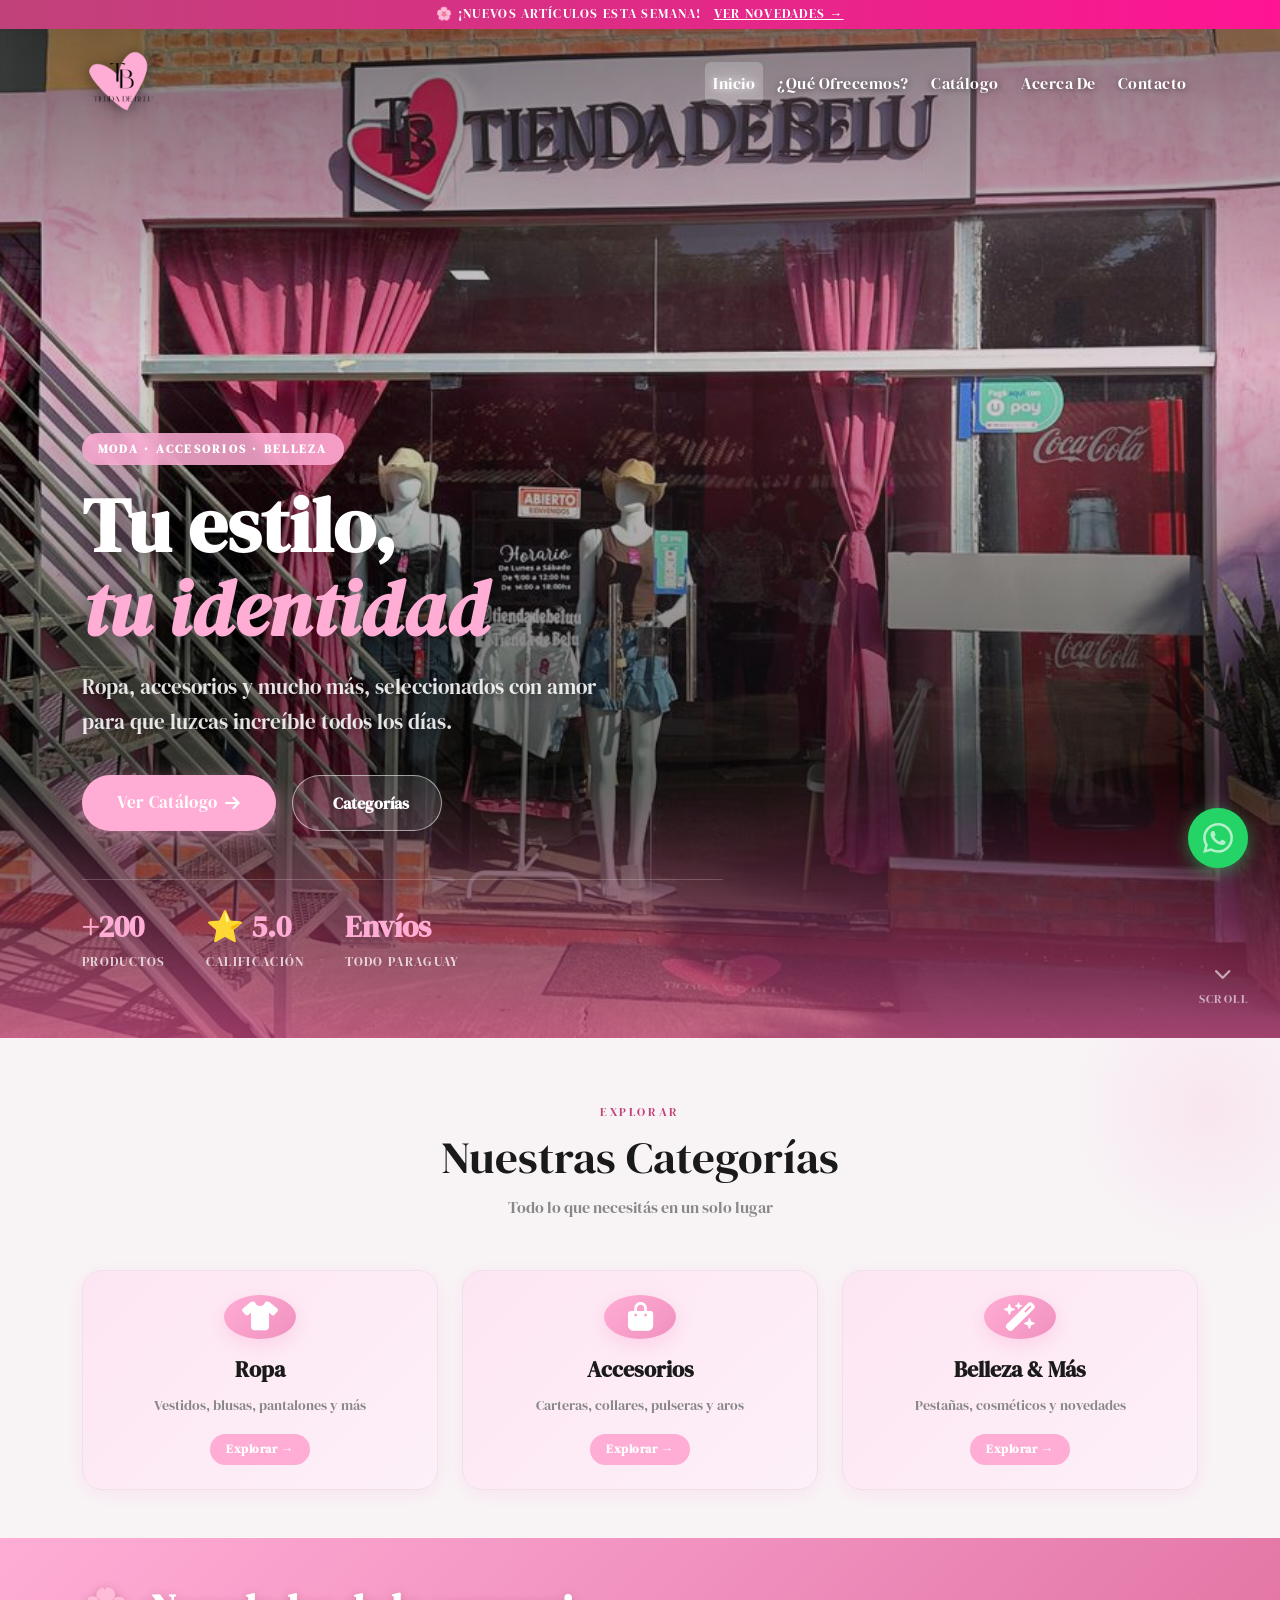
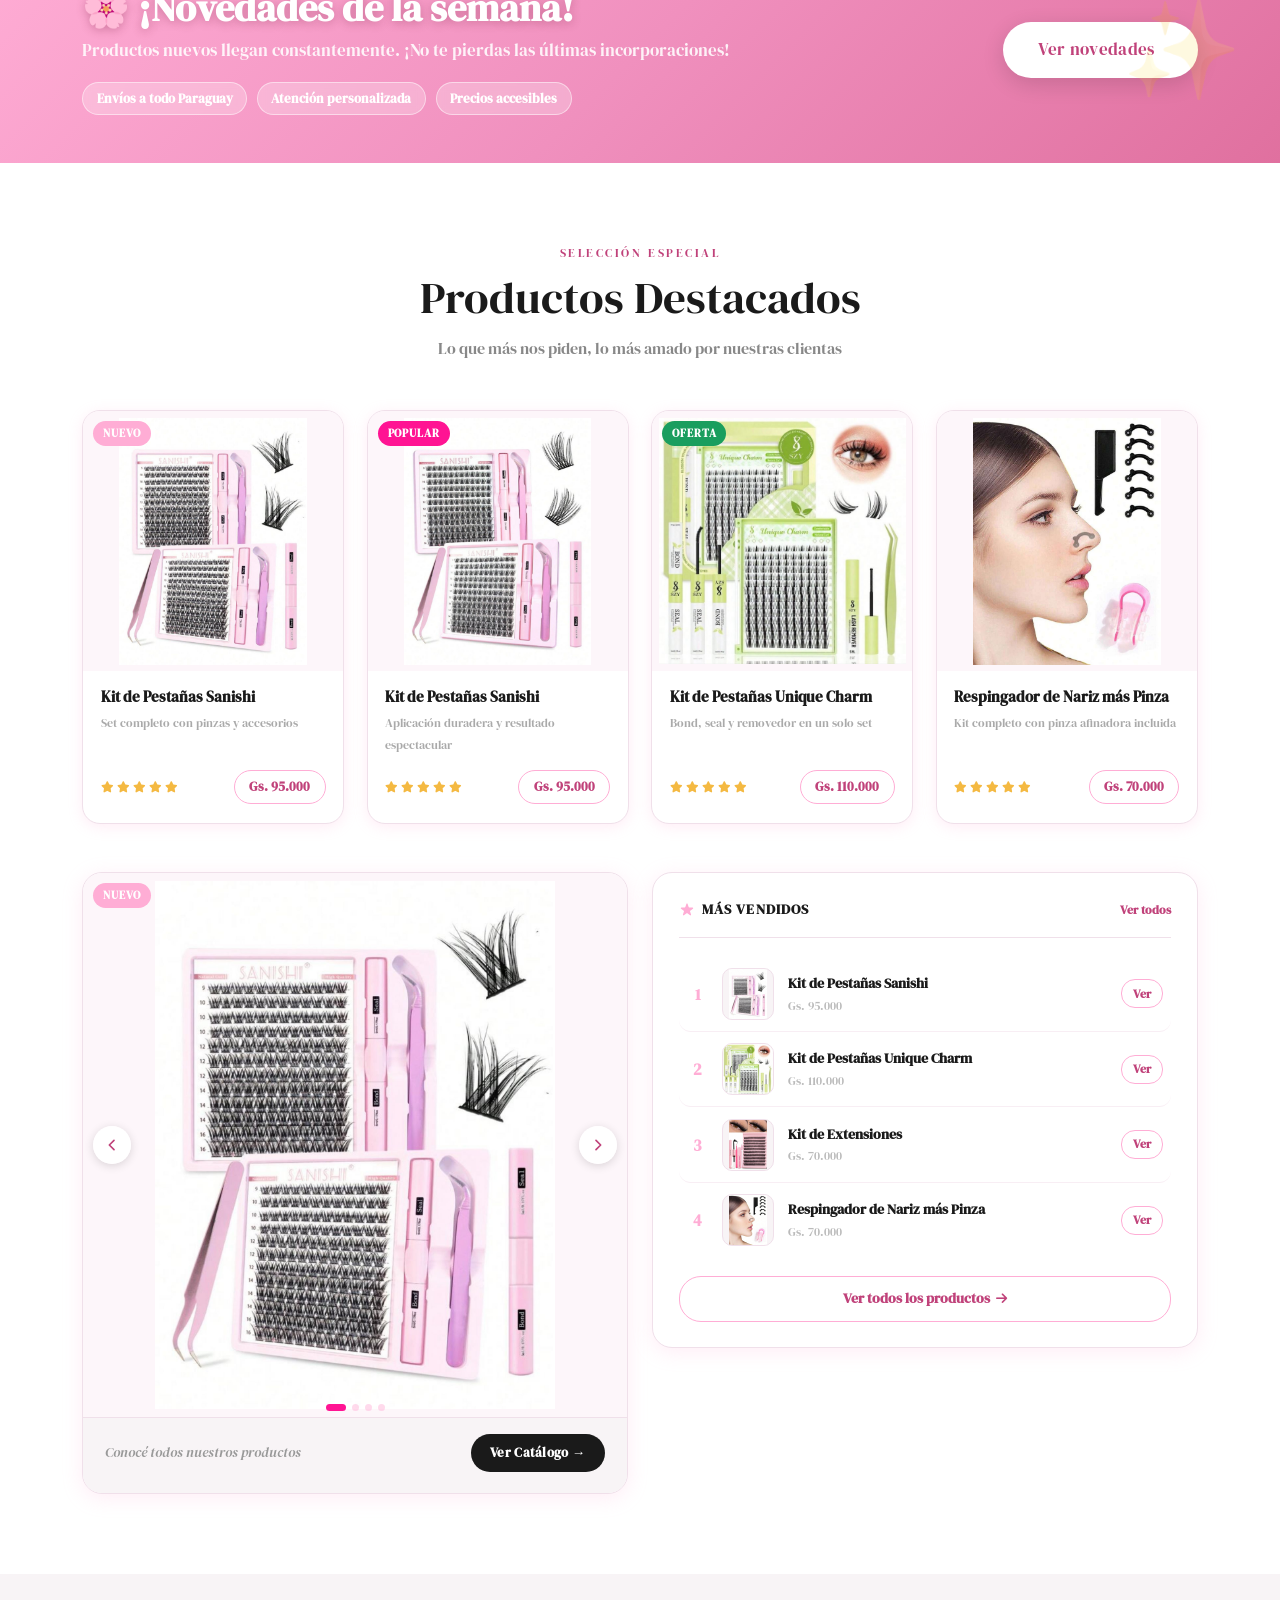
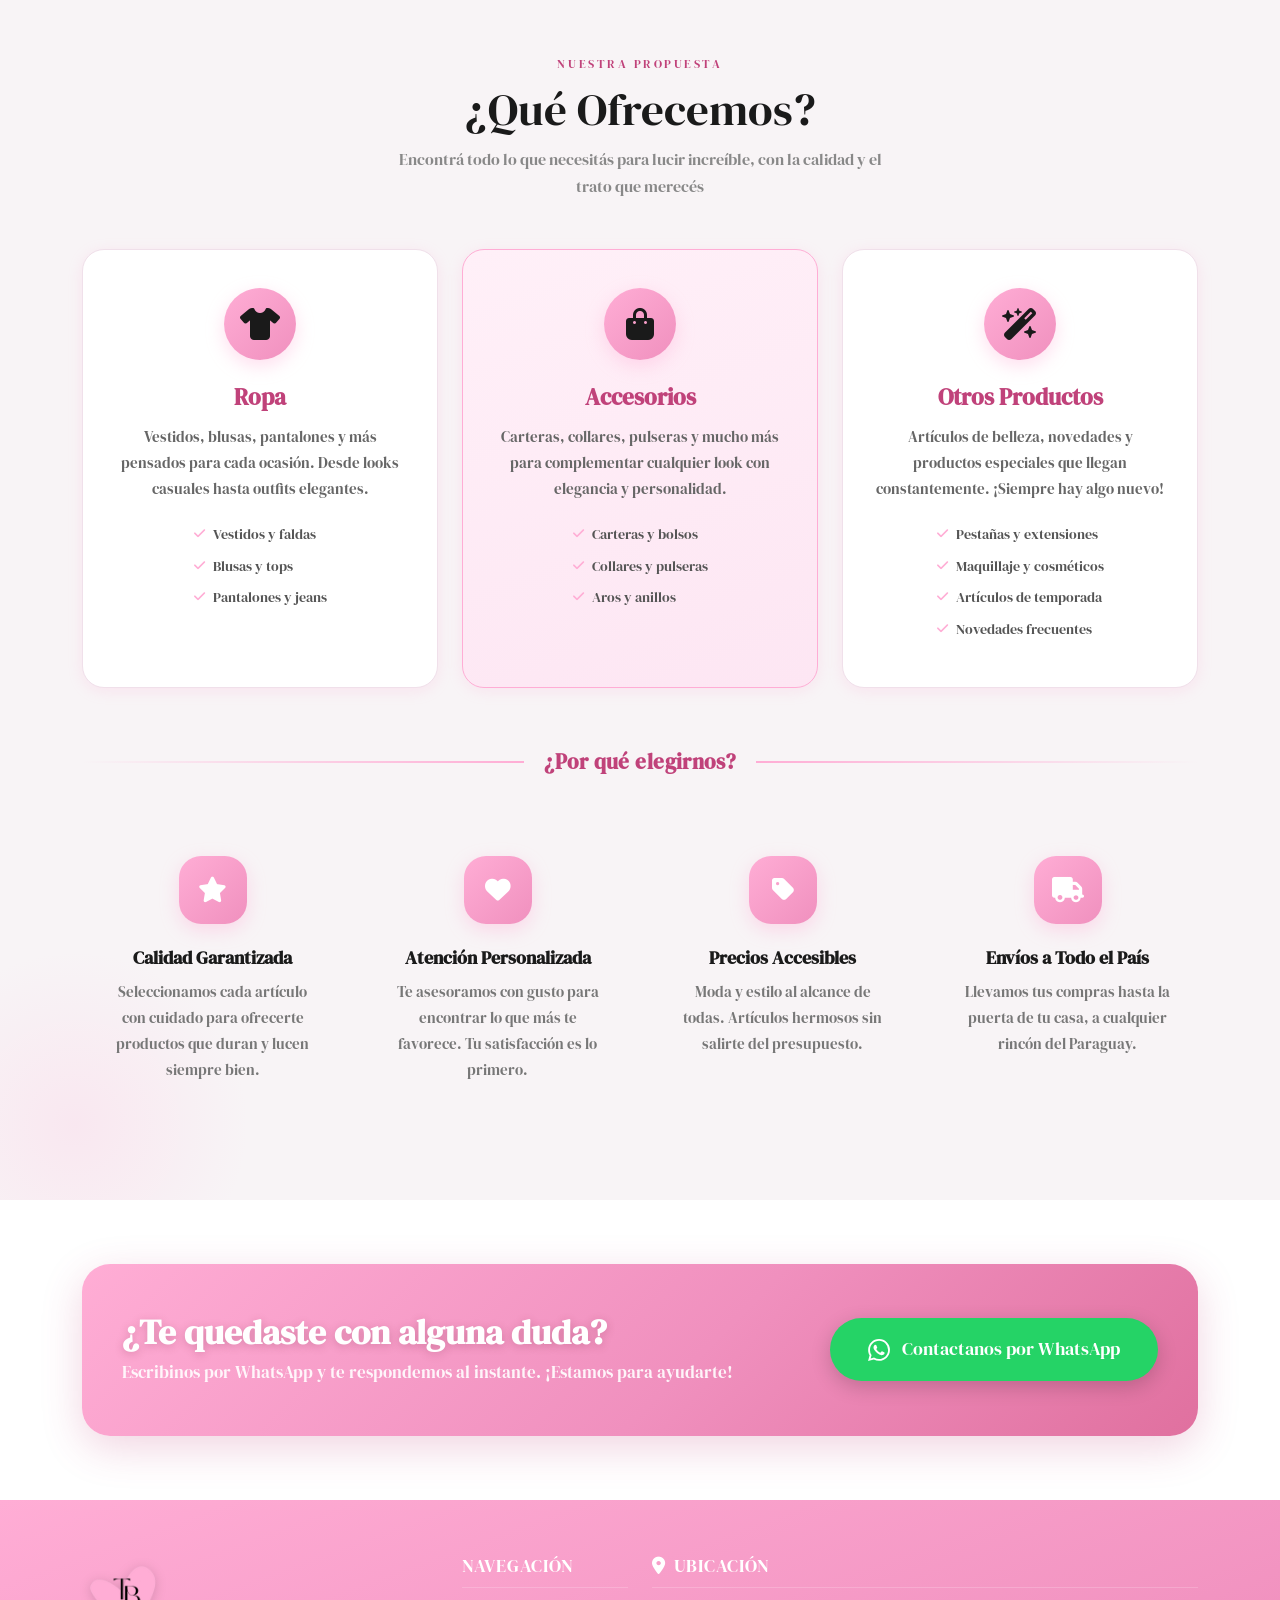
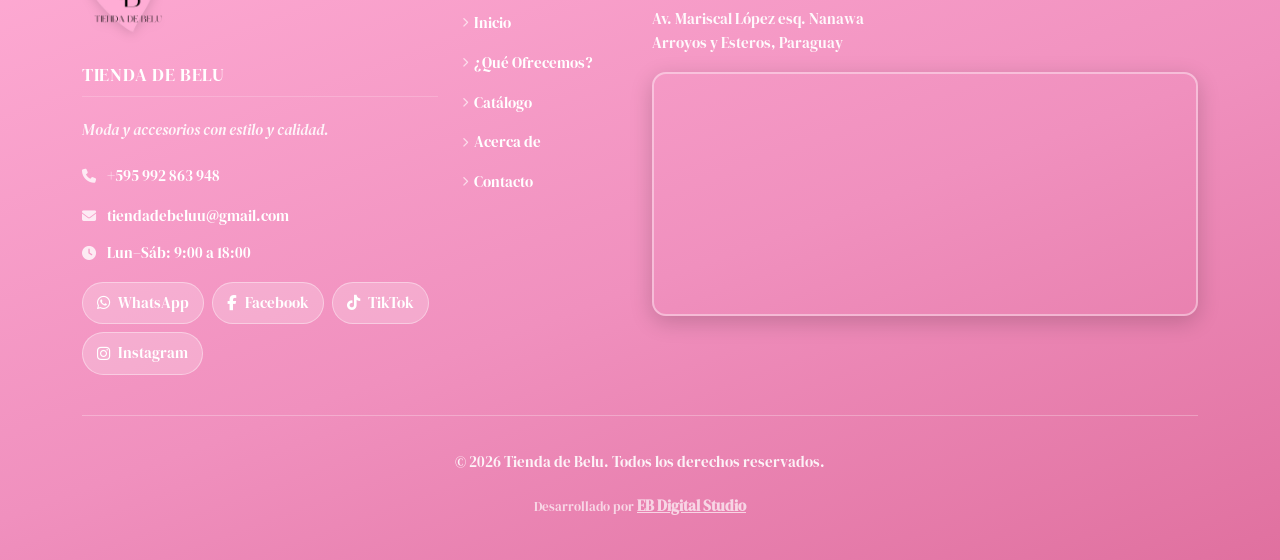
==== commit 3b206c08: "Update index.html" ====
--- a/index.html
+++ b/index.html
@@ -232,8 +232,7 @@
               </h1>
 
               <p class="v2-hero-subtitle hero-fade-up">
-                Ropa, accesorios y mucho más, seleccionados con amor para que luzcas increíble todos los días. Envíos a
-                todo Paraguay.
+                Ropa, accesorios y mucho más, seleccionados con amor para que luzcas increíble todos los días.
               </p>
 
               <div class="v2-hero-actions hero-fade-up">
